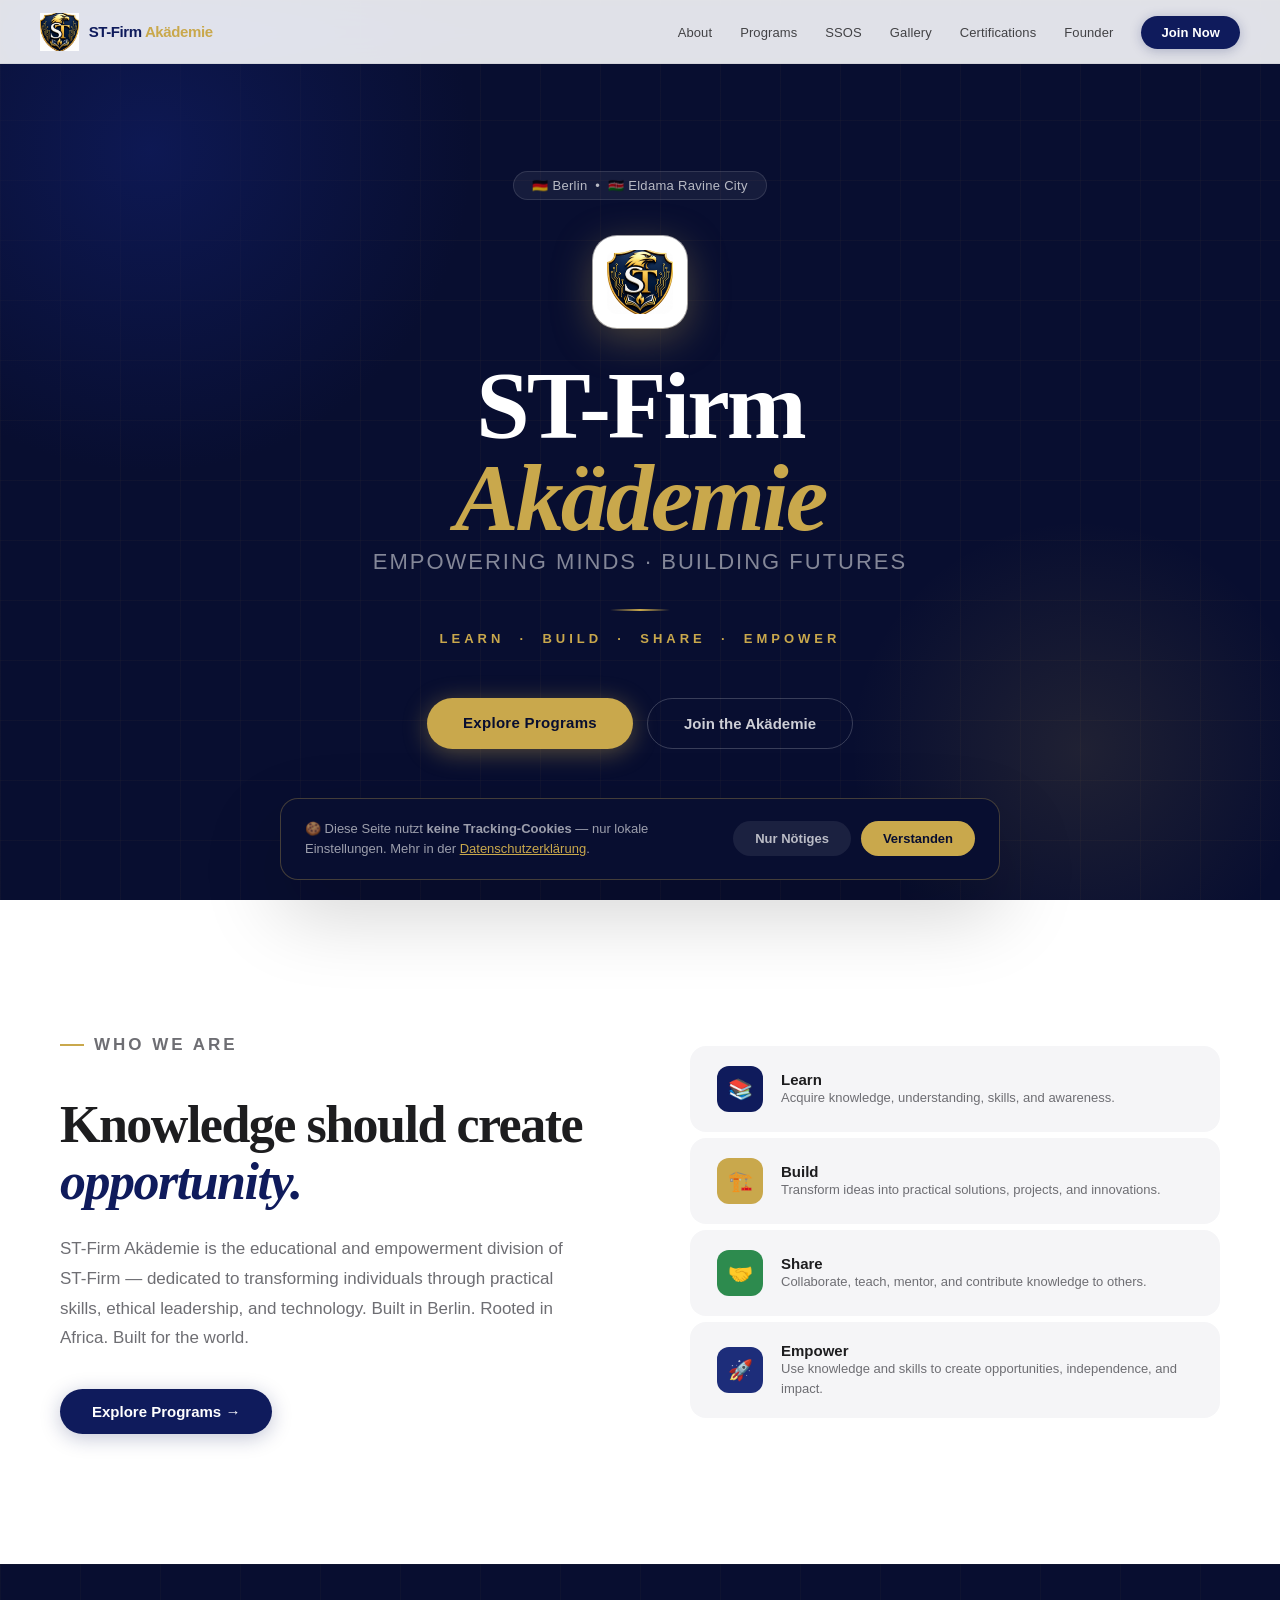
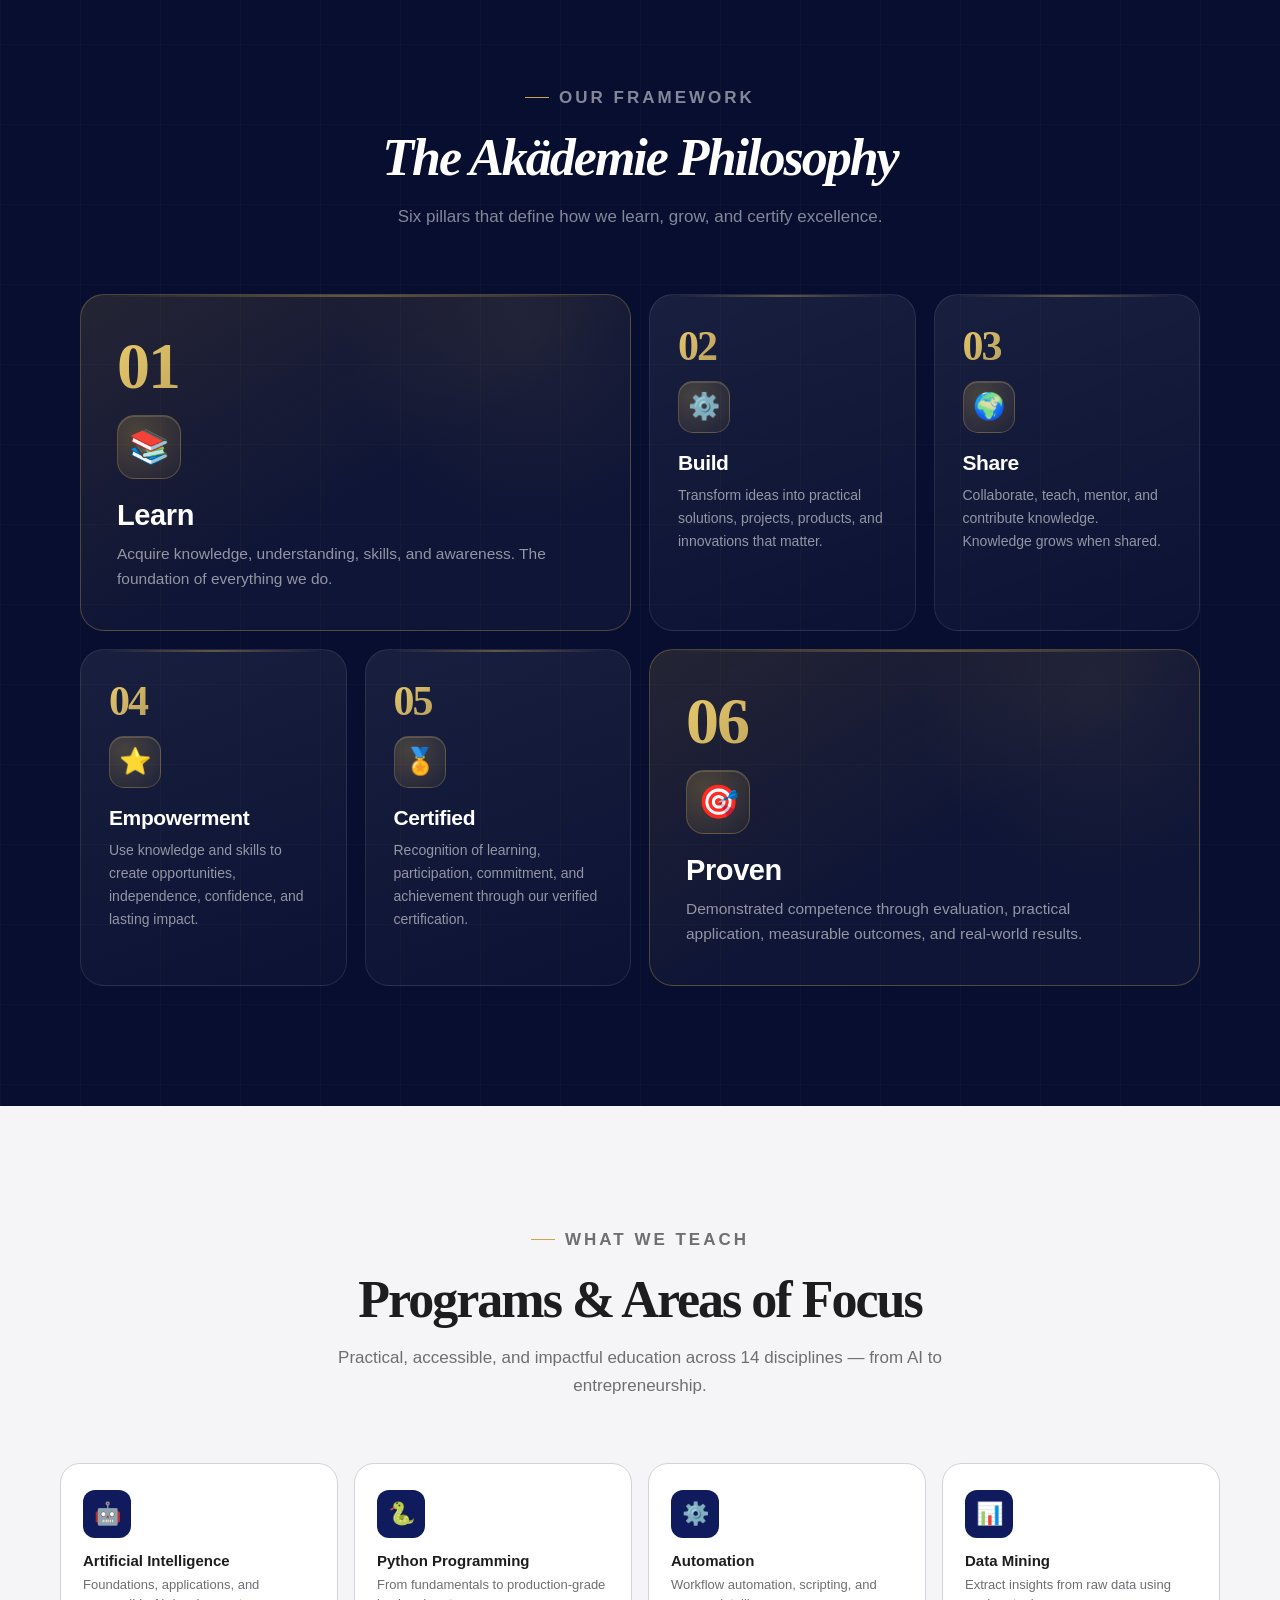
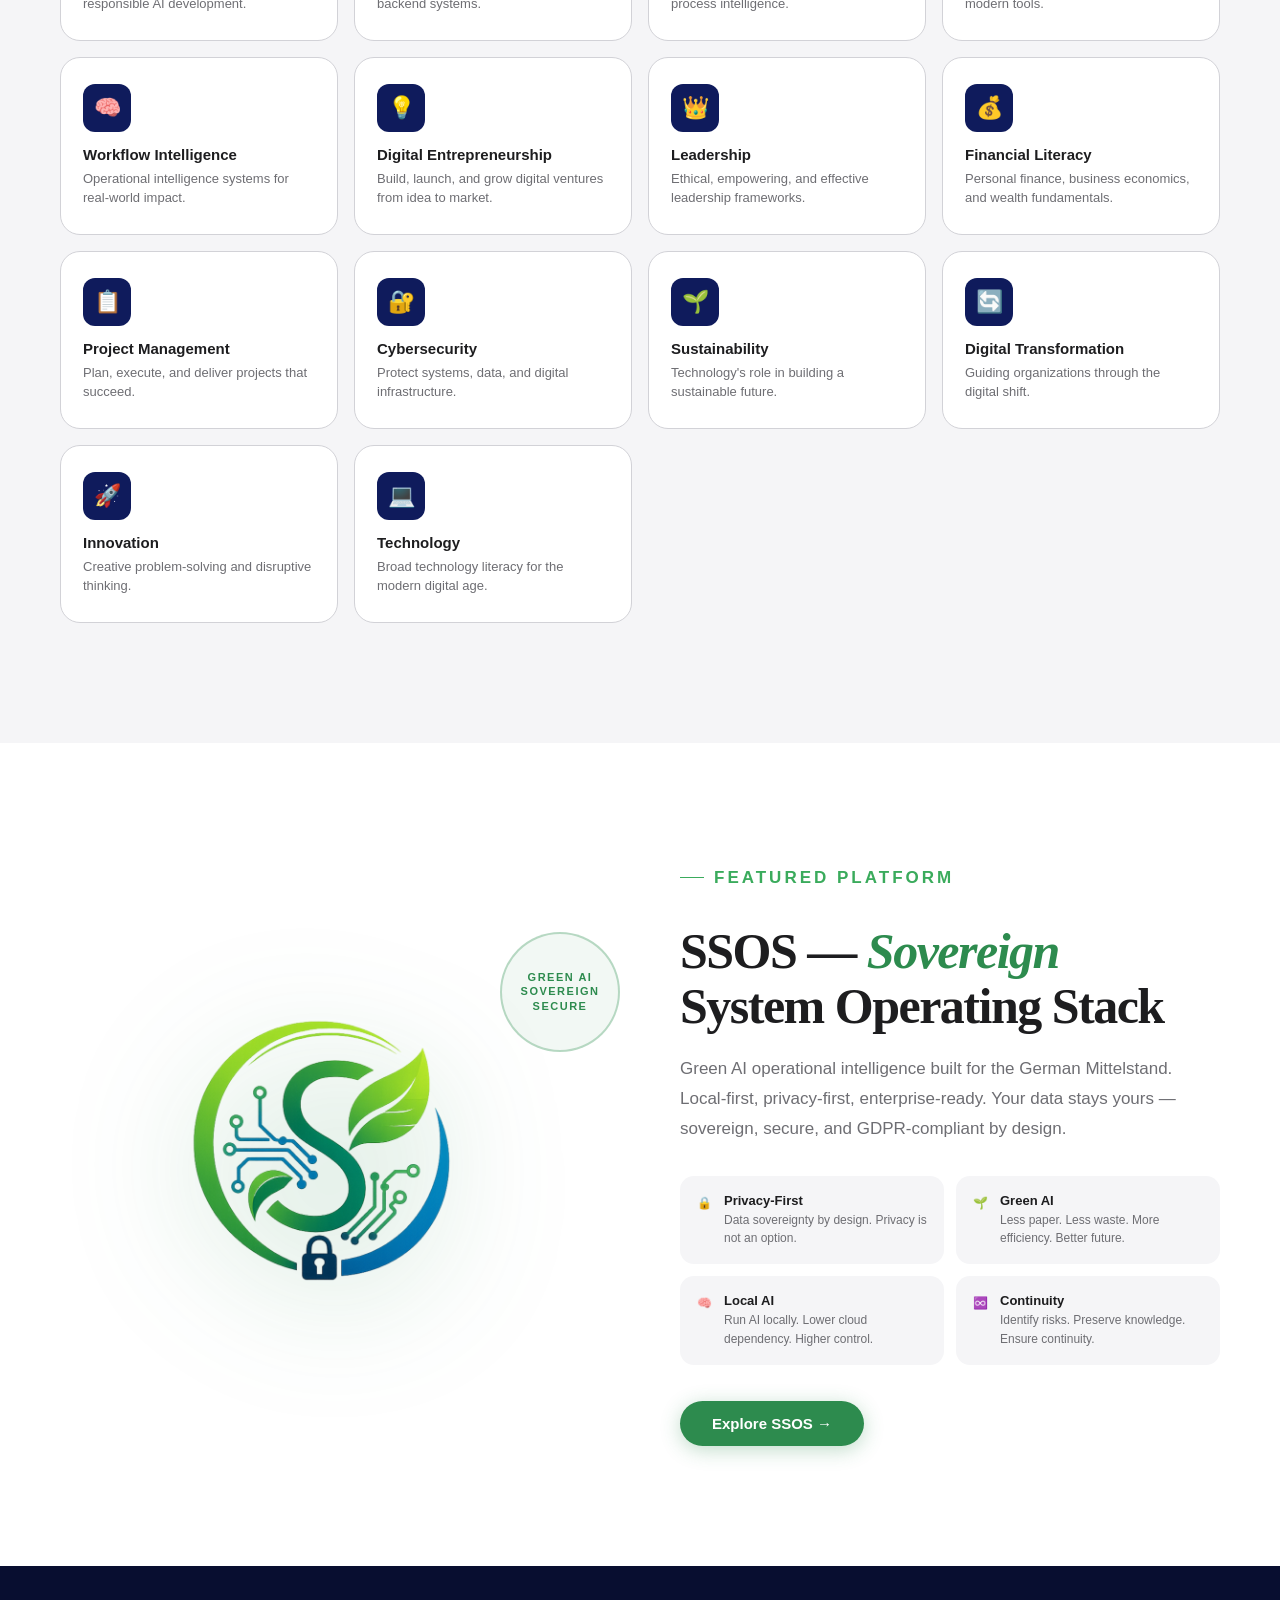
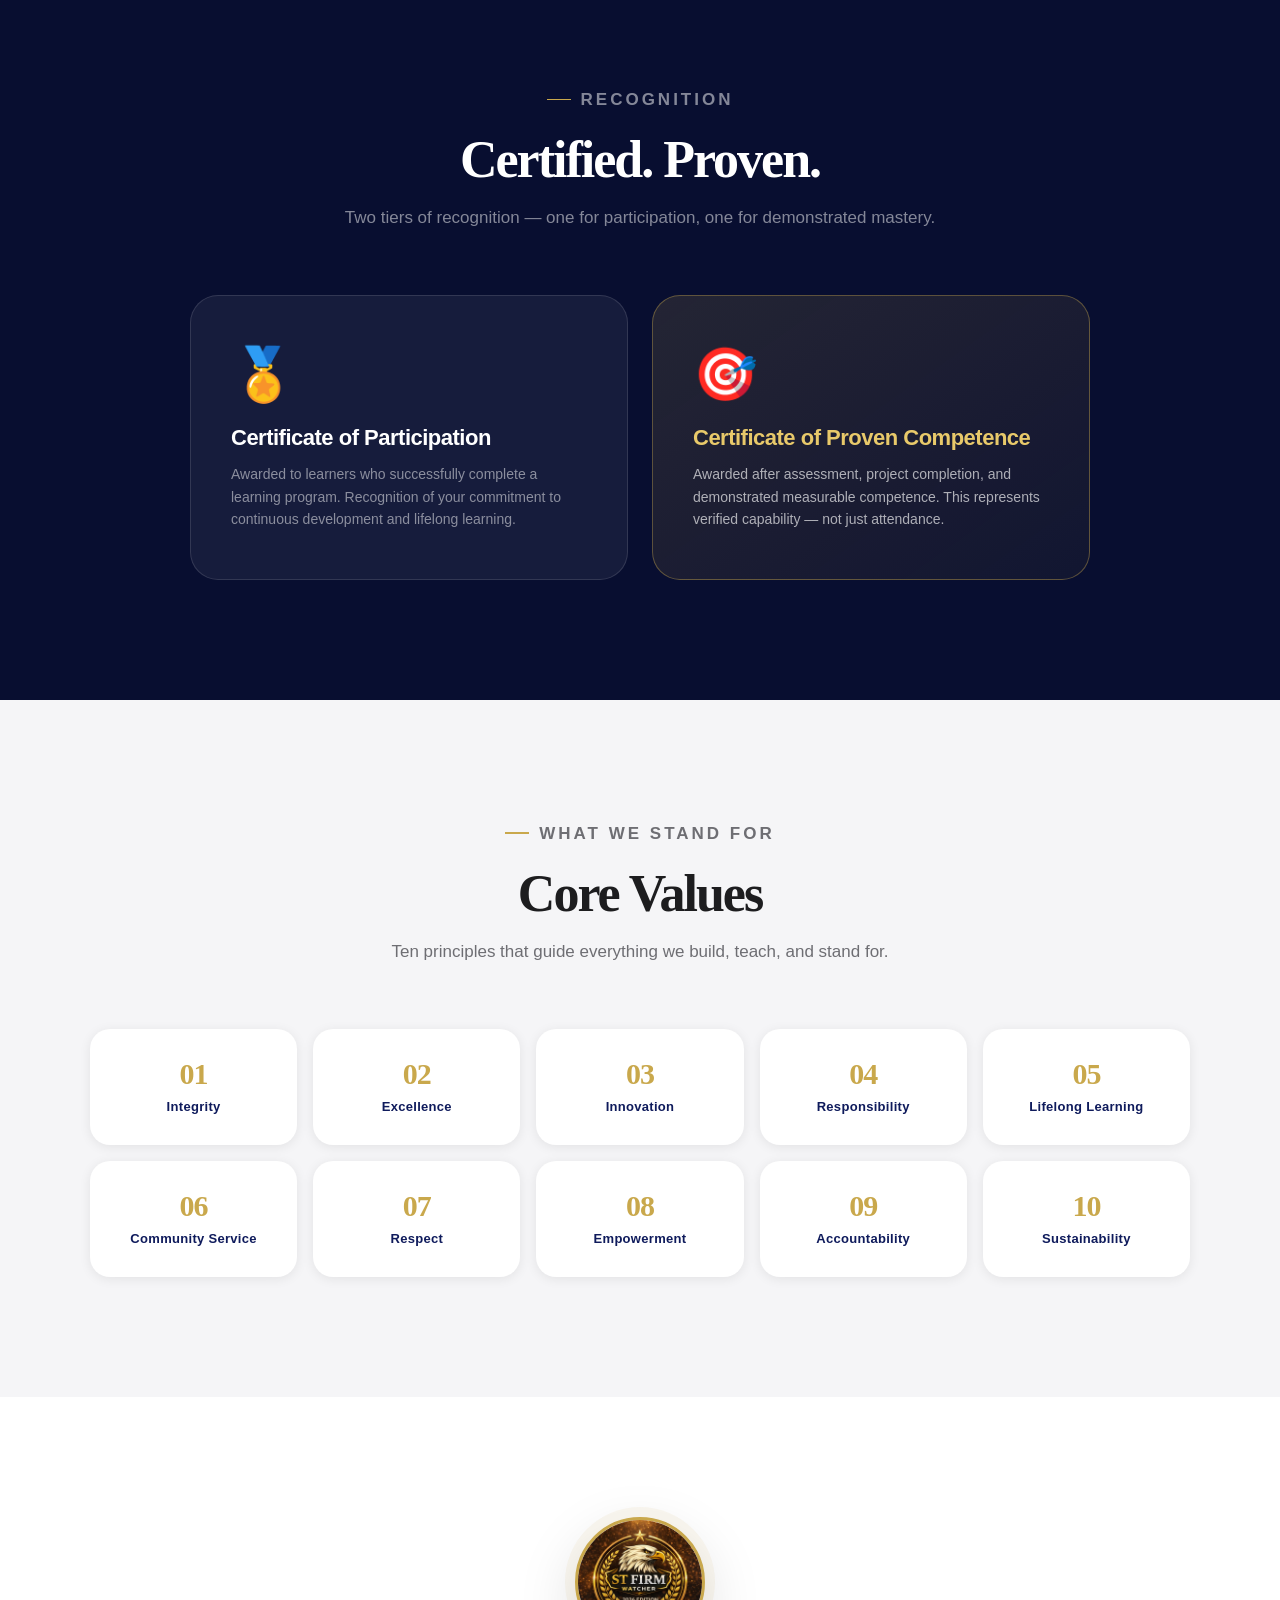
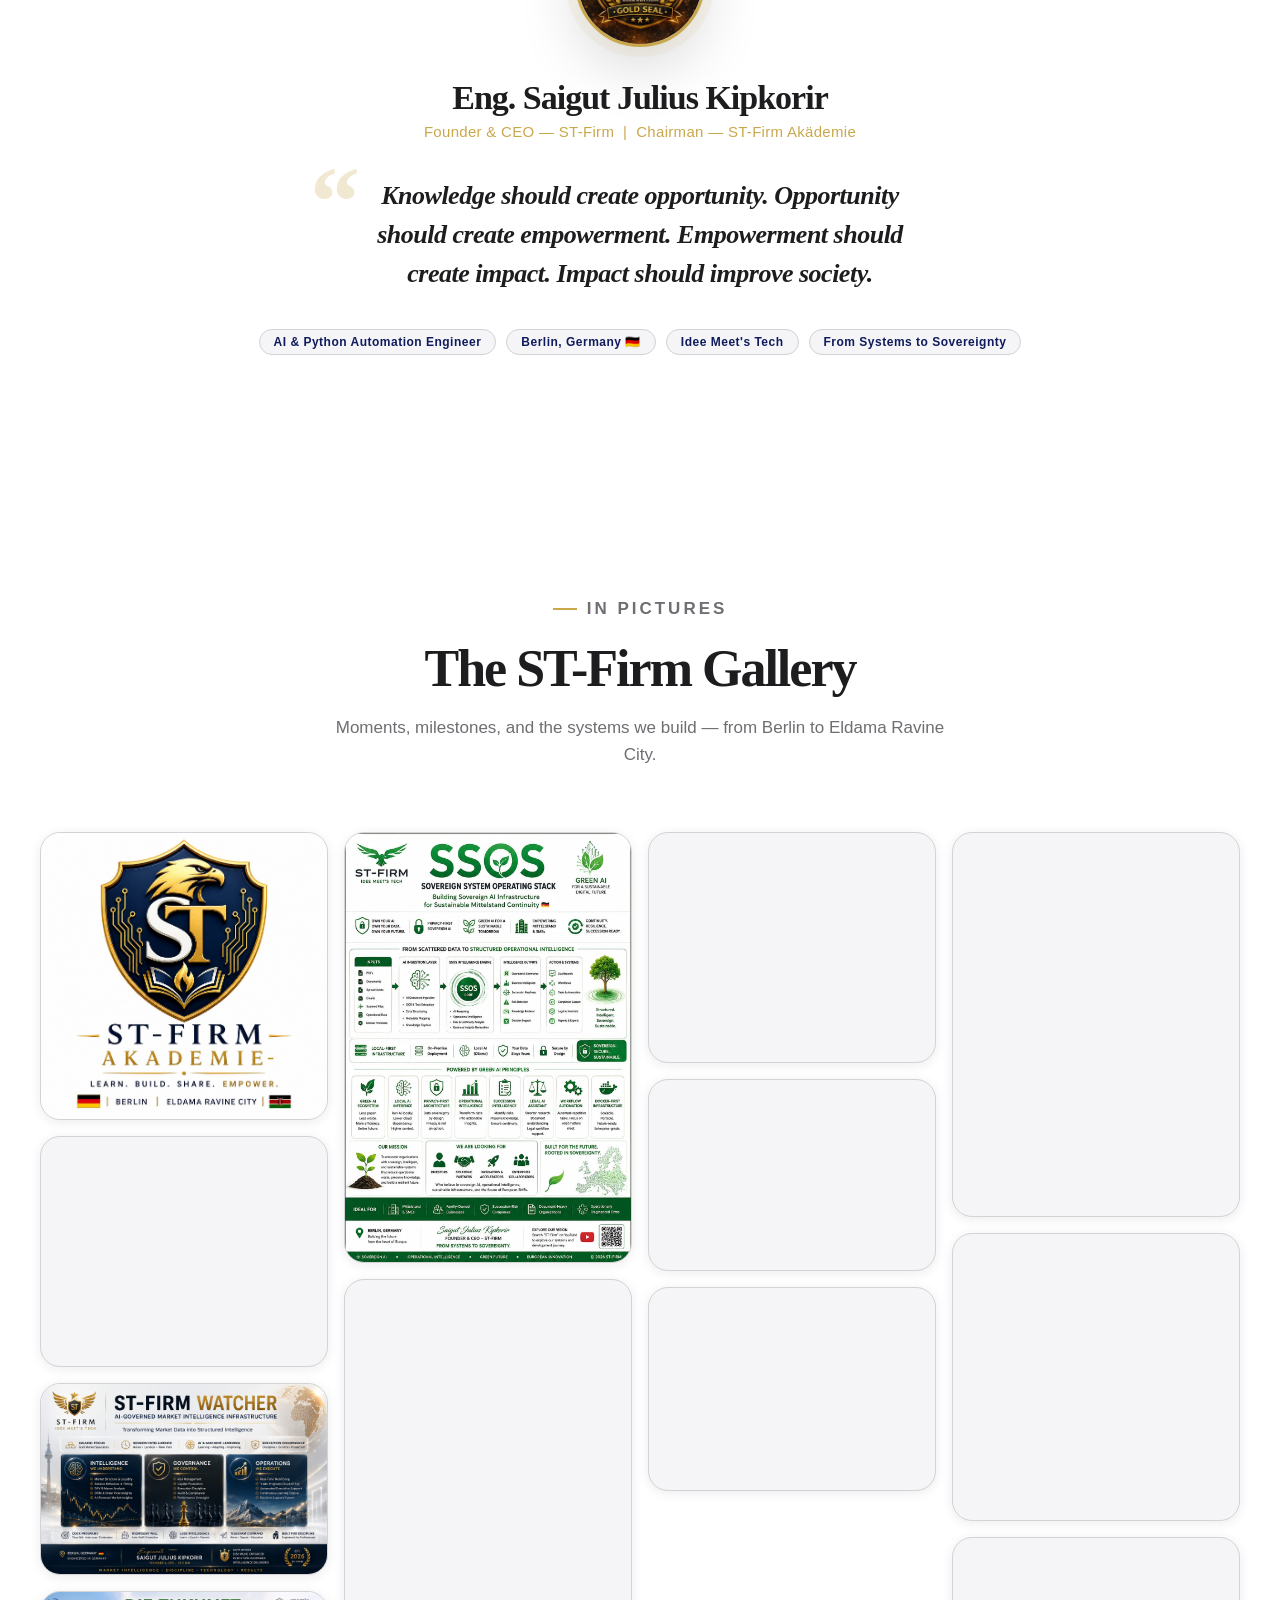
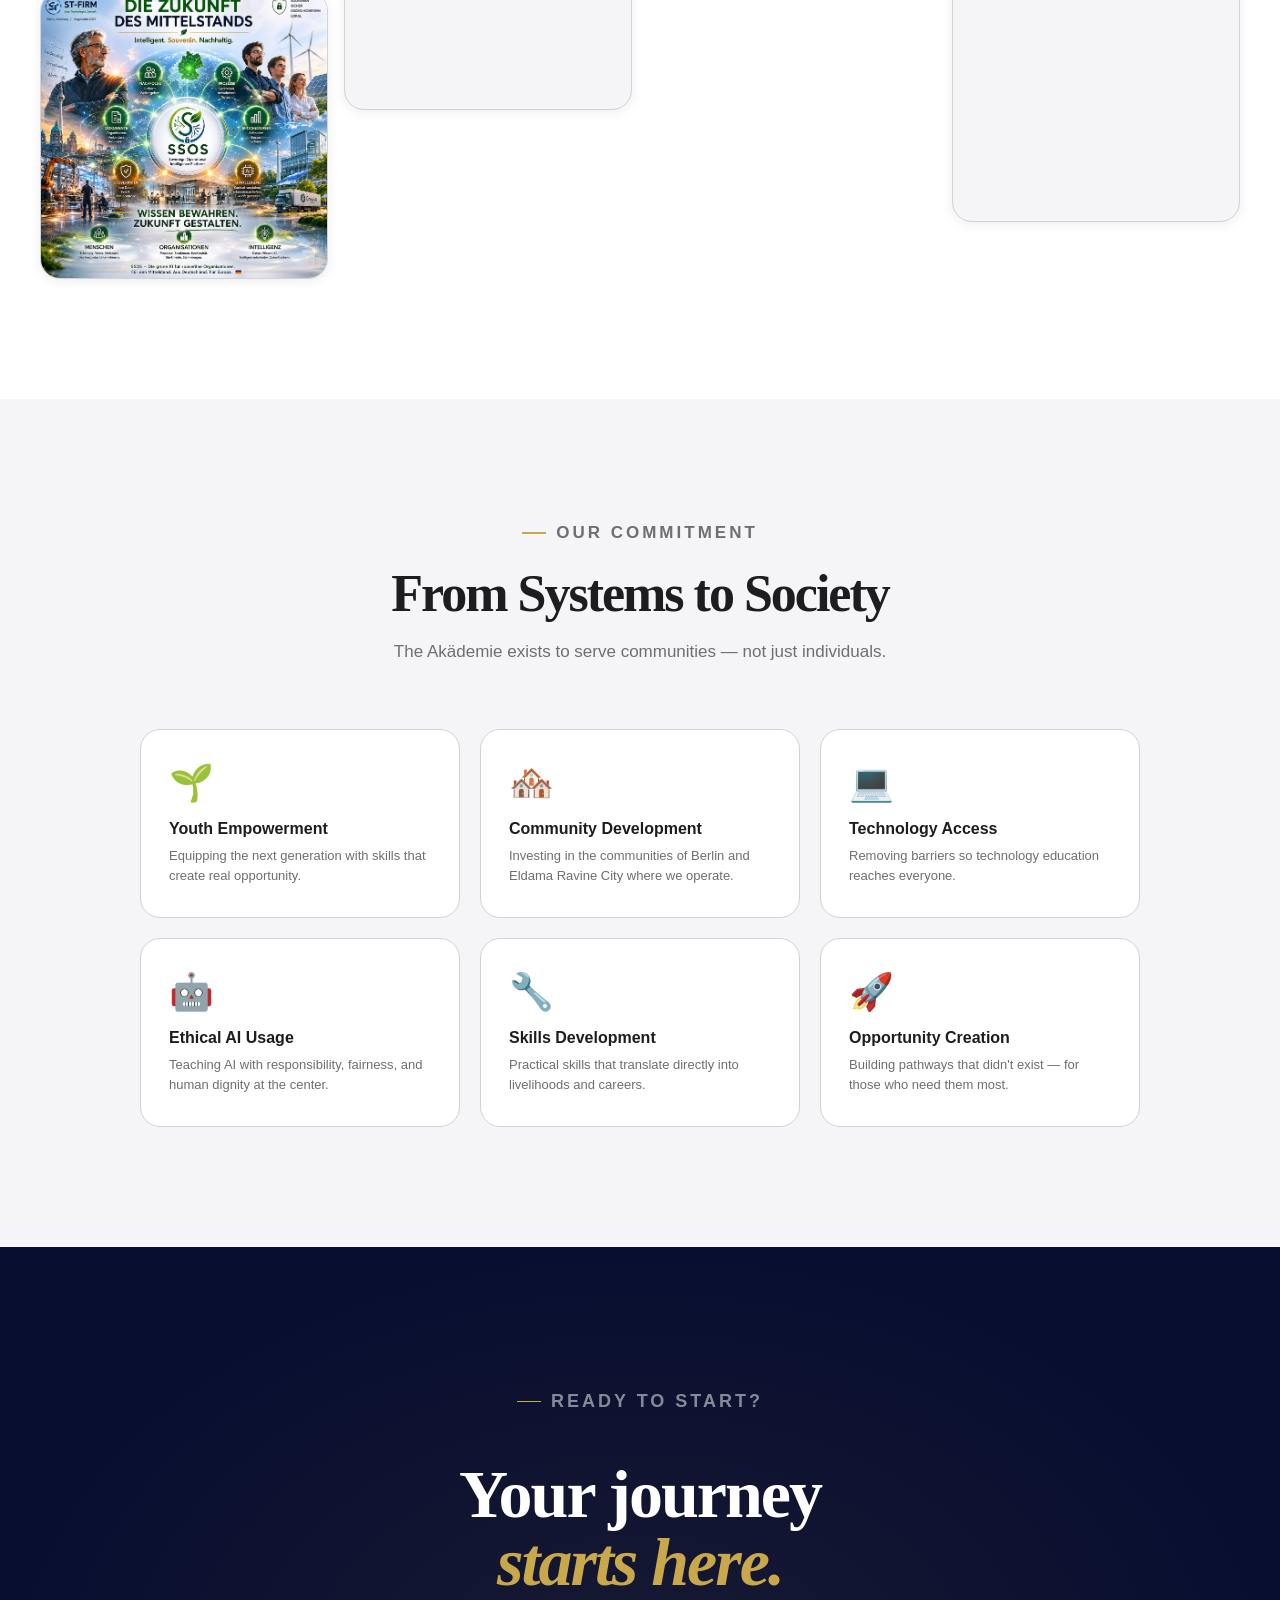
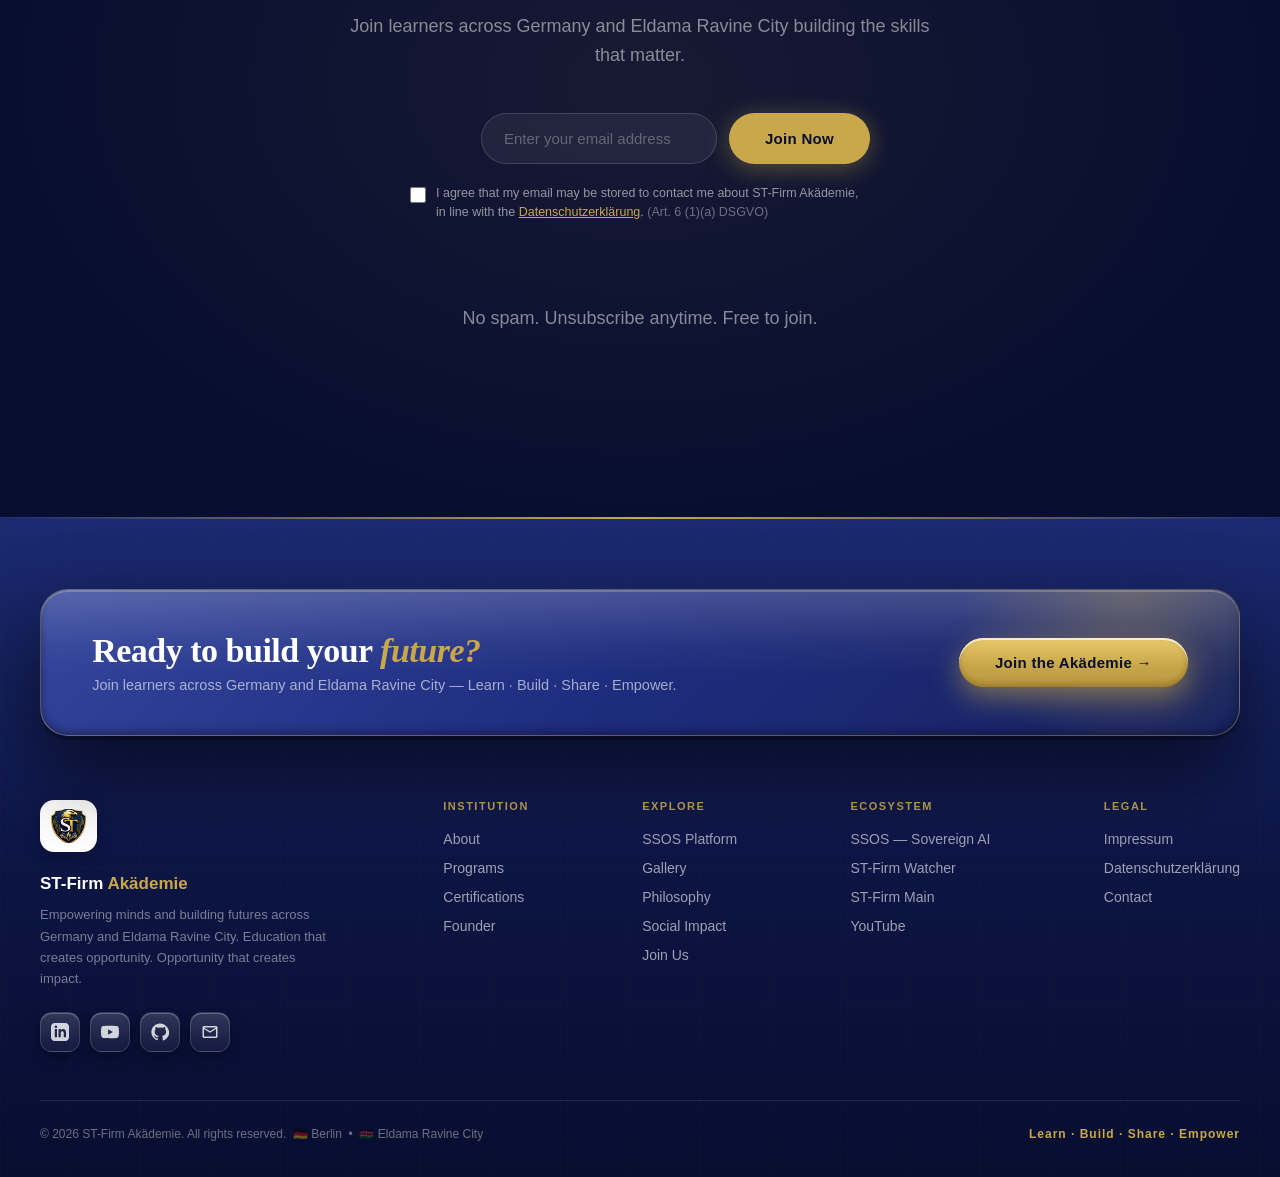
==== index.html @ 8d680bef "Build ST-Firm Akädemie site: gallery, GDPR/legal, accessibility, performance, new shield branding - " ====
<!DOCTYPE html>
<html lang="en">
<head>
<meta charset="UTF-8"/>
<meta name="viewport" content="width=device-width, initial-scale=1.0"/>
<title>ST-Firm Akädemie — Empowering Minds. Building Futures.</title>
<meta name="description" content="ST-Firm Akädemie — Learn. Build. Share. Empower. Berlin 🇩🇪 • Eldama Ravine City 🇰🇪"/>
<meta name="theme-color" content="#0F1B5C"/>
<link rel="icon" type="image/png" href="assets/akademie-shield.png"/>
<link rel="apple-touch-icon" href="assets/akademie-shield.png"/>
<!-- Open Graph / social sharing -->
<meta property="og:type" content="website"/>
<meta property="og:title" content="ST-Firm Akädemie — Empowering Minds. Building Futures."/>
<meta property="og:description" content="The educational and empowerment division of ST-Firm. Learn · Build · Share · Empower. Berlin 🇩🇪 • Eldama Ravine City 🇰🇪"/>
<meta property="og:image" content="gallery/akademie-crest.jpg"/>
<meta property="og:locale" content="en"/>
<meta property="og:locale:alternate" content="de"/>
<meta name="twitter:card" content="summary_large_image"/>
<meta name="twitter:title" content="ST-Firm Akädemie — Empowering Minds. Building Futures."/>
<meta name="twitter:description" content="Learn · Build · Share · Empower. Berlin 🇩🇪 • Eldama Ravine City 🇰🇪"/>
<meta name="twitter:image" content="gallery/akademie-crest.jpg"/>
<!-- Self-hosted fonts (no Google CDN — GDPR / DSGVO compliant) -->
<link rel="stylesheet" href="fonts/fonts.css"/>
<style>
  :root {
    --white: #FFFFFF;
    --off-white: #F5F5F7;
    --navy: #0F1B5C;
    --navy-light: #1D2D7A;
    --navy-deep: #080E30;
    --gold: #C9A84C;
    --gold-light: #E8C96A;
    --gold-pale: rgba(201,168,76,0.12);
    --green: #2D8B4E;
    --green-ssos: #3AAB5C;
    --gray-1: #1D1D1F;
    --gray-2: #424245;
    --gray-3: #6E6E73;
    --gray-4: #A1A1A6;
    --gray-5: #D2D2D7;
    --gray-6: #F5F5F7;
    --shadow-sm: 0 2px 12px rgba(0,0,0,0.08);
    --shadow-md: 0 8px 32px rgba(0,0,0,0.12);
    --shadow-lg: 0 20px 60px rgba(0,0,0,0.15);
    --shadow-xl: 0 32px 80px rgba(0,0,0,0.18);
    --radius: 20px;
    --radius-lg: 28px;
  }

  *, *::before, *::after { box-sizing: border-box; margin: 0; padding: 0; }
  html { scroll-behavior: smooth; }
  body {
    font-family: 'Inter', -apple-system, BlinkMacSystemFont, sans-serif;
    background: var(--white);
    color: var(--gray-1);
    overflow-x: hidden;
    -webkit-font-smoothing: antialiased;
  }

  /* ── NAV ── */
  nav {
    position: fixed; top: 0; left: 0; right: 0; z-index: 1000;
    padding: 0 40px;
    height: 64px;
    display: flex; align-items: center; justify-content: space-between;
    background: rgba(255,255,255,0.88);
    backdrop-filter: saturate(180%) blur(20px);
    -webkit-backdrop-filter: saturate(180%) blur(20px);
    border-bottom: 1px solid rgba(0,0,0,0.06);
    transition: all 0.3s ease;
  }
  .nav-logo {
    display: flex; align-items: center; gap: 10px;
    text-decoration: none;
  }
  .nav-logo img {
    height: 38px; width: auto;
  }
  .nav-brand {
    font-size: 15px; font-weight: 800;
    color: var(--navy); letter-spacing: -0.4px;
  }
  .nav-brand span { color: var(--gold); }
  .nav-links {
    display: flex; align-items: center; gap: 28px;
    list-style: none;
  }
  .nav-links a {
    font-size: 13px; font-weight: 500;
    color: var(--gray-2); text-decoration: none;
    transition: color 0.2s;
    letter-spacing: 0.1px;
  }
  .nav-links a:hover { color: var(--navy); }
  .nav-cta {
    background: var(--navy) !important; color: var(--white) !important;
    padding: 9px 20px; border-radius: 980px;
    font-weight: 700 !important; letter-spacing: 0.2px;
    box-shadow: 0 2px 12px rgba(15,27,92,0.25);
  }
  .nav-cta:hover { background: var(--navy-light) !important; }
  @media(max-width:768px){
    nav { padding: 0 20px; }
    .nav-links { display: none; }
  }

  /* ── HERO ── */
  #hero {
    min-height: 100vh;
    background: var(--navy-deep);
    display: flex; flex-direction: column;
    align-items: center; justify-content: center;
    text-align: center;
    padding: 100px 40px 80px;
    position: relative; overflow: hidden;
  }
  .hero-grid-bg {
    position: absolute; inset: 0;
    background-image: 
      linear-gradient(rgba(201,168,76,0.04) 1px, transparent 1px),
      linear-gradient(90deg, rgba(201,168,76,0.04) 1px, transparent 1px);
    background-size: 60px 60px;
    pointer-events: none;
  }
  .hero-glow-1 {
    position: absolute; width: 700px; height: 700px;
    border-radius: 50%;
    background: radial-gradient(circle, rgba(15,27,92,0.8) 0%, transparent 65%);
    top: -200px; left: -200px; pointer-events: none;
  }
  .hero-glow-2 {
    position: absolute; width: 500px; height: 500px;
    border-radius: 50%;
    background: radial-gradient(circle, rgba(201,168,76,0.12) 0%, transparent 65%);
    bottom: -100px; right: -50px; pointer-events: none;
  }
  .hero-flag-pill {
    display: inline-flex; align-items: center; gap: 8px;
    background: rgba(255,255,255,0.06);
    border: 1px solid rgba(255,255,255,0.12);
    border-radius: 980px; padding: 6px 18px;
    font-size: 13px; font-weight: 500; color: rgba(255,255,255,0.7);
    margin-bottom: 36px;
    animation: fadeUp 0.6s ease both;
    letter-spacing: 0.3px;
  }
  .hero-logo-wrap {
    margin-bottom: 28px;
    animation: fadeUp 0.7s ease 0.1s both;
  }
  .hero-logo-wrap img {
    height: 92px; width: auto;
    background: #fff;
    padding: 14px;
    border-radius: 24px;
    box-shadow: 0 10px 40px rgba(201,168,76,0.35), 0 0 0 1px rgba(255,255,255,0.6);
  }
  .hero-title {
    font-family: 'Playfair Display', Georgia, serif;
    font-size: clamp(52px, 9vw, 96px);
    font-weight: 900;
    letter-spacing: -3px;
    line-height: 0.95;
    color: var(--white);
    margin-bottom: 6px;
    animation: fadeUp 0.7s ease 0.15s both;
  }
  .hero-title-accent {
    color: var(--gold);
    font-style: italic;
  }
  .hero-subtitle {
    font-size: clamp(16px, 2.5vw, 22px);
    font-weight: 300;
    color: rgba(255,255,255,0.5);
    letter-spacing: 2px;
    text-transform: uppercase;
    margin-bottom: 14px;
    animation: fadeUp 0.7s ease 0.2s both;
  }
  .hero-divider {
    width: 60px; height: 2px;
    background: linear-gradient(90deg, transparent, var(--gold), transparent);
    margin: 20px auto;
    animation: fadeUp 0.7s ease 0.22s both;
  }
  .hero-motto {
    font-size: 13px; font-weight: 700;
    color: var(--gold);
    letter-spacing: 4px;
    text-transform: uppercase;
    margin-bottom: 52px;
    animation: fadeUp 0.7s ease 0.25s both;
  }
  .hero-btns {
    display: flex; gap: 14px; flex-wrap: wrap; justify-content: center;
    animation: fadeUp 0.7s ease 0.3s both;
  }
  .btn-primary {
    background: var(--gold);
    color: var(--navy-deep);
    padding: 16px 36px; border-radius: 980px;
    font-size: 15px; font-weight: 800;
    text-decoration: none; border: none; cursor: pointer;
    transition: transform 0.2s, box-shadow 0.2s;
    box-shadow: 0 4px 24px rgba(201,168,76,0.4);
    letter-spacing: 0.3px;
  }
  .btn-primary:hover {
    transform: translateY(-3px);
    box-shadow: 0 10px 36px rgba(201,168,76,0.5);
  }
  .btn-ghost {
    background: transparent; color: rgba(255,255,255,0.8);
    padding: 16px 36px; border-radius: 980px;
    font-size: 15px; font-weight: 600;
    text-decoration: none; border: 1.5px solid rgba(255,255,255,0.2);
    cursor: pointer;
    transition: transform 0.2s, border-color 0.2s, color 0.2s, background 0.2s;
  }
  .btn-ghost:hover {
    transform: translateY(-3px);
    border-color: var(--gold);
    color: var(--gold);
  }
  .hero-scroll-hint {
    position: absolute; bottom: 32px;
    display: flex; flex-direction: column; align-items: center; gap: 8px;
    animation: fadeUp 1s ease 0.8s both;
    color: rgba(255,255,255,0.3);
    font-size: 11px; letter-spacing: 2px; text-transform: uppercase;
  }
  .scroll-line {
    width: 1px; height: 40px;
    background: linear-gradient(to bottom, rgba(201,168,76,0.6), transparent);
    animation: scrollPulse 2s ease-in-out infinite;
  }
  @keyframes scrollPulse {
    0%, 100% { opacity: 0.3; transform: scaleY(0.8); }
    50% { opacity: 1; transform: scaleY(1); }
  }

  /* ── ABOUT ── */
  #about {
    background: var(--white);
    padding: 130px 40px;
  }
  .about-inner {
    max-width: 1160px; margin: 0 auto;
    display: grid; grid-template-columns: 1fr 1fr; gap: 100px;
    align-items: center;
  }
  .eyebrow {
    font-size: 11px; font-weight: 700;
    letter-spacing: 3px; text-transform: uppercase;
    color: var(--gold); margin-bottom: 18px;
    display: flex; align-items: center; gap: 10px;
  }
  .eyebrow::before {
    content: '';
    display: block; width: 24px; height: 1.5px;
    background: var(--gold);
  }
  .about-left h2 {
    font-family: 'Playfair Display', Georgia, serif;
    font-size: clamp(36px, 5vw, 52px);
    font-weight: 800;
    color: var(--gray-1); line-height: 1.1;
    margin-bottom: 24px;
    letter-spacing: -1.5px;
  }
  .about-left h2 em { font-style: italic; color: var(--navy); }
  .about-left p {
    font-size: 17px; line-height: 1.75;
    color: var(--gray-3); margin-bottom: 36px;
  }
  .btn-navy {
    display: inline-block;
    background: var(--navy); color: var(--white);
    padding: 14px 32px; border-radius: 980px;
    font-size: 15px; font-weight: 700;
    text-decoration: none;
    transition: transform 0.2s, box-shadow 0.2s, background 0.2s;
    box-shadow: 0 4px 20px rgba(15,27,92,0.25);
  }
  .btn-navy:hover {
    transform: translateY(-2px);
    box-shadow: 0 8px 32px rgba(15,27,92,0.3);
    background: var(--navy-light);
  }
  .journey { display: flex; flex-direction: column; gap: 6px; }
  .journey-step {
    display: flex; align-items: center; gap: 18px;
    padding: 20px 24px;
    background: var(--off-white);
    border-radius: 16px;
    border-left: 3px solid transparent;
    transition: border-color 0.3s, background 0.3s, box-shadow 0.3s, transform 0.5s ease, opacity 0.5s ease;
    opacity: 0; transform: translateX(40px);
  }
  .journey-step.visible { opacity: 1; transform: translateX(0); }
  .journey-step:hover {
    border-left-color: var(--gold);
    background: var(--white);
    box-shadow: var(--shadow-md);
    transform: translateX(4px) !important;
  }
  .journey-icon {
    width: 46px; height: 46px; border-radius: 12px;
    background: var(--navy); color: var(--white);
    display: flex; align-items: center; justify-content: center;
    font-size: 20px; flex-shrink: 0;
  }
  .journey-step:nth-child(2) .journey-icon { background: var(--gold); }
  .journey-step:nth-child(3) .journey-icon { background: var(--green); }
  .journey-step:nth-child(4) .journey-icon { background: var(--navy-light); }
  .journey-text strong { display: block; font-size: 15px; font-weight: 700; color: var(--gray-1); }
  .journey-text span { font-size: 13px; color: var(--gray-3); line-height: 1.4; }
  @media(max-width:768px){
    .about-inner { grid-template-columns: 1fr; gap: 52px; }
    #about { padding: 80px 24px; }
  }

  /* ── PHILOSOPHY (6 STEPS) ── */
  #philosophy {
    background: var(--navy-deep);
    padding: 120px 40px;
    position: relative; overflow: hidden;
  }
  #philosophy .eyebrow { color: var(--gold); }
  .philosophy-bg {
    position: absolute; inset: 0;
    background-image: 
      linear-gradient(rgba(201,168,76,0.03) 1px, transparent 1px),
      linear-gradient(90deg, rgba(201,168,76,0.03) 1px, transparent 1px);
    background-size: 80px 80px;
    pointer-events: none;
  }
  #philosophy .section-header h2 {
    color: var(--white);
    font-family: 'Playfair Display', serif;
    font-style: italic;
  }
  #philosophy .section-header p { color: rgba(255,255,255,0.5); }
  .philosophy-grid {
    max-width: 1120px; margin: 0 auto;
    display: grid; grid-template-columns: repeat(4, 1fr); gap: 18px;
  }
  .philosophy-card {
    position: relative; overflow: hidden;
    background: linear-gradient(160deg, rgba(255,255,255,0.07), rgba(255,255,255,0.02));
    border: 1px solid rgba(255,255,255,0.09);
    border-radius: 24px;
    padding: 30px 28px;
    display: flex; flex-direction: column;
    transition: transform 0.45s cubic-bezier(.2,.7,.2,1), border-color 0.45s, box-shadow 0.45s, background 0.45s;
    opacity: 0; transform: translateY(28px);
  }
  .philosophy-card.visible { opacity: 1; transform: translateY(0); }
  /* gradient top hairline */
  .philosophy-card::before {
    content: ''; position: absolute; top: 0; left: 24px; right: 24px; height: 2px;
    background: linear-gradient(90deg, transparent, rgba(201,168,76,0.75), transparent);
    opacity: 0.55; transition: opacity 0.45s;
  }
  /* corner glow on hover */
  .philosophy-card::after {
    content: ''; position: absolute; width: 300px; height: 300px; border-radius: 50%;
    top: -150px; right: -90px;
    background: radial-gradient(circle, rgba(201,168,76,0.14), transparent 70%);
    opacity: 0; transition: opacity 0.5s; pointer-events: none;
  }
  .philosophy-card:hover {
    transform: translateY(-8px);
    border-color: rgba(201,168,76,0.45);
    background: linear-gradient(160deg, rgba(255,255,255,0.1), rgba(255,255,255,0.03));
    box-shadow: 0 26px 60px rgba(0,0,0,0.4), 0 0 0 1px rgba(201,168,76,0.18);
  }
  .philosophy-card:hover::before { opacity: 1; }
  .philosophy-card:hover::after { opacity: 1; }
  .philosophy-num {
    font-family: 'Playfair Display', serif;
    font-size: 42px; font-weight: 900; line-height: 1;
    background: linear-gradient(135deg, var(--gold-light), rgba(201,168,76,0.3));
    -webkit-background-clip: text; background-clip: text; color: transparent;
    letter-spacing: -2px; margin-bottom: 14px;
  }
  .philosophy-card-icon {
    width: 52px; height: 52px; border-radius: 15px;
    display: flex; align-items: center; justify-content: center;
    font-size: 26px; margin-bottom: 18px;
    background: radial-gradient(circle at 30% 28%, rgba(201,168,76,0.28), rgba(201,168,76,0.06));
    border: 1px solid rgba(201,168,76,0.3);
    box-shadow: inset 0 1px 0 rgba(255,255,255,0.15);
    transition: transform 0.45s, box-shadow 0.45s;
  }
  .philosophy-card:hover .philosophy-card-icon {
    transform: scale(1.08) translateY(-2px);
    box-shadow: 0 12px 30px rgba(201,168,76,0.35);
  }
  .philosophy-card h3 {
    font-size: 21px; font-weight: 800;
    color: var(--white); margin-bottom: 9px;
    letter-spacing: -0.4px;
  }
  .philosophy-card p { font-size: 14px; color: rgba(255,255,255,0.55); line-height: 1.65; }

  /* BIG bento tiles: 01 Learn + 06 Proven (the bookends) */
  .philosophy-card.p-big {
    grid-column: span 2;
    background: linear-gradient(150deg, rgba(201,168,76,0.15), rgba(255,255,255,0.03) 55%);
    border-color: rgba(201,168,76,0.32);
    padding: 38px 36px;
    min-height: 230px;
  }
  .philosophy-card.p-big .philosophy-num { font-size: 66px; margin-bottom: 16px; }
  .philosophy-card.p-big .philosophy-card-icon { width: 64px; height: 64px; font-size: 33px; border-radius: 18px; margin-bottom: 20px; }
  .philosophy-card.p-big h3 { font-size: 29px; }
  .philosophy-card.p-big p { font-size: 15.5px; max-width: 92%; margin-top: auto; }
  .philosophy-card.p-big::after { opacity: 0.55; width: 380px; height: 380px; }

  @media(max-width:900px){
    .philosophy-grid { grid-template-columns: repeat(2, 1fr); }
    .philosophy-card.p-big { grid-column: span 2; min-height: 0; }
  }
  @media(max-width:600px){
    .philosophy-grid { grid-template-columns: 1fr; }
    .philosophy-card, .philosophy-card.p-big { grid-column: span 1; }
    #philosophy { padding: 80px 24px; }
  }

  /* ── PROGRAMS ── */
  #programs {
    background: var(--off-white);
    padding: 120px 40px;
  }
  .section-header {
    text-align: center; max-width: 620px; margin: 0 auto 64px;
  }
  .section-header .eyebrow { justify-content: center; }
  .section-header h2 {
    font-family: 'Playfair Display', serif;
    font-size: clamp(32px, 5vw, 52px);
    font-weight: 800; letter-spacing: -2px;
    color: var(--gray-1); line-height: 1.1;
    margin-bottom: 16px;
  }
  .section-header p { font-size: 17px; color: var(--gray-3); line-height: 1.6; }
  .programs-grid {
    max-width: 1160px; margin: 0 auto;
    display: grid; grid-template-columns: repeat(auto-fill, minmax(230px, 1fr));
    gap: 16px;
  }
  .program-card {
    background: var(--white);
    border: 1px solid var(--gray-5);
    border-radius: var(--radius);
    padding: 26px 22px;
    cursor: pointer;
    transition: transform 0.3s cubic-bezier(.34,1.56,.64,1), box-shadow 0.3s, border-color 0.3s;
    opacity: 0; transform: translateY(28px);
  }
  .program-card.visible { opacity: 1; transform: translateY(0); }
  .program-card:hover {
    transform: translateY(-8px) scale(1.02);
    box-shadow: var(--shadow-lg);
    border-color: var(--gold);
  }
  .program-icon {
    width: 48px; height: 48px; border-radius: 12px;
    background: var(--navy); color: var(--white);
    display: flex; align-items: center; justify-content: center;
    font-size: 22px; margin-bottom: 14px;
  }
  .program-card h3 { font-size: 15px; font-weight: 700; color: var(--gray-1); margin-bottom: 6px; }
  .program-card p { font-size: 13px; color: var(--gray-3); line-height: 1.5; }
  @media(max-width:768px){ #programs { padding: 80px 24px; } .programs-grid { grid-template-columns: repeat(2, 1fr); gap: 12px; } }

  /* ── SSOS FEATURE ── */
  #ssos {
    background: var(--white);
    padding: 120px 40px;
  }
  .ssos-inner {
    max-width: 1160px; margin: 0 auto;
    display: grid; grid-template-columns: 1fr 1fr; gap: 80px;
    align-items: center;
  }
  .ssos-visual {
    position: relative;
  }
  .ssos-visual img {
    width: 100%; max-width: 380px;
    filter: drop-shadow(0 20px 60px rgba(45,139,78,0.3));
    display: block; margin: 0 auto;
    animation: float 6s ease-in-out infinite;
  }
  @keyframes float {
    0%, 100% { transform: translateY(0); }
    50% { transform: translateY(-16px); }
  }
  .ssos-badge-ring {
    position: absolute; top: -20px; right: -20px;
    width: 120px; height: 120px;
    border-radius: 50%;
    border: 2px solid rgba(45,139,78,0.3);
    display: flex; align-items: center; justify-content: center;
    background: rgba(45,139,78,0.06);
  }
  .ssos-badge-ring span { font-size: 11px; font-weight: 700; color: var(--green); letter-spacing: 1.5px; text-align: center; text-transform: uppercase; line-height: 1.3; }
  .ssos-content .eyebrow { color: var(--green-ssos); }
  .ssos-content .eyebrow::before { background: var(--green-ssos); }
  .ssos-content h2 {
    font-family: 'Playfair Display', serif;
    font-size: clamp(34px, 4.5vw, 50px);
    font-weight: 800; letter-spacing: -1.5px;
    color: var(--gray-1); line-height: 1.1;
    margin-bottom: 20px;
  }
  .ssos-content h2 em { font-style: italic; color: var(--green); }
  .ssos-content > p {
    font-size: 17px; line-height: 1.75;
    color: var(--gray-3); margin-bottom: 32px;
  }
  .ssos-pillars {
    display: grid; grid-template-columns: 1fr 1fr; gap: 12px;
    margin-bottom: 36px;
  }
  .ssos-pillar {
    display: flex; align-items: flex-start; gap: 12px;
    padding: 16px; border-radius: 14px;
    background: var(--off-white);
    border: 1px solid transparent;
    transition: border-color 0.3s, background 0.3s;
  }
  .ssos-pillar:hover { border-color: var(--green-ssos); background: var(--white); }
  .ssos-pillar-icon { font-size: 20px; flex-shrink: 0; margin-top: 2px; }
  .ssos-pillar strong { display: block; font-size: 13px; font-weight: 700; color: var(--gray-1); margin-bottom: 2px; }
  .ssos-pillar span { font-size: 12px; color: var(--gray-3); line-height: 1.4; }
  .btn-green {
    display: inline-block;
    background: var(--green);
    color: var(--white);
    padding: 14px 32px; border-radius: 980px;
    font-size: 15px; font-weight: 700;
    text-decoration: none;
    transition: transform 0.2s, box-shadow 0.2s, background 0.2s;
    box-shadow: 0 4px 20px rgba(45,139,78,0.3);
  }
  .btn-green:hover {
    transform: translateY(-2px);
    box-shadow: 0 8px 32px rgba(45,139,78,0.4);
    background: var(--green-ssos);
  }
  @media(max-width:768px){
    .ssos-inner { grid-template-columns: 1fr; gap: 52px; }
    #ssos { padding: 80px 24px; }
    .ssos-badge-ring { display: none; }
  }

  /* ── CERTIFICATION ── */
  #certification {
    background: var(--navy-deep);
    padding: 120px 40px;
    position: relative; overflow: hidden;
  }
  #certification .eyebrow { color: var(--gold); }
  #certification .section-header h2 {
    color: var(--white);
    font-family: 'Playfair Display', serif;
  }
  #certification .section-header p { color: rgba(255,255,255,0.5); }
  .cert-grid {
    max-width: 900px; margin: 0 auto;
    display: grid; grid-template-columns: 1fr 1fr; gap: 24px;
  }
  .cert-card {
    border-radius: var(--radius-lg);
    padding: 48px 40px;
    position: relative; overflow: hidden;
    opacity: 0; transform: translateY(30px);
    transition: opacity 0.6s ease, transform 0.6s ease, box-shadow 0.3s;
  }
  .cert-card.visible { opacity: 1; transform: translateY(0); }
  .cert-card:hover { transform: translateY(-6px) !important; box-shadow: var(--shadow-xl); }
  .cert-card.silver {
    background: rgba(255,255,255,0.06);
    border: 1px solid rgba(255,255,255,0.12);
  }
  .cert-card.gold-card {
    background: linear-gradient(145deg, rgba(201,168,76,0.15), rgba(201,168,76,0.05));
    border: 1px solid rgba(201,168,76,0.4);
  }
  .cert-badge { font-size: 52px; margin-bottom: 20px; display: block; }
  .cert-card h3 { font-size: 22px; font-weight: 800; letter-spacing: -0.5px; margin-bottom: 12px; }
  .cert-card.silver h3 { color: var(--white); }
  .cert-card.gold-card h3 { color: var(--gold-light); }
  .cert-card p { font-size: 14px; line-height: 1.6; }
  .cert-card.silver p { color: rgba(255,255,255,0.5); }
  .cert-card.gold-card p { color: rgba(255,255,255,0.65); }
  @media(max-width:600px){ .cert-grid { grid-template-columns: 1fr; } #certification { padding: 80px 24px; } }

  /* ── VALUES ── */
  #values {
    background: var(--off-white);
    padding: 120px 40px;
  }
  .values-grid {
    max-width: 1100px; margin: 0 auto;
    display: grid; grid-template-columns: repeat(5, 1fr); gap: 16px;
  }
  .value-card {
    background: var(--white);
    border-radius: var(--radius);
    padding: 28px 20px;
    text-align: center;
    box-shadow: var(--shadow-sm);
    transition: transform 0.3s, box-shadow 0.3s, border-color 0.3s;
    border-bottom: 3px solid transparent;
    opacity: 0; transform: translateY(20px);
  }
  .value-card.visible { opacity: 1; transform: translateY(0); }
  .value-card:hover { transform: translateY(-6px); box-shadow: var(--shadow-md); border-bottom-color: var(--gold); }
  .value-num {
    font-family: 'Playfair Display', serif;
    font-size: 30px; font-weight: 900;
    color: var(--gold); margin-bottom: 8px;
    letter-spacing: -1px;
  }
  .value-card h4 { font-size: 13px; font-weight: 700; color: var(--navy); letter-spacing: 0.3px; }
  @media(max-width:900px){ .values-grid { grid-template-columns: repeat(2, 1fr); } #values { padding: 80px 24px; } }

  /* ── FOUNDER ── */
  #founder {
    background: var(--white);
    padding: 120px 40px;
  }
  .founder-inner {
    max-width: 820px; margin: 0 auto; text-align: center;
  }
  .founder-avatar {
    width: 130px; height: 130px; border-radius: 50%;
    background: var(--off-white);
    border: 3px solid var(--gold);
    margin: 0 auto 32px;
    display: flex; align-items: center; justify-content: center;
    overflow: hidden;
    box-shadow: 0 0 0 10px rgba(201,168,76,0.08), var(--shadow-lg);
  }
  .founder-avatar img {
    width: 100%; height: 100%; object-fit: cover; object-position: top;
  }
  .founder-inner h2 {
    font-family: 'Playfair Display', serif;
    font-size: 34px; font-weight: 800; letter-spacing: -1px;
    color: var(--gray-1); margin-bottom: 6px;
  }
  .founder-title { font-size: 15px; font-weight: 500; color: var(--gold); margin-bottom: 36px; letter-spacing: 0.3px; }
  .founder-quote {
    font-family: 'Playfair Display', serif;
    font-size: clamp(18px, 3vw, 26px);
    font-weight: 700; line-height: 1.5;
    color: var(--gray-1); letter-spacing: -0.5px;
    font-style: italic;
    max-width: 660px; margin: 0 auto 36px;
    position: relative; padding: 0 40px;
  }
  .founder-quote::before {
    content: '\201C';
    font-size: 100px; font-style: normal;
    color: var(--gold); opacity: 0.25;
    position: absolute; top: -24px; left: 0; line-height: 1;
  }
  .founder-tags {
    display: flex; gap: 10px; justify-content: center; flex-wrap: wrap;
    margin-top: 28px;
  }
  .founder-tag {
    font-size: 12px; font-weight: 600; letter-spacing: 0.5px;
    color: var(--navy);
    background: var(--off-white);
    border: 1px solid var(--gray-5);
    border-radius: 980px; padding: 5px 14px;
  }
  @media(max-width:768px){ #founder { padding: 80px 24px; } }

  /* ── CSR ── */
  #csr {
    background: var(--off-white);
    padding: 120px 40px;
  }
  .csr-grid {
    max-width: 1000px; margin: 0 auto;
    display: grid; grid-template-columns: repeat(3, 1fr); gap: 20px;
  }
  .csr-card {
    background: var(--white);
    border: 1px solid var(--gray-5);
    border-radius: var(--radius);
    padding: 32px 28px;
    transition: background 0.3s, transform 0.3s, box-shadow 0.3s, border-color 0.3s;
    opacity: 0; transform: translateY(20px);
  }
  .csr-card.visible { opacity: 1; transform: translateY(0); }
  .csr-card:hover { transform: translateY(-6px); box-shadow: var(--shadow-md); border-color: var(--gold); }
  .csr-icon { font-size: 36px; margin-bottom: 16px; display: block; }
  .csr-card h4 { font-size: 16px; font-weight: 700; color: var(--gray-1); margin-bottom: 8px; }
  .csr-card p { font-size: 13px; color: var(--gray-3); line-height: 1.5; }
  @media(max-width:768px){ .csr-grid { grid-template-columns: repeat(2, 1fr); } #csr { padding: 80px 24px; } }

  /* ── CTA ── */
  #cta {
    background: var(--navy-deep);
    padding: 140px 40px;
    text-align: center;
    position: relative; overflow: hidden;
  }
  #cta::before {
    content: '';
    position: absolute; inset: 0;
    background: radial-gradient(ellipse at center, rgba(201,168,76,0.08) 0%, transparent 70%);
    pointer-events: none;
  }
  .cta-inner { max-width: 600px; margin: 0 auto; position: relative; }
  #cta .eyebrow { color: var(--gold); justify-content: center; }
  #cta h2 {
    font-family: 'Playfair Display', serif;
    font-size: clamp(40px, 6vw, 68px);
    font-weight: 900; letter-spacing: -2px;
    color: var(--white); margin-bottom: 16px; line-height: 1.0;
  }
  #cta h2 span { color: var(--gold); font-style: italic; }
  #cta > .cta-inner > p { font-size: 18px; color: rgba(255,255,255,0.5); margin-bottom: 44px; line-height: 1.6; }
  .cta-form {
    display: flex; gap: 12px; max-width: 460px; margin: 0 auto 20px;
  }
  .cta-input {
    flex: 1; padding: 16px 22px;
    border: 1.5px solid rgba(255,255,255,0.15); border-radius: 980px;
    font-size: 15px; font-family: inherit;
    outline: none; transition: border-color 0.2s;
    background: rgba(255,255,255,0.06);
    color: var(--white);
  }
  .cta-input::placeholder { color: rgba(255,255,255,0.3); }
  .cta-input:focus { border-color: var(--gold); }
  .cta-note { font-size: 13px; color: rgba(255,255,255,0.3); }
  @media(max-width:600px){ .cta-form { flex-direction: column; } #cta { padding: 80px 24px; } }

  /* ── FOOTER ── */
  footer {
    background: linear-gradient(180deg, #1B2A72 0%, #0C1442 55%, var(--navy-deep) 100%);
    position: relative; overflow: hidden;
    padding: 72px 40px 36px;
  }
  footer::before {
    content: ''; position: absolute; inset: 0; pointer-events: none; opacity: 0.6;
    background-image:
      linear-gradient(rgba(201,168,76,0.04) 1px, transparent 1px),
      linear-gradient(90deg, rgba(201,168,76,0.04) 1px, transparent 1px);
    background-size: 70px 70px;
  }
  footer::after {
    content: ''; position: absolute; top: 0; left: 0; right: 0; height: 2px;
    background: linear-gradient(90deg, transparent, var(--gold), transparent);
  }
  .footer-inner { max-width: 1200px; margin: 0 auto; position: relative; z-index: 1; }

  /* CTA BAND */
  .footer-cta {
    position: relative; overflow: hidden;
    background: linear-gradient(135deg, #34459C 0%, #1E2C7E 50%, #16225E 100%);
    border: 1px solid rgba(201,168,76,0.38);
    border-radius: var(--radius-lg);
    padding: 42px clamp(28px,4vw,52px);
    margin-bottom: 64px;
    display: flex; align-items: center; justify-content: space-between;
    gap: 28px; flex-wrap: wrap;
    box-shadow:
      0 36px 80px rgba(0,0,0,0.55),
      0 4px 0 rgba(0,0,0,0.25),
      inset 0 2px 0 rgba(255,255,255,0.22),
      inset 0 -3px 8px rgba(0,0,0,0.35);
  }
  /* glossy top sheen */
  .footer-cta::before {
    content: ''; position: absolute; inset: 0; border-radius: inherit; pointer-events: none;
    background: linear-gradient(180deg, rgba(255,255,255,0.18) 0%, rgba(255,255,255,0.04) 38%, transparent 60%);
  }
  /* bright corner glow */
  .footer-cta::after {
    content: ''; position: absolute; width: 340px; height: 340px; border-radius: 50%;
    top: -170px; right: -60px;
    background: radial-gradient(circle, rgba(201,168,76,0.3), transparent 70%);
    pointer-events: none;
  }
  .footer-cta-text { position: relative; z-index: 1; }
  .footer-cta h3 {
    font-family: 'Playfair Display', serif;
    font-size: clamp(24px, 3.5vw, 34px); font-weight: 800;
    color: var(--white); letter-spacing: -0.5px; line-height: 1.1; margin-bottom: 8px;
  }
  .footer-cta h3 span { color: var(--gold); font-style: italic; }
  .footer-cta p { font-size: 14.5px; color: rgba(255,255,255,0.6); }
  .footer-cta .btn-primary {
    position: relative; z-index: 1; flex-shrink: 0;
    background: linear-gradient(180deg, var(--gold-light) 0%, var(--gold) 55%, #B8973F 100%);
    box-shadow:
      0 10px 28px rgba(201,168,76,0.55),
      inset 0 2px 0 rgba(255,255,255,0.7),
      inset 0 -3px 6px rgba(120,85,15,0.45);
  }
  .footer-cta .btn-primary:hover {
    transform: translateY(-3px) scale(1.02);
    box-shadow:
      0 16px 40px rgba(201,168,76,0.65),
      inset 0 2px 0 rgba(255,255,255,0.8),
      inset 0 -3px 6px rgba(120,85,15,0.45);
  }

  .footer-top {
    display: flex; justify-content: space-between; align-items: flex-start;
    gap: 40px; margin-bottom: 48px; flex-wrap: wrap;
  }
  .footer-brand { max-width: 290px; }
  .footer-logo { height: 52px; width: auto; margin-bottom: 18px; background: #fff; padding: 9px 11px; border-radius: 14px; box-shadow: 0 4px 16px rgba(0,0,0,0.25); }
  .footer-brand h3 { font-size: 17px; font-weight: 800; color: var(--white); margin-bottom: 10px; }
  .footer-brand h3 span { color: var(--gold); }
  .footer-brand p { font-size: 13px; color: rgba(255,255,255,0.45); line-height: 1.65; }
  .footer-socials { display: flex; gap: 10px; margin-top: 22px; }
  .footer-socials a {
    width: 40px; height: 40px; border-radius: 12px;
    display: flex; align-items: center; justify-content: center;
    background: linear-gradient(180deg, rgba(255,255,255,0.16), rgba(255,255,255,0.04));
    border: 1px solid rgba(255,255,255,0.14);
    color: rgba(255,255,255,0.8);
    box-shadow: inset 0 1px 0 rgba(255,255,255,0.25), 0 5px 14px rgba(0,0,0,0.35);
    transition: background 0.25s, color 0.25s, transform 0.25s, border-color 0.25s, box-shadow 0.25s;
  }
  .footer-socials a:hover {
    background: linear-gradient(180deg, var(--gold-light), var(--gold));
    color: var(--navy-deep); border-color: var(--gold);
    transform: translateY(-4px) scale(1.05);
    box-shadow: inset 0 1px 0 rgba(255,255,255,0.6), 0 12px 26px rgba(201,168,76,0.5);
  }
  .footer-socials svg { width: 18px; height: 18px; fill: currentColor; }
  .footer-links h4 {
    font-size: 11px; font-weight: 700; letter-spacing: 1.5px;
    text-transform: uppercase; color: var(--gold);
    margin-bottom: 18px; opacity: 0.85;
  }
  .footer-links ul { list-style: none; display: flex; flex-direction: column; gap: 11px; }
  .footer-links a {
    font-size: 14px; color: rgba(255,255,255,0.6); text-decoration: none;
    transition: color 0.2s, padding-left 0.2s; display: inline-block;
  }
  .footer-links a:hover { color: var(--gold-light); padding-left: 5px; }
  .footer-bottom {
    border-top: 1px solid rgba(255,255,255,0.1);
    padding-top: 26px;
    display: flex; justify-content: space-between; align-items: center;
    flex-wrap: wrap; gap: 12px;
  }
  .footer-bottom p { font-size: 12px; color: rgba(255,255,255,0.4); }
  .footer-motto { font-size: 12px; color: var(--gold) !important; font-weight: 700; letter-spacing: 1px; }
  @media(max-width:600px){
    footer { padding: 56px 24px 32px; }
    .footer-cta { padding: 30px 26px; margin-bottom: 48px; }
    .footer-cta .btn-primary { width: 100%; text-align: center; }
  }

  /* ── ANIMATIONS ── */
  @keyframes fadeUp {
    from { opacity: 0; transform: translateY(24px); }
    to { opacity: 1; transform: translateY(0); }
  }
  .fade-up {
    opacity: 0; transform: translateY(30px);
    transition: opacity 0.6s ease, transform 0.6s ease;
  }
  .fade-up.visible { opacity: 1; transform: translateY(0); }

  /* ── ACCESSIBILITY: skip link + focus ── */
  .skip-link {
    position: absolute; left: 12px; top: -60px;
    z-index: 2000;
    background: var(--navy); color: var(--white);
    padding: 10px 18px; border-radius: 0 0 12px 12px;
    font-size: 14px; font-weight: 700; text-decoration: none;
    transition: top 0.2s ease;
  }
  .skip-link:focus { top: 0; }
  :focus-visible {
    outline: 3px solid var(--gold);
    outline-offset: 2px;
    border-radius: 4px;
  }
  /* keep mouse clicks clean, only show ring for keyboard */
  :focus:not(:focus-visible) { outline: none; }

  /* ── MOBILE NAV / HAMBURGER ── */
  .nav-toggle {
    display: none;
    width: 42px; height: 42px;
    background: transparent; border: none; cursor: pointer;
    padding: 9px; border-radius: 10px;
    flex-direction: column; justify-content: center; gap: 5px;
    transition: background 0.2s;
  }
  .nav-toggle:hover { background: rgba(0,0,0,0.05); }
  .nav-toggle span {
    display: block; height: 2px; width: 24px;
    background: var(--navy); border-radius: 2px;
    transition: transform 0.3s ease, opacity 0.2s ease;
  }
  .nav-toggle[aria-expanded="true"] span:nth-child(1) { transform: translateY(7px) rotate(45deg); }
  .nav-toggle[aria-expanded="true"] span:nth-child(2) { opacity: 0; }
  .nav-toggle[aria-expanded="true"] span:nth-child(3) { transform: translateY(-7px) rotate(-45deg); }
  .nav-backdrop {
    position: fixed; inset: 0; z-index: 998;
    background: rgba(8,14,48,0.4);
    backdrop-filter: blur(4px);
    opacity: 0; pointer-events: none;
    transition: opacity 0.3s ease;
  }
  .nav-backdrop.open { opacity: 1; pointer-events: auto; }
  @media(max-width:768px){
    .nav-toggle { display: flex; }
    .nav-links {
      position: fixed; top: 64px; right: 0;
      width: min(80vw, 320px);
      height: calc(100vh - 64px);
      flex-direction: column; align-items: stretch; gap: 0;
      background: rgba(255,255,255,0.98);
      backdrop-filter: saturate(180%) blur(20px);
      border-left: 1px solid rgba(0,0,0,0.06);
      padding: 18px;
      transform: translateX(100%);
      transition: transform 0.32s cubic-bezier(.4,0,.2,1);
      display: flex !important;
      box-shadow: -20px 0 60px rgba(0,0,0,0.15);
      z-index: 999;
    }
    .nav-links.open { transform: translateX(0); }
    .nav-links li { width: 100%; }
    .nav-links a {
      display: block; padding: 15px 14px;
      font-size: 16px; border-radius: 12px;
      border-bottom: 1px solid rgba(0,0,0,0.05);
    }
    .nav-links a:hover { background: var(--off-white); }
    .nav-cta { text-align: center; margin-top: 10px; border-bottom: none !important; }
  }

  /* ── GALLERY (masonry + lightbox) ── */
  #gallery {
    background: var(--white);
    padding: 120px 40px;
  }
  .gallery-masonry {
    max-width: 1200px; margin: 0 auto;
    column-count: 4; column-gap: 16px;
  }
  .gallery-item {
    break-inside: avoid;
    display: block; width: 100%; padding: 0;
    appearance: none; -webkit-appearance: none;
    font: inherit; color: inherit; text-align: left;
    margin: 0 0 16px;
    border-radius: var(--radius);
    overflow: hidden;
    position: relative; cursor: pointer;
    background: var(--off-white);
    border: 1px solid var(--gray-5);
    box-shadow: var(--shadow-sm);
    opacity: 0; transform: translateY(24px);
    transition: opacity 0.6s ease, transform 0.6s ease, box-shadow 0.3s ease;
  }
  .gallery-item.visible { opacity: 1; transform: translateY(0); }
  .gallery-item img {
    width: 100%; height: auto; display: block;
    transition: transform 0.5s cubic-bezier(.2,.7,.2,1);
  }
  .gallery-item:hover { box-shadow: var(--shadow-lg); border-color: var(--gold); }
  .gallery-item:hover img { transform: scale(1.05); }
  .gallery-cap {
    position: absolute; left: 0; right: 0; bottom: 0;
    padding: 26px 16px 14px;
    background: linear-gradient(to top, rgba(8,14,48,0.85), transparent);
    color: #fff; font-size: 13px; font-weight: 600;
    letter-spacing: 0.2px;
    opacity: 0; transform: translateY(8px);
    transition: opacity 0.3s ease, transform 0.3s ease;
  }
  .gallery-item:hover .gallery-cap,
  .gallery-item:focus-visible .gallery-cap { opacity: 1; transform: translateY(0); }
  .gallery-item .gallery-zoom {
    position: absolute; top: 12px; right: 12px;
    width: 32px; height: 32px; border-radius: 50%;
    background: rgba(255,255,255,0.85); color: var(--navy);
    display: flex; align-items: center; justify-content: center;
    font-size: 15px; opacity: 0; transform: scale(0.8);
    transition: opacity 0.3s ease, transform 0.3s ease;
  }
  .gallery-item:hover .gallery-zoom { opacity: 1; transform: scale(1); }
  @media(max-width:1000px){ .gallery-masonry { column-count: 3; } }
  @media(max-width:680px){ .gallery-masonry { column-count: 2; column-gap: 12px; } .gallery-item { margin-bottom: 12px; } #gallery { padding: 80px 20px; } }
  @media(max-width:380px){ .gallery-masonry { column-count: 1; } }

  /* Lightbox */
  .lightbox {
    position: fixed; inset: 0; z-index: 3000;
    background: rgba(8,14,48,0.92);
    backdrop-filter: blur(14px);
    -webkit-backdrop-filter: blur(14px);
    display: flex; align-items: center; justify-content: center;
    opacity: 0; pointer-events: none;
    transition: opacity 0.3s ease;
    padding: 40px;
  }
  .lightbox.open { opacity: 1; pointer-events: auto; }
  .lightbox-figure {
    margin: 0; max-width: 92vw; max-height: 86vh;
    display: flex; flex-direction: column; align-items: center; gap: 16px;
    transform: scale(0.92); transition: transform 0.32s cubic-bezier(.2,.8,.2,1);
  }
  .lightbox.open .lightbox-figure { transform: scale(1); }
  .lightbox-figure img {
    max-width: 92vw; max-height: 78vh;
    width: auto; height: auto;
    border-radius: 16px;
    box-shadow: 0 40px 120px rgba(0,0,0,0.55);
    object-fit: contain;
    background: #fff;
  }
  .lightbox-cap {
    color: rgba(255,255,255,0.92);
    font-size: 14px; font-weight: 500; text-align: center;
    max-width: 680px; line-height: 1.5;
  }
  .lightbox-cap b { color: var(--gold-light); font-weight: 700; }
  .lb-btn {
    position: absolute; z-index: 3010;
    background: rgba(255,255,255,0.1);
    border: 1px solid rgba(255,255,255,0.18);
    color: #fff; cursor: pointer;
    width: 52px; height: 52px; border-radius: 50%;
    display: flex; align-items: center; justify-content: center;
    font-size: 22px; line-height: 1;
    transition: background 0.2s, transform 0.2s;
  }
  .lb-btn:hover { background: rgba(255,255,255,0.22); transform: scale(1.06); }
  .lb-close { top: 24px; right: 28px; font-size: 26px; }
  .lb-prev { left: 24px; top: 50%; transform: translateY(-50%); }
  .lb-next { right: 24px; top: 50%; transform: translateY(-50%); }
  .lb-prev:hover, .lb-next:hover { transform: translateY(-50%) scale(1.06); }
  .lb-counter {
    position: absolute; bottom: 26px; left: 50%; transform: translateX(-50%);
    color: rgba(255,255,255,0.6); font-size: 13px; font-weight: 600;
    letter-spacing: 1px;
  }
  @media(max-width:600px){
    .lb-prev { left: 10px; } .lb-next { right: 10px; }
    .lb-btn { width: 44px; height: 44px; font-size: 18px; }
    .lightbox { padding: 16px; }
  }

  /* ── MODALS: Impressum / Datenschutz ── */
  .modal {
    position: fixed; inset: 0; z-index: 3500;
    background: rgba(8,14,48,0.6);
    backdrop-filter: blur(8px);
    display: flex; align-items: flex-start; justify-content: center;
    opacity: 0; pointer-events: none;
    transition: opacity 0.3s ease;
    padding: 40px 20px; overflow-y: auto;
  }
  .modal.open { opacity: 1; pointer-events: auto; }
  .modal-card {
    background: var(--white);
    max-width: 760px; width: 100%;
    border-radius: var(--radius-lg);
    padding: 48px clamp(24px,5vw,56px);
    box-shadow: var(--shadow-xl);
    position: relative;
    margin: auto;
    transform: translateY(20px); transition: transform 0.32s ease;
  }
  .modal.open .modal-card { transform: translateY(0); }
  .modal-close {
    position: absolute; top: 18px; right: 18px;
    width: 40px; height: 40px; border-radius: 50%;
    background: var(--off-white); border: none; cursor: pointer;
    font-size: 22px; color: var(--gray-2);
    transition: background 0.2s;
  }
  .modal-close:hover { background: var(--gray-5); }
  .modal-card h2 {
    font-family: 'Playfair Display', serif;
    font-size: 30px; font-weight: 800; color: var(--gray-1);
    margin-bottom: 6px; letter-spacing: -0.5px;
  }
  .modal-card .modal-eyebrow {
    font-size: 11px; font-weight: 700; letter-spacing: 3px;
    text-transform: uppercase; color: var(--gold); margin-bottom: 16px;
  }
  .modal-card h3 {
    font-size: 16px; font-weight: 700; color: var(--navy);
    margin: 28px 0 8px;
  }
  .modal-card p, .modal-card li {
    font-size: 14.5px; line-height: 1.7; color: var(--gray-2); margin-bottom: 10px;
  }
  .modal-card ul { padding-left: 20px; }
  .modal-card a { color: var(--navy); font-weight: 600; }
  .modal-card .legal-placeholder {
    background: var(--gold-pale); color: var(--gray-2);
    padding: 2px 7px; border-radius: 6px; font-weight: 600;
    border: 1px dashed rgba(201,168,76,0.5);
    font-size: 13px;
  }
  .modal-card .modal-note {
    margin-top: 28px; padding: 14px 18px;
    background: var(--off-white); border-radius: 12px;
    font-size: 12.5px; color: var(--gray-3);
  }

  /* ── CONSENT in CTA form ── */
  .cta-consent {
    display: flex; align-items: flex-start; gap: 10px;
    max-width: 460px; margin: 0 auto 18px;
    text-align: left;
  }
  .cta-consent input { margin-top: 3px; width: 16px; height: 16px; accent-color: var(--gold); flex-shrink: 0; cursor: pointer; }
  .cta-consent label { font-size: 12.5px; color: rgba(255,255,255,0.55); line-height: 1.5; }
  .cta-consent a { color: var(--gold); text-decoration: underline; cursor: pointer; }
  .cta-feedback { font-size: 14px; font-weight: 600; min-height: 20px; margin-top: 6px; }
  .cta-feedback.ok { color: var(--green-ssos); }
  .cta-feedback.err { color: #E8896A; }
  .cta-input.invalid { border-color: #E8896A; }

  /* ── COOKIE / PRIVACY NOTICE ── */
  .cookie-banner {
    position: fixed; left: 20px; right: 20px; bottom: 20px; z-index: 2500;
    max-width: 720px; margin: 0 auto;
    background: var(--navy-deep);
    border: 1px solid rgba(201,168,76,0.3);
    border-radius: 18px;
    padding: 20px 24px;
    display: flex; align-items: center; gap: 18px; flex-wrap: wrap;
    box-shadow: var(--shadow-xl);
    transform: translateY(140%); transition: transform 0.45s cubic-bezier(.4,0,.2,1);
  }
  .cookie-banner.show { transform: translateY(0); }
  .cookie-banner p { font-size: 13px; color: rgba(255,255,255,0.6); line-height: 1.55; flex: 1; min-width: 240px; }
  .cookie-banner a { color: var(--gold); text-decoration: underline; cursor: pointer; }
  .cookie-banner .cookie-actions { display: flex; gap: 10px; }
  .cookie-btn {
    border: none; cursor: pointer; border-radius: 980px;
    padding: 10px 22px; font-size: 13px; font-weight: 700; font-family: inherit;
  }
  .cookie-accept { background: var(--gold); color: var(--navy-deep); }
  .cookie-decline { background: rgba(255,255,255,0.08); color: rgba(255,255,255,0.7); }
  @media(max-width:600px){ .cookie-banner { padding: 18px; } .cookie-banner .cookie-actions { width: 100%; } .cookie-btn { flex: 1; } }

  /* ── REDUCED MOTION ── */
  @media (prefers-reduced-motion: reduce) {
    *, *::before, *::after {
      animation-duration: 0.001ms !important;
      animation-iteration-count: 1 !important;
      transition-duration: 0.001ms !important;
      scroll-behavior: auto !important;
    }
    .fade-up, .program-card, .cert-card, .value-card, .csr-card,
    .journey-step, .philosophy-card, .gallery-item {
      opacity: 1 !important; transform: none !important;
    }
    .ssos-visual img { animation: none !important; }
  }
</style>
</head>
<body>

<a class="skip-link" href="#main">Skip to content</a>

<!-- NAV -->
<nav aria-label="Primary">
  <a href="#hero" class="nav-logo" aria-label="ST-Firm Akädemie — home">
    <img src="assets/akademie-shield.png" alt="ST-Firm Akädemie logo"/>
    <span class="nav-brand">ST-Firm <span>Akädemie</span></span>
  </a>
  <button class="nav-toggle" id="navToggle" aria-label="Open menu" aria-expanded="false" aria-controls="navLinks">
    <span></span><span></span><span></span>
  </button>
  <ul class="nav-links" id="navLinks">
    <li><a href="#about">About</a></li>
    <li><a href="#programs">Programs</a></li>
    <li><a href="#ssos">SSOS</a></li>
    <li><a href="#gallery">Gallery</a></li>
    <li><a href="#certification">Certifications</a></li>
    <li><a href="#founder">Founder</a></li>
    <li><a href="#cta" class="nav-cta">Join Now</a></li>
  </ul>
</nav>
<div class="nav-backdrop" id="navBackdrop"></div>

<main id="main">

<!-- HERO -->
<section id="hero">
  <div class="hero-grid-bg"></div>
  <div class="hero-glow-1"></div>
  <div class="hero-glow-2"></div>

  <div class="hero-flag-pill">🇩🇪 Berlin &nbsp;•&nbsp; 🇰🇪 Eldama Ravine City</div>

  <div class="hero-logo-wrap">
    <img src="assets/akademie-shield.png" alt="ST-Firm Akädemie"/>
  </div>

  <h1 class="hero-title">ST-Firm<br/><span class="hero-title-accent">Akädemie</span></h1>
  <p class="hero-subtitle">Empowering Minds · Building Futures</p>
  <div class="hero-divider"></div>
  <p class="hero-motto">Learn &nbsp;·&nbsp; Build &nbsp;·&nbsp; Share &nbsp;·&nbsp; Empower</p>

  <div class="hero-btns">
    <a href="#programs" class="btn-primary">Explore Programs</a>
    <a href="#cta" class="btn-ghost">Join the Akädemie</a>
  </div>

  <div class="hero-scroll-hint">
    <div class="scroll-line"></div>
    <span>Scroll</span>
  </div>
</section>

<!-- ABOUT -->
<section id="about">
  <div class="about-inner">
    <div class="about-left fade-up">
      <p class="eyebrow">Who We Are</p>
      <h2>Knowledge should create <em>opportunity.</em></h2>
      <p>ST-Firm Akädemie is the educational and empowerment division of ST-Firm — dedicated to transforming individuals through practical skills, ethical leadership, and technology. Built in Berlin. Rooted in Africa. Built for the world.</p>
      <a href="#programs" class="btn-navy">Explore Programs →</a>
    </div>
    <div class="about-right">
      <div class="journey">
        <div class="journey-step">
          <div class="journey-icon">📚</div>
          <div class="journey-text">
            <strong>Learn</strong>
            <span>Acquire knowledge, understanding, skills, and awareness.</span>
          </div>
        </div>
        <div class="journey-step" style="transition-delay:0.1s">
          <div class="journey-icon">🏗️</div>
          <div class="journey-text">
            <strong>Build</strong>
            <span>Transform ideas into practical solutions, projects, and innovations.</span>
          </div>
        </div>
        <div class="journey-step" style="transition-delay:0.2s">
          <div class="journey-icon">🤝</div>
          <div class="journey-text">
            <strong>Share</strong>
            <span>Collaborate, teach, mentor, and contribute knowledge to others.</span>
          </div>
        </div>
        <div class="journey-step" style="transition-delay:0.3s">
          <div class="journey-icon">🚀</div>
          <div class="journey-text">
            <strong>Empower</strong>
            <span>Use knowledge and skills to create opportunities, independence, and impact.</span>
          </div>
        </div>
      </div>
    </div>
  </div>
</section>

<!-- PHILOSOPHY -->
<section id="philosophy">
  <div class="philosophy-bg"></div>
  <div class="section-header fade-up">
    <p class="eyebrow">Our Framework</p>
    <h2>The Akädemie Philosophy</h2>
    <p>Six pillars that define how we learn, grow, and certify excellence.</p>
  </div>
  <div class="philosophy-grid">
    <div class="philosophy-card p-big">
      <div class="philosophy-num">01</div>
      <span class="philosophy-card-icon">📚</span>
      <h3>Learn</h3>
      <p>Acquire knowledge, understanding, skills, and awareness. The foundation of everything we do.</p>
    </div>
    <div class="philosophy-card">
      <div class="philosophy-num">02</div>
      <span class="philosophy-card-icon">⚙️</span>
      <h3>Build</h3>
      <p>Transform ideas into practical solutions, projects, products, and innovations that matter.</p>
    </div>
    <div class="philosophy-card">
      <div class="philosophy-num">03</div>
      <span class="philosophy-card-icon">🌍</span>
      <h3>Share</h3>
      <p>Collaborate, teach, mentor, and contribute knowledge. Knowledge grows when shared.</p>
    </div>
    <div class="philosophy-card">
      <div class="philosophy-num">04</div>
      <span class="philosophy-card-icon">⭐</span>
      <h3>Empowerment</h3>
      <p>Use knowledge and skills to create opportunities, independence, confidence, and lasting impact.</p>
    </div>
    <div class="philosophy-card">
      <div class="philosophy-num">05</div>
      <span class="philosophy-card-icon">🏅</span>
      <h3>Certified</h3>
      <p>Recognition of learning, participation, commitment, and achievement through our verified certification.</p>
    </div>
    <div class="philosophy-card p-big">
      <div class="philosophy-num">06</div>
      <span class="philosophy-card-icon">🎯</span>
      <h3>Proven</h3>
      <p>Demonstrated competence through evaluation, practical application, measurable outcomes, and real-world results.</p>
    </div>
  </div>
</section>

<!-- PROGRAMS -->
<section id="programs">
  <div class="section-header fade-up">
    <p class="eyebrow">What We Teach</p>
    <h2>Programs & Areas of Focus</h2>
    <p>Practical, accessible, and impactful education across 14 disciplines — from AI to entrepreneurship.</p>
  </div>
  <div class="programs-grid">
    <div class="program-card"><div class="program-icon">🤖</div><h3>Artificial Intelligence</h3><p>Foundations, applications, and responsible AI development.</p></div>
    <div class="program-card"><div class="program-icon">🐍</div><h3>Python Programming</h3><p>From fundamentals to production-grade backend systems.</p></div>
    <div class="program-card"><div class="program-icon">⚙️</div><h3>Automation</h3><p>Workflow automation, scripting, and process intelligence.</p></div>
    <div class="program-card"><div class="program-icon">📊</div><h3>Data Mining</h3><p>Extract insights from raw data using modern tools.</p></div>
    <div class="program-card"><div class="program-icon">🧠</div><h3>Workflow Intelligence</h3><p>Operational intelligence systems for real-world impact.</p></div>
    <div class="program-card"><div class="program-icon">💡</div><h3>Digital Entrepreneurship</h3><p>Build, launch, and grow digital ventures from idea to market.</p></div>
    <div class="program-card"><div class="program-icon">👑</div><h3>Leadership</h3><p>Ethical, empowering, and effective leadership frameworks.</p></div>
    <div class="program-card"><div class="program-icon">💰</div><h3>Financial Literacy</h3><p>Personal finance, business economics, and wealth fundamentals.</p></div>
    <div class="program-card"><div class="program-icon">📋</div><h3>Project Management</h3><p>Plan, execute, and deliver projects that succeed.</p></div>
    <div class="program-card"><div class="program-icon">🔐</div><h3>Cybersecurity</h3><p>Protect systems, data, and digital infrastructure.</p></div>
    <div class="program-card"><div class="program-icon">🌱</div><h3>Sustainability</h3><p>Technology's role in building a sustainable future.</p></div>
    <div class="program-card"><div class="program-icon">🔄</div><h3>Digital Transformation</h3><p>Guiding organizations through the digital shift.</p></div>
    <div class="program-card"><div class="program-icon">🚀</div><h3>Innovation</h3><p>Creative problem-solving and disruptive thinking.</p></div>
    <div class="program-card"><div class="program-icon">💻</div><h3>Technology</h3><p>Broad technology literacy for the modern digital age.</p></div>
  </div>
</section>

<!-- SSOS -->
<section id="ssos">
  <div class="ssos-inner">
    <div class="ssos-visual fade-up">
      <img src="assets/ssos.png" alt="SSOS — Sovereign System Operating Stack"/>
      <div class="ssos-badge-ring">
        <span>Green AI<br/>Sovereign<br/>Secure</span>
      </div>
    </div>
    <div class="ssos-content fade-up" style="transition-delay:0.15s">
      <p class="eyebrow">Featured Platform</p>
      <h2>SSOS — <em>Sovereign</em><br/>System Operating Stack</h2>
      <p>Green AI operational intelligence built for the German Mittelstand. Local-first, privacy-first, enterprise-ready. Your data stays yours — sovereign, secure, and GDPR-compliant by design.</p>
      <div class="ssos-pillars">
        <div class="ssos-pillar">
          <span class="ssos-pillar-icon">🔒</span>
          <div><strong>Privacy-First</strong><span>Data sovereignty by design. Privacy is not an option.</span></div>
        </div>
        <div class="ssos-pillar">
          <span class="ssos-pillar-icon">🌱</span>
          <div><strong>Green AI</strong><span>Less paper. Less waste. More efficiency. Better future.</span></div>
        </div>
        <div class="ssos-pillar">
          <span class="ssos-pillar-icon">🧠</span>
          <div><strong>Local AI</strong><span>Run AI locally. Lower cloud dependency. Higher control.</span></div>
        </div>
        <div class="ssos-pillar">
          <span class="ssos-pillar-icon">♾️</span>
          <div><strong>Continuity</strong><span>Identify risks. Preserve knowledge. Ensure continuity.</span></div>
        </div>
      </div>
      <a href="#cta" class="btn-green">Explore SSOS →</a>
    </div>
  </div>
</section>

<!-- CERTIFICATION -->
<section id="certification">
  <div class="section-header fade-up">
    <p class="eyebrow">Recognition</p>
    <h2>Certified. Proven.</h2>
    <p>Two tiers of recognition — one for participation, one for demonstrated mastery.</p>
  </div>
  <div class="cert-grid">
    <div class="cert-card silver">
      <span class="cert-badge">🏅</span>
      <h3>Certificate of Participation</h3>
      <p>Awarded to learners who successfully complete a learning program. Recognition of your commitment to continuous development and lifelong learning.</p>
    </div>
    <div class="cert-card gold-card">
      <span class="cert-badge">🎯</span>
      <h3>Certificate of Proven Competence</h3>
      <p>Awarded after assessment, project completion, and demonstrated measurable competence. This represents verified capability — not just attendance.</p>
    </div>
  </div>
</section>

<!-- VALUES -->
<section id="values">
  <div class="section-header fade-up">
    <p class="eyebrow">What We Stand For</p>
    <h2>Core Values</h2>
    <p>Ten principles that guide everything we build, teach, and stand for.</p>
  </div>
  <div class="values-grid">
    <div class="value-card"><div class="value-num">01</div><h4>Integrity</h4></div>
    <div class="value-card"><div class="value-num">02</div><h4>Excellence</h4></div>
    <div class="value-card"><div class="value-num">03</div><h4>Innovation</h4></div>
    <div class="value-card"><div class="value-num">04</div><h4>Responsibility</h4></div>
    <div class="value-card"><div class="value-num">05</div><h4>Lifelong Learning</h4></div>
    <div class="value-card"><div class="value-num">06</div><h4>Community Service</h4></div>
    <div class="value-card"><div class="value-num">07</div><h4>Respect</h4></div>
    <div class="value-card"><div class="value-num">08</div><h4>Empowerment</h4></div>
    <div class="value-card"><div class="value-num">09</div><h4>Accountability</h4></div>
    <div class="value-card"><div class="value-num">10</div><h4>Sustainability</h4></div>
  </div>
</section>

<!-- FOUNDER -->
<section id="founder">
  <div class="founder-inner fade-up">
    <div class="founder-avatar">
      <img src="assets/founder.jpg" alt="Business Card — Saigut Julius Kipkorir"/>
    </div>
    <h2>Eng. Saigut Julius Kipkorir</h2>
    <p class="founder-title">Founder & CEO — ST-Firm &nbsp;|&nbsp; Chairman — ST-Firm Akädemie</p>
    <p class="founder-quote">Knowledge should create opportunity. Opportunity should create empowerment. Empowerment should create impact. Impact should improve society.</p>
    <div class="founder-tags">
      <span class="founder-tag">AI & Python Automation Engineer</span>
      <span class="founder-tag">Berlin, Germany 🇩🇪</span>
      <span class="founder-tag">Idee Meet's Tech</span>
      <span class="founder-tag">From Systems to Sovereignty</span>
    </div>
  </div>
</section>

<!-- GALLERY -->
<section id="gallery">
  <div class="section-header fade-up">
    <p class="eyebrow">In Pictures</p>
    <h2>The ST-Firm Gallery</h2>
    <p>Moments, milestones, and the systems we build — from Berlin to Eldama Ravine City.</p>
  </div>
  <div class="gallery-masonry" id="galleryGrid" role="list" aria-label="ST-Firm Akädemie photo gallery">
    <!-- gallery items injected by JS from GALLERY[] -->
  </div>
</section>

<!-- CSR -->
<section id="csr">
  <div class="section-header fade-up">
    <p class="eyebrow">Our Commitment</p>
    <h2>From Systems to Society</h2>
    <p>The Akädemie exists to serve communities — not just individuals.</p>
  </div>
  <div class="csr-grid">
    <div class="csr-card"><span class="csr-icon">🌱</span><h4>Youth Empowerment</h4><p>Equipping the next generation with skills that create real opportunity.</p></div>
    <div class="csr-card"><span class="csr-icon">🏘️</span><h4>Community Development</h4><p>Investing in the communities of Berlin and Eldama Ravine City where we operate.</p></div>
    <div class="csr-card"><span class="csr-icon">💻</span><h4>Technology Access</h4><p>Removing barriers so technology education reaches everyone.</p></div>
    <div class="csr-card"><span class="csr-icon">🤖</span><h4>Ethical AI Usage</h4><p>Teaching AI with responsibility, fairness, and human dignity at the center.</p></div>
    <div class="csr-card"><span class="csr-icon">🔧</span><h4>Skills Development</h4><p>Practical skills that translate directly into livelihoods and careers.</p></div>
    <div class="csr-card"><span class="csr-icon">🚀</span><h4>Opportunity Creation</h4><p>Building pathways that didn't exist — for those who need them most.</p></div>
  </div>
</section>

<!-- CTA -->
<section id="cta">
  <div class="cta-inner fade-up">
    <p class="eyebrow">Ready to Start?</p>
    <h2>Your journey<br/><span>starts here.</span></h2>
    <p>Join learners across Germany and Eldama Ravine City building the skills that matter.</p>
    <form class="cta-form" id="joinForm" novalidate>
      <label for="joinEmail" class="skip-link" style="position:static;background:none;color:transparent;height:0;padding:0;overflow:hidden;">Email address</label>
      <input type="email" id="joinEmail" class="cta-input" placeholder="Enter your email address" autocomplete="email" required aria-required="true"/>
      <button type="submit" class="btn-primary" style="white-space:nowrap;border:none;cursor:pointer;">Join Now</button>
    </form>
    <div class="cta-consent">
      <input type="checkbox" id="joinConsent" aria-required="true"/>
      <label for="joinConsent">I agree that my email may be stored to contact me about ST-Firm Akädemie, in line with the <a data-modal="datenschutz">Datenschutzerklärung</a>. <span style="opacity:.7">(Art. 6 (1)(a) DSGVO)</span></label>
    </div>
    <p class="cta-feedback" id="joinFeedback" role="status" aria-live="polite"></p>
    <p class="cta-note">No spam. Unsubscribe anytime. Free to join.</p>
  </div>
</section>

</main>

<!-- FOOTER -->
<footer>
  <div class="footer-inner">
    <div class="footer-cta">
      <div class="footer-cta-text">
        <h3>Ready to build your <span>future?</span></h3>
        <p>Join learners across Germany and Eldama Ravine City — Learn · Build · Share · Empower.</p>
      </div>
      <a href="#cta" class="btn-primary">Join the Akädemie →</a>
    </div>
    <div class="footer-top">
      <div class="footer-brand">
        <img src="assets/akademie-shield.png" alt="ST-Firm Akädemie" class="footer-logo"/>
        <h3>ST-Firm <span>Akädemie</span></h3>
        <p>Empowering minds and building futures across Germany and Eldama Ravine City. Education that creates opportunity. Opportunity that creates impact.</p>
        <div class="footer-socials">
          <a href="#" data-ext aria-label="LinkedIn"><svg viewBox="0 0 24 24" aria-hidden="true"><path d="M19 0h-14c-2.76 0-5 2.24-5 5v14c0 2.76 2.24 5 5 5h14c2.76 0 5-2.24 5-5v-14c0-2.76-2.24-5-5-5zm-11 19h-3v-11h3v11zm-1.5-12.27c-.97 0-1.75-.79-1.75-1.76s.78-1.75 1.75-1.75 1.75.79 1.75 1.75-.78 1.76-1.75 1.76zm13.5 12.27h-3v-5.6c0-3.37-4-3.12-4 0v5.6h-3v-11h3v1.77c1.4-2.59 7-2.78 7 2.48v6.75z"/></svg></a>
          <a href="#" data-ext aria-label="YouTube"><svg viewBox="0 0 24 24" aria-hidden="true"><path d="M23.5 6.2c-.3-1.1-1.1-1.9-2.2-2.2C19.4 3.5 12 3.5 12 3.5s-7.4 0-9.3.5C1.6 4.3.8 5.1.5 6.2 0 8.1 0 12 0 12s0 3.9.5 5.8c.3 1.1 1.1 1.9 2.2 2.2 1.9.5 9.3.5 9.3.5s7.4 0 9.3-.5c1.1-.3 1.9-1.1 2.2-2.2.5-1.9.5-5.8.5-5.8s0-3.9-.5-5.8zM9.5 15.6V8.4l6.3 3.6-6.3 3.6z"/></svg></a>
          <a href="#" data-ext aria-label="GitHub"><svg viewBox="0 0 24 24" aria-hidden="true"><path d="M12 .5C5.6.5.5 5.6.5 12c0 5.1 3.3 9.4 7.9 10.9.6.1.8-.2.8-.5v-2c-3.2.7-3.9-1.4-3.9-1.4-.5-1.3-1.3-1.7-1.3-1.7-1.1-.7.1-.7.1-.7 1.2.1 1.8 1.2 1.8 1.2 1 1.8 2.8 1.3 3.5 1 .1-.8.4-1.3.8-1.6-2.6-.3-5.3-1.3-5.3-5.8 0-1.3.5-2.3 1.2-3.1-.1-.3-.5-1.5.1-3.1 0 0 1-.3 3.3 1.2a11.5 11.5 0 0 1 6 0c2.3-1.5 3.3-1.2 3.3-1.2.6 1.6.2 2.8.1 3.1.8.8 1.2 1.8 1.2 3.1 0 4.5-2.7 5.5-5.3 5.8.4.4.8 1.1.8 2.2v3.3c0 .3.2.6.8.5 4.6-1.5 7.9-5.8 7.9-10.9C23.5 5.6 18.4.5 12 .5z"/></svg></a>
          <a href="#" data-ext aria-label="E-Mail"><svg viewBox="0 0 24 24" aria-hidden="true"><path d="M22 6c0-1.1-.9-2-2-2H4c-1.1 0-2 .9-2 2v12c0 1.1.9 2 2 2h16c1.1 0 2-.9 2-2V6zm-2 0l-8 5-8-5h16zm0 12H4V8l8 5 8-5v10z"/></svg></a>
        </div>
      </div>
      <div class="footer-links">
        <h4>Institution</h4>
        <ul>
          <li><a href="#about">About</a></li>
          <li><a href="#programs">Programs</a></li>
          <li><a href="#certification">Certifications</a></li>
          <li><a href="#founder">Founder</a></li>
        </ul>
      </div>
      <div class="footer-links">
        <h4>Explore</h4>
        <ul>
          <li><a href="#ssos">SSOS Platform</a></li>
          <li><a href="#gallery">Gallery</a></li>
          <li><a href="#philosophy">Philosophy</a></li>
          <li><a href="#csr">Social Impact</a></li>
          <li><a href="#cta">Join Us</a></li>
        </ul>
      </div>
      <div class="footer-links">
        <h4>Ecosystem</h4>
        <ul>
          <li><a href="#ssos">SSOS — Sovereign AI</a></li>
          <li><a href="#" data-ext>ST-Firm Watcher</a></li>
          <li><a href="#" data-ext>ST-Firm Main</a></li>
          <li><a href="#" data-ext>YouTube</a></li>
        </ul>
      </div>
      <div class="footer-links">
        <h4>Legal</h4>
        <ul>
          <li><a data-modal="impressum" href="#impressum">Impressum</a></li>
          <li><a data-modal="datenschutz" href="#datenschutz">Datenschutzerklärung</a></li>
          <li><a data-ext href="#">Contact</a></li>
        </ul>
      </div>
    </div>
    <div class="footer-bottom">
      <p>© 2026 ST-Firm Akädemie. All rights reserved. &nbsp;🇩🇪 Berlin &nbsp;•&nbsp; 🇰🇪 Eldama Ravine City</p>
      <p class="footer-motto">Learn · Build · Share · Empower</p>
    </div>
  </div>
</footer>

<!-- LIGHTBOX -->
<div class="lightbox" id="lightbox" role="dialog" aria-modal="true" aria-label="Image viewer">
  <button class="lb-btn lb-close" id="lbClose" aria-label="Close (Esc)">&times;</button>
  <button class="lb-btn lb-prev" id="lbPrev" aria-label="Previous image">&#8249;</button>
  <button class="lb-btn lb-next" id="lbNext" aria-label="Next image">&#8250;</button>
  <figure class="lightbox-figure">
    <img id="lbImg" src="" alt=""/>
    <figcaption class="lightbox-cap" id="lbCap"></figcaption>
  </figure>
  <div class="lb-counter" id="lbCounter"></div>
</div>

<!-- IMPRESSUM MODAL -->
<div class="modal" id="modal-impressum" role="dialog" aria-modal="true" aria-labelledby="impressum-title">
  <div class="modal-card">
    <button class="modal-close" data-close aria-label="Close">&times;</button>
    <p class="modal-eyebrow">Rechtliches</p>
    <h2 id="impressum-title">Impressum</h2>
    <p>Angaben gemäß § 5 DDG (Digitale-Dienste-Gesetz).</p>

    <h3>Diensteanbieter</h3>
    <p>ST-Firm Akädemie<br/>
    Inhaber: Eng. Saigut Julius Kipkorir<br/>
    <span class="legal-placeholder">[Straße &amp; Hausnummer]</span><br/>
    <span class="legal-placeholder">[PLZ Berlin]</span>, Deutschland</p>

    <h3>Kontakt</h3>
    <p>Telefon: <span class="legal-placeholder">[Telefonnummer]</span><br/>
    E-Mail: <span class="legal-placeholder">[E-Mail-Adresse]</span></p>

    <h3>Vertreten durch</h3>
    <p>Eng. Saigut Julius Kipkorir</p>

    <h3>Verantwortlich für den Inhalt nach § 18 Abs. 2 MStV</h3>
    <p>Eng. Saigut Julius Kipkorir, Anschrift wie oben.</p>

    <h3>Haftung für Inhalte &amp; Links</h3>
    <p>Als Diensteanbieter sind wir für eigene Inhalte auf diesen Seiten nach den allgemeinen Gesetzen verantwortlich. Für Inhalte externer Links ist stets der jeweilige Anbieter verantwortlich. Bei Bekanntwerden von Rechtsverletzungen entfernen wir solche Inhalte umgehend.</p>

    <div class="modal-note">⚠️ Vorlage: Bitte die <b>[Platzhalter]</b> durch die echten Angaben ersetzen, bevor die Seite veröffentlicht wird. Ein vollständiges Impressum ist in Deutschland gesetzlich verpflichtend.</div>
  </div>
</div>

<!-- DATENSCHUTZ MODAL -->
<div class="modal" id="modal-datenschutz" role="dialog" aria-modal="true" aria-labelledby="datenschutz-title">
  <div class="modal-card">
    <button class="modal-close" data-close aria-label="Close">&times;</button>
    <p class="modal-eyebrow">Datenschutz</p>
    <h2 id="datenschutz-title">Datenschutzerklärung</h2>
    <p>Wir nehmen den Schutz Ihrer personenbezogenen Daten ernst und behandeln sie vertraulich gemäß der Datenschutz-Grundverordnung (DSGVO).</p>

    <h3>1. Verantwortlicher</h3>
    <p>Eng. Saigut Julius Kipkorir — ST-Firm Akädemie<br/>
    <span class="legal-placeholder">[Anschrift]</span> · <span class="legal-placeholder">[E-Mail]</span></p>

    <h3>2. Grundsatz der Datensparsamkeit</h3>
    <p>Diese Website verwendet <b>keine Tracking-Cookies, kein Analytics und keine externen Werbe-Dienste</b>. Schriftarten (Inter, Playfair Display) werden <b>lokal selbst gehostet</b> — es besteht <b>keine Verbindung zu Google-Servern</b>.</p>

    <h3>3. Anmeldeformular („Join")</h3>
    <p>Wenn Sie Ihre E-Mail-Adresse im Anmeldeformular angeben, verarbeiten wir diese ausschließlich, um Sie über die ST-Firm Akädemie zu informieren.</p>
    <ul>
      <li><b>Daten:</b> E-Mail-Adresse</li>
      <li><b>Zweck:</b> Kontaktaufnahme / Newsletter</li>
      <li><b>Rechtsgrundlage:</b> Ihre Einwilligung, Art. 6 Abs. 1 lit. a DSGVO</li>
      <li><b>Widerruf:</b> jederzeit mit Wirkung für die Zukunft möglich</li>
    </ul>

    <h3>4. Hosting &amp; Server-Logs</h3>
    <p>Beim Aufruf der Seite kann der Hosting-Anbieter technisch notwendige Daten (z. B. IP-Adresse, Zeitpunkt) in Server-Logfiles verarbeiten (Art. 6 Abs. 1 lit. f DSGVO). <span class="legal-placeholder">[Hosting-Anbieter angeben]</span></p>

    <h3>5. Ihre Rechte</h3>
    <p>Sie haben das Recht auf Auskunft (Art. 15), Berichtigung (Art. 16), Löschung (Art. 17), Einschränkung (Art. 18), Datenübertragbarkeit (Art. 20) und Widerspruch (Art. 21) sowie das Recht auf Beschwerde bei einer Aufsichtsbehörde.</p>

    <div class="modal-note">⚠️ Vorlage / Muster: Bitte die <b>[Platzhalter]</b> ausfüllen und vor Veröffentlichung rechtlich prüfen lassen.</div>
  </div>
</div>

<!-- COOKIE / PRIVACY NOTICE -->
<div class="cookie-banner" id="cookieBanner" role="region" aria-label="Datenschutzhinweis">
  <p>🍪 Diese Seite nutzt <b>keine Tracking-Cookies</b> — nur lokale Einstellungen. Mehr in der <a data-modal="datenschutz">Datenschutzerklärung</a>.</p>
  <div class="cookie-actions">
    <button class="cookie-btn cookie-decline" id="cookieDecline">Nur Nötiges</button>
    <button class="cookie-btn cookie-accept" id="cookieAccept">Verstanden</button>
  </div>
</div>

<script>
const reduceMotion = window.matchMedia('(prefers-reduced-motion: reduce)').matches;

/* ── Gallery data (edit captions / add photos here) ── */
const GALLERY = [
  { src: 'gallery/akademie-crest.jpg',          cap: '<b>ST-Firm Akädemie</b> — Official Crest &amp; Identity' },
  { src: 'gallery/certificate-achievement.jpg', cap: '<b>Certificate of Achievement</b> — Eng. Saigut Julius Kipkorir' },
  { src: 'gallery/watcher-intelligence.jpg',    cap: '<b>ST-Firm Watcher</b> — AI-Governed Market Intelligence Infrastructure' },
  { src: 'gallery/green-ai-mittelstand.jpg',    cap: '<b>Die Zukunft des Mittelstands</b> — Intelligent. Souverän. Nachhaltig.' },
  { src: 'gallery/ssos-operating-stack.jpg',    cap: '<b>SSOS</b> — From Scattered Data to Structured Operational Intelligence' },
  { src: 'gallery/ssos-continuity-checkup.jpg', cap: '<b>SSOS</b> — 15-Minute AI Business Continuity Checkup' },
  { src: 'gallery/rg-master-orchestrator.jpg',  cap: '<b>RG Master</b> — Executive Intelligence Orchestrator' },
  { src: 'gallery/ssos-sustainable-os.jpg',     cap: '<b>SSOS</b> — Sovereign Sustainable Operating System' },
  { src: 'gallery/micro1-certificate.jpg',      cap: '<b>Certified by micro1</b> — Outstanding AI Interview Performance (2026)' },
  { src: 'gallery/eignungstest.jpg',            cap: '<b>Eignungstest „Geeignet"</b> — TechPionier, Berlin (2026)' },
  { src: 'gallery/st-firm-emblem.jpg',          cap: '<b>Saigut Tech</b> — Idee Meet’s Tech' },
  { src: 'gallery/ssos-mark.png',               cap: '<b>SSOS</b> — The Green AI Mark' },
];

/* ── Render gallery ── */
(function renderGallery(){
  const grid = document.getElementById('galleryGrid');
  if (!grid) return;
  GALLERY.forEach((item, i) => {
    const plain = item.cap.replace(/<[^>]+>/g, '');
    const btn = document.createElement('button');
    btn.className = 'gallery-item';
    btn.setAttribute('role', 'listitem');
    btn.dataset.i = i;
    btn.setAttribute('aria-label', 'View larger: ' + plain);
    btn.innerHTML =
      '<img src="' + item.src + '" alt="' + plain.replace(/"/g,'&quot;') + '" loading="lazy" decoding="async"/>' +
      '<span class="gallery-zoom" aria-hidden="true">⤢</span>' +
      '<span class="gallery-cap">' + item.cap + '</span>';
    btn.addEventListener('click', () => openLightbox(i));
    grid.appendChild(btn);
  });
}());

/* ── Intersection Observer — scroll reveal ── */
const observer = new IntersectionObserver((entries) => {
  entries.forEach(entry => {
    if (entry.isIntersecting) { entry.target.classList.add('visible'); observer.unobserve(entry.target); }
  });
}, { threshold: 0.1, rootMargin: '0px 0px -40px 0px' });

document.querySelectorAll(
  '.fade-up, .program-card, .cert-card, .value-card, .csr-card, .journey-step, .philosophy-card, .gallery-item'
).forEach(el => observer.observe(el));

/* ── Stagger cards ── */
document.querySelectorAll('.program-card').forEach((c, i) => { c.style.transitionDelay = `${i * 0.04}s`; });
document.querySelectorAll('.value-card').forEach((c, i) => { c.style.transitionDelay = `${i * 0.05}s`; });
document.querySelectorAll('.csr-card').forEach((c, i) => { c.style.transitionDelay = `${i * 0.06}s`; });
document.querySelectorAll('.philosophy-card').forEach((c, i) => { c.style.transitionDelay = `${i * 0.07}s`; });
document.querySelectorAll('.gallery-item').forEach((c, i) => { c.style.transitionDelay = `${(i % 4) * 0.06}s`; });

/* ── 3D tilt (disabled for reduced motion / touch) ── */
if (!reduceMotion && window.matchMedia('(pointer:fine)').matches) {
  document.querySelectorAll('.program-card, .cert-card, .philosophy-card').forEach(card => {
    card.addEventListener('mousemove', e => {
      const r = card.getBoundingClientRect();
      const x = e.clientX - r.left, y = e.clientY - r.top;
      const cx = r.width/2, cy = r.height/2;
      card.style.transform = `perspective(800px) rotateX(${((y-cy)/cy)*-5}deg) rotateY(${((x-cx)/cx)*5}deg) translateY(-6px) scale(1.01)`;
    });
    card.addEventListener('mouseleave', () => { card.style.transform = ''; });
  });
}

/* ── Nav scroll shadow ── */
const navEl = document.querySelector('nav');
window.addEventListener('scroll', () => {
  navEl.style.boxShadow = window.scrollY > 20 ? '0 2px 20px rgba(0,0,0,0.12)' : 'none';
}, { passive: true });

/* ── Mobile menu ── */
const navToggle = document.getElementById('navToggle');
const navLinks = document.getElementById('navLinks');
const navBackdrop = document.getElementById('navBackdrop');
function setMenu(open){
  navLinks.classList.toggle('open', open);
  navBackdrop.classList.toggle('open', open);
  navToggle.setAttribute('aria-expanded', open ? 'true' : 'false');
  navToggle.setAttribute('aria-label', open ? 'Close menu' : 'Open menu');
}
navToggle.addEventListener('click', () => setMenu(!navLinks.classList.contains('open')));
navBackdrop.addEventListener('click', () => setMenu(false));
navLinks.querySelectorAll('a').forEach(a => a.addEventListener('click', () => setMenu(false)));

/* ── Lightbox ── */
const lb = document.getElementById('lightbox');
const lbImg = document.getElementById('lbImg');
const lbCap = document.getElementById('lbCap');
const lbCounter = document.getElementById('lbCounter');
let lbIndex = 0, lastFocused = null;
function showImage(i){
  lbIndex = (i + GALLERY.length) % GALLERY.length;
  const item = GALLERY[lbIndex];
  lbImg.src = item.src;
  lbImg.alt = item.cap.replace(/<[^>]+>/g, '');
  lbCap.innerHTML = item.cap;
  lbCounter.textContent = (lbIndex + 1) + ' / ' + GALLERY.length;
}
function openLightbox(i){
  lastFocused = document.activeElement;
  showImage(i);
  lb.classList.add('open');
  document.body.style.overflow = 'hidden';
  document.getElementById('lbClose').focus();
}
function closeLightbox(){
  lb.classList.remove('open');
  document.body.style.overflow = '';
  if (lastFocused) lastFocused.focus();
}
document.getElementById('lbClose').addEventListener('click', closeLightbox);
document.getElementById('lbPrev').addEventListener('click', () => showImage(lbIndex - 1));
document.getElementById('lbNext').addEventListener('click', () => showImage(lbIndex + 1));
lb.addEventListener('click', e => { if (e.target === lb) closeLightbox(); });
document.addEventListener('keydown', e => {
  if (!lb.classList.contains('open')) return;
  if (e.key === 'Escape') closeLightbox();
  else if (e.key === 'ArrowLeft') showImage(lbIndex - 1);
  else if (e.key === 'ArrowRight') showImage(lbIndex + 1);
});
// touch swipe
let touchX = null;
lb.addEventListener('touchstart', e => { touchX = e.changedTouches[0].clientX; }, { passive: true });
lb.addEventListener('touchend', e => {
  if (touchX === null) return;
  const dx = e.changedTouches[0].clientX - touchX;
  if (Math.abs(dx) > 50) showImage(lbIndex + (dx < 0 ? 1 : -1));
  touchX = null;
});

/* ── Modals (Impressum / Datenschutz) ── */
let modalLastFocus = null;
function openModal(name){
  const m = document.getElementById('modal-' + name);
  if (!m) return;
  modalLastFocus = document.activeElement;
  m.classList.add('open');
  document.body.style.overflow = 'hidden';
  const c = m.querySelector('.modal-close'); if (c) c.focus();
}
function closeModal(m){
  m.classList.remove('open');
  if (!document.querySelector('.modal.open')) document.body.style.overflow = '';
  if (modalLastFocus) modalLastFocus.focus();
}
document.querySelectorAll('[data-modal]').forEach(el => {
  el.addEventListener('click', e => { e.preventDefault(); openModal(el.dataset.modal); });
});
document.querySelectorAll('.modal').forEach(m => {
  m.addEventListener('click', e => { if (e.target === m || e.target.hasAttribute('data-close')) closeModal(m); });
});
document.addEventListener('keydown', e => {
  if (e.key === 'Escape') { const open = document.querySelector('.modal.open'); if (open) closeModal(open); }
});
// External/placeholder links — prevent dead jumps, hint to user
document.querySelectorAll('[data-ext]').forEach(a => {
  a.addEventListener('click', e => {
    if (a.getAttribute('href') === '#') { e.preventDefault(); }
  });
});

/* ── Cookie / privacy notice ── */
const cookieBanner = document.getElementById('cookieBanner');
if (!localStorage.getItem('stfa-privacy')) {
  setTimeout(() => cookieBanner.classList.add('show'), 900);
}
function dismissCookie(v){ localStorage.setItem('stfa-privacy', v); cookieBanner.classList.remove('show'); }
document.getElementById('cookieAccept').addEventListener('click', () => dismissCookie('accepted'));
document.getElementById('cookieDecline').addEventListener('click', () => dismissCookie('essential'));

/* ── Join form ── */
const joinForm = document.getElementById('joinForm');
const joinEmail = document.getElementById('joinEmail');
const joinConsent = document.getElementById('joinConsent');
const joinFeedback = document.getElementById('joinFeedback');
joinForm.addEventListener('submit', e => {
  e.preventDefault();
  const email = joinEmail.value.trim();
  const valid = /^[^\s@]+@[^\s@]+\.[^\s@]+$/.test(email);
  joinEmail.classList.toggle('invalid', !valid);
  if (!valid) { joinFeedback.className = 'cta-feedback err'; joinFeedback.textContent = 'Please enter a valid email address.'; joinEmail.focus(); return; }
  if (!joinConsent.checked) { joinFeedback.className = 'cta-feedback err'; joinFeedback.textContent = 'Please accept the privacy terms to continue.'; return; }
  joinFeedback.className = 'cta-feedback ok';
  joinFeedback.textContent = 'Danke! Opening your email app to confirm…';
  // No backend yet — graceful mailto fallback. Replace with a real endpoint later.
  const subject = encodeURIComponent('Join ST-Firm Akädemie');
  const body = encodeURIComponent('I would like to join the ST-Firm Akädemie.\n\nEmail: ' + email);
  window.location.href = 'mailto:hello@st-firm.de?subject=' + subject + '&body=' + body;
  joinForm.reset(); joinConsent.checked = false;
});
</script>
</body>
</html>
---- fonts/fonts.css ----
@font-face{font-family:'Inter';font-style:normal;font-weight:300;font-display:swap;src:url('fonts/inter-300-normal-latin-ext.woff2') format('woff2');unicode-range:U+0100-02BA, U+02BD-02C5, U+02C7-02CC, U+02CE-02D7, U+02DD-02FF, U+0304, U+0308, U+0329, U+1D00-1DBF, U+1E00-1E9F, U+1EF2-1EFF, U+2020, U+20A0-20AB, U+20AD-20C0, U+2113, U+2C60-2C7F, U+A720-A7FF;}
@font-face{font-family:'Inter';font-style:normal;font-weight:300;font-display:swap;src:url('fonts/inter-300-normal-latin.woff2') format('woff2');unicode-range:U+0000-00FF, U+0131, U+0152-0153, U+02BB-02BC, U+02C6, U+02DA, U+02DC, U+0304, U+0308, U+0329, U+2000-206F, U+20AC, U+2122, U+2191, U+2193, U+2212, U+2215, U+FEFF, U+FFFD;}
@font-face{font-family:'Inter';font-style:normal;font-weight:400;font-display:swap;src:url('fonts/inter-400-normal-latin-ext.woff2') format('woff2');unicode-range:U+0100-02BA, U+02BD-02C5, U+02C7-02CC, U+02CE-02D7, U+02DD-02FF, U+0304, U+0308, U+0329, U+1D00-1DBF, U+1E00-1E9F, U+1EF2-1EFF, U+2020, U+20A0-20AB, U+20AD-20C0, U+2113, U+2C60-2C7F, U+A720-A7FF;}
@font-face{font-family:'Inter';font-style:normal;font-weight:400;font-display:swap;src:url('fonts/inter-400-normal-latin.woff2') format('woff2');unicode-range:U+0000-00FF, U+0131, U+0152-0153, U+02BB-02BC, U+02C6, U+02DA, U+02DC, U+0304, U+0308, U+0329, U+2000-206F, U+20AC, U+2122, U+2191, U+2193, U+2212, U+2215, U+FEFF, U+FFFD;}
@font-face{font-family:'Inter';font-style:normal;font-weight:500;font-display:swap;src:url('fonts/inter-500-normal-latin-ext.woff2') format('woff2');unicode-range:U+0100-02BA, U+02BD-02C5, U+02C7-02CC, U+02CE-02D7, U+02DD-02FF, U+0304, U+0308, U+0329, U+1D00-1DBF, U+1E00-1E9F, U+1EF2-1EFF, U+2020, U+20A0-20AB, U+20AD-20C0, U+2113, U+2C60-2C7F, U+A720-A7FF;}
@font-face{font-family:'Inter';font-style:normal;font-weight:500;font-display:swap;src:url('fonts/inter-500-normal-latin.woff2') format('woff2');unicode-range:U+0000-00FF, U+0131, U+0152-0153, U+02BB-02BC, U+02C6, U+02DA, U+02DC, U+0304, U+0308, U+0329, U+2000-206F, U+20AC, U+2122, U+2191, U+2193, U+2212, U+2215, U+FEFF, U+FFFD;}
@font-face{font-family:'Inter';font-style:normal;font-weight:600;font-display:swap;src:url('fonts/inter-600-normal-latin-ext.woff2') format('woff2');unicode-range:U+0100-02BA, U+02BD-02C5, U+02C7-02CC, U+02CE-02D7, U+02DD-02FF, U+0304, U+0308, U+0329, U+1D00-1DBF, U+1E00-1E9F, U+1EF2-1EFF, U+2020, U+20A0-20AB, U+20AD-20C0, U+2113, U+2C60-2C7F, U+A720-A7FF;}
@font-face{font-family:'Inter';font-style:normal;font-weight:600;font-display:swap;src:url('fonts/inter-600-normal-latin.woff2') format('woff2');unicode-range:U+0000-00FF, U+0131, U+0152-0153, U+02BB-02BC, U+02C6, U+02DA, U+02DC, U+0304, U+0308, U+0329, U+2000-206F, U+20AC, U+2122, U+2191, U+2193, U+2212, U+2215, U+FEFF, U+FFFD;}
@font-face{font-family:'Inter';font-style:normal;font-weight:700;font-display:swap;src:url('fonts/inter-700-normal-latin-ext.woff2') format('woff2');unicode-range:U+0100-02BA, U+02BD-02C5, U+02C7-02CC, U+02CE-02D7, U+02DD-02FF, U+0304, U+0308, U+0329, U+1D00-1DBF, U+1E00-1E9F, U+1EF2-1EFF, U+2020, U+20A0-20AB, U+20AD-20C0, U+2113, U+2C60-2C7F, U+A720-A7FF;}
@font-face{font-family:'Inter';font-style:normal;font-weight:700;font-display:swap;src:url('fonts/inter-700-normal-latin.woff2') format('woff2');unicode-range:U+0000-00FF, U+0131, U+0152-0153, U+02BB-02BC, U+02C6, U+02DA, U+02DC, U+0304, U+0308, U+0329, U+2000-206F, U+20AC, U+2122, U+2191, U+2193, U+2212, U+2215, U+FEFF, U+FFFD;}
@font-face{font-family:'Inter';font-style:normal;font-weight:800;font-display:swap;src:url('fonts/inter-800-normal-latin-ext.woff2') format('woff2');unicode-range:U+0100-02BA, U+02BD-02C5, U+02C7-02CC, U+02CE-02D7, U+02DD-02FF, U+0304, U+0308, U+0329, U+1D00-1DBF, U+1E00-1E9F, U+1EF2-1EFF, U+2020, U+20A0-20AB, U+20AD-20C0, U+2113, U+2C60-2C7F, U+A720-A7FF;}
@font-face{font-family:'Inter';font-style:normal;font-weight:800;font-display:swap;src:url('fonts/inter-800-normal-latin.woff2') format('woff2');unicode-range:U+0000-00FF, U+0131, U+0152-0153, U+02BB-02BC, U+02C6, U+02DA, U+02DC, U+0304, U+0308, U+0329, U+2000-206F, U+20AC, U+2122, U+2191, U+2193, U+2212, U+2215, U+FEFF, U+FFFD;}
@font-face{font-family:'Inter';font-style:normal;font-weight:900;font-display:swap;src:url('fonts/inter-900-normal-latin-ext.woff2') format('woff2');unicode-range:U+0100-02BA, U+02BD-02C5, U+02C7-02CC, U+02CE-02D7, U+02DD-02FF, U+0304, U+0308, U+0329, U+1D00-1DBF, U+1E00-1E9F, U+1EF2-1EFF, U+2020, U+20A0-20AB, U+20AD-20C0, U+2113, U+2C60-2C7F, U+A720-A7FF;}
@font-face{font-family:'Inter';font-style:normal;font-weight:900;font-display:swap;src:url('fonts/inter-900-normal-latin.woff2') format('woff2');unicode-range:U+0000-00FF, U+0131, U+0152-0153, U+02BB-02BC, U+02C6, U+02DA, U+02DC, U+0304, U+0308, U+0329, U+2000-206F, U+20AC, U+2122, U+2191, U+2193, U+2212, U+2215, U+FEFF, U+FFFD;}
@font-face{font-family:'Playfair Display';font-style:italic;font-weight:700;font-display:swap;src:url('fonts/playfair-display-700-italic-latin-ext.woff2') format('woff2');unicode-range:U+0100-02BA, U+02BD-02C5, U+02C7-02CC, U+02CE-02D7, U+02DD-02FF, U+0304, U+0308, U+0329, U+1D00-1DBF, U+1E00-1E9F, U+1EF2-1EFF, U+2020, U+20A0-20AB, U+20AD-20C0, U+2113, U+2C60-2C7F, U+A720-A7FF;}
@font-face{font-family:'Playfair Display';font-style:italic;font-weight:700;font-display:swap;src:url('fonts/playfair-display-700-italic-latin.woff2') format('woff2');unicode-range:U+0000-00FF, U+0131, U+0152-0153, U+02BB-02BC, U+02C6, U+02DA, U+02DC, U+0304, U+0308, U+0329, U+2000-206F, U+20AC, U+2122, U+2191, U+2193, U+2212, U+2215, U+FEFF, U+FFFD;}
@font-face{font-family:'Playfair Display';font-style:normal;font-weight:700;font-display:swap;src:url('fonts/playfair-display-700-normal-latin-ext.woff2') format('woff2');unicode-range:U+0100-02BA, U+02BD-02C5, U+02C7-02CC, U+02CE-02D7, U+02DD-02FF, U+0304, U+0308, U+0329, U+1D00-1DBF, U+1E00-1E9F, U+1EF2-1EFF, U+2020, U+20A0-20AB, U+20AD-20C0, U+2113, U+2C60-2C7F, U+A720-A7FF;}
@font-face{font-family:'Playfair Display';font-style:normal;font-weight:700;font-display:swap;src:url('fonts/playfair-display-700-normal-latin.woff2') format('woff2');unicode-range:U+0000-00FF, U+0131, U+0152-0153, U+02BB-02BC, U+02C6, U+02DA, U+02DC, U+0304, U+0308, U+0329, U+2000-206F, U+20AC, U+2122, U+2191, U+2193, U+2212, U+2215, U+FEFF, U+FFFD;}
@font-face{font-family:'Playfair Display';font-style:normal;font-weight:800;font-display:swap;src:url('fonts/playfair-display-800-normal-latin-ext.woff2') format('woff2');unicode-range:U+0100-02BA, U+02BD-02C5, U+02C7-02CC, U+02CE-02D7, U+02DD-02FF, U+0304, U+0308, U+0329, U+1D00-1DBF, U+1E00-1E9F, U+1EF2-1EFF, U+2020, U+20A0-20AB, U+20AD-20C0, U+2113, U+2C60-2C7F, U+A720-A7FF;}
@font-face{font-family:'Playfair Display';font-style:normal;font-weight:800;font-display:swap;src:url('fonts/playfair-display-800-normal-latin.woff2') format('woff2');unicode-range:U+0000-00FF, U+0131, U+0152-0153, U+02BB-02BC, U+02C6, U+02DA, U+02DC, U+0304, U+0308, U+0329, U+2000-206F, U+20AC, U+2122, U+2191, U+2193, U+2212, U+2215, U+FEFF, U+FFFD;}
@font-face{font-family:'Playfair Display';font-style:normal;font-weight:900;font-display:swap;src:url('fonts/playfair-display-900-normal-latin-ext.woff2') format('woff2');unicode-range:U+0100-02BA, U+02BD-02C5, U+02C7-02CC, U+02CE-02D7, U+02DD-02FF, U+0304, U+0308, U+0329, U+1D00-1DBF, U+1E00-1E9F, U+1EF2-1EFF, U+2020, U+20A0-20AB, U+20AD-20C0, U+2113, U+2C60-2C7F, U+A720-A7FF;}
@font-face{font-family:'Playfair Display';font-style:normal;font-weight:900;font-display:swap;src:url('fonts/playfair-display-900-normal-latin.woff2') format('woff2');unicode-range:U+0000-00FF, U+0131, U+0152-0153, U+02BB-02BC, U+02C6, U+02DA, U+02DC, U+0304, U+0308, U+0329, U+2000-206F, U+20AC, U+2122, U+2191, U+2193, U+2212, U+2215, U+FEFF, U+FFFD;}
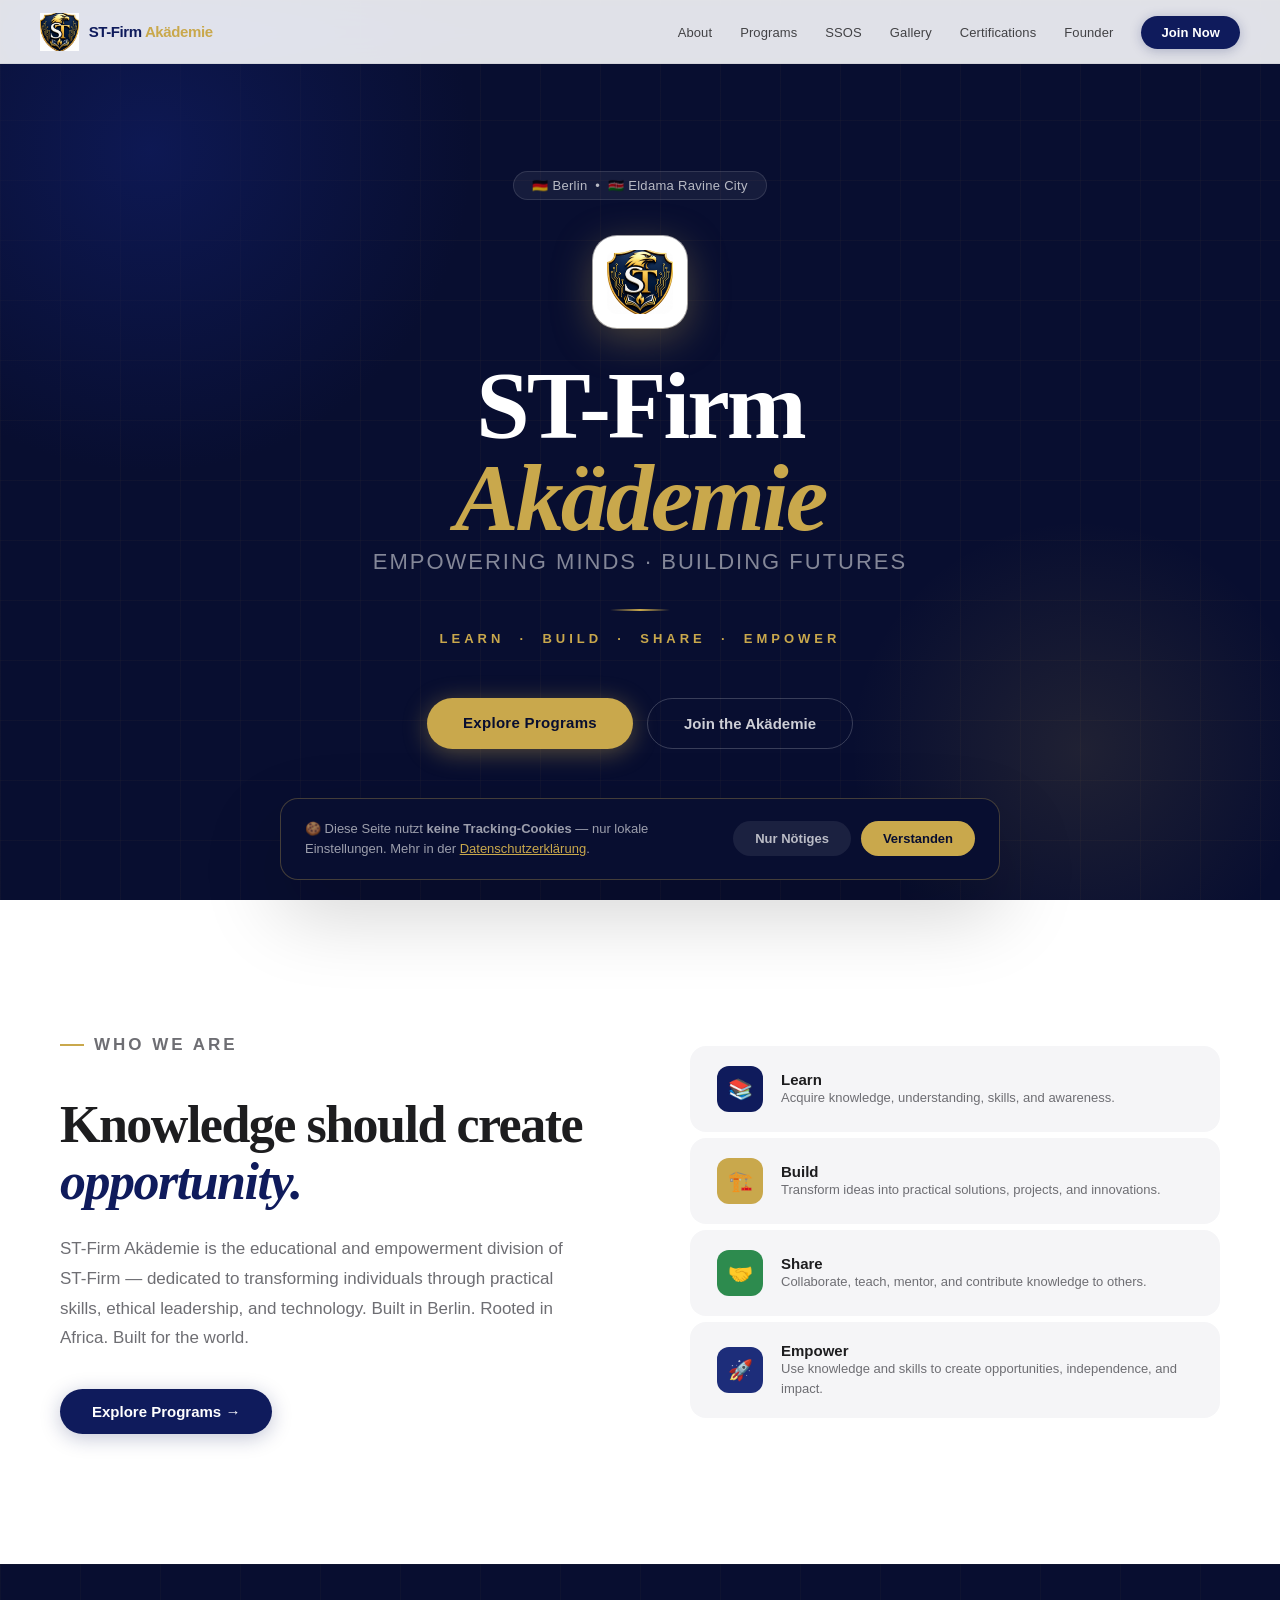
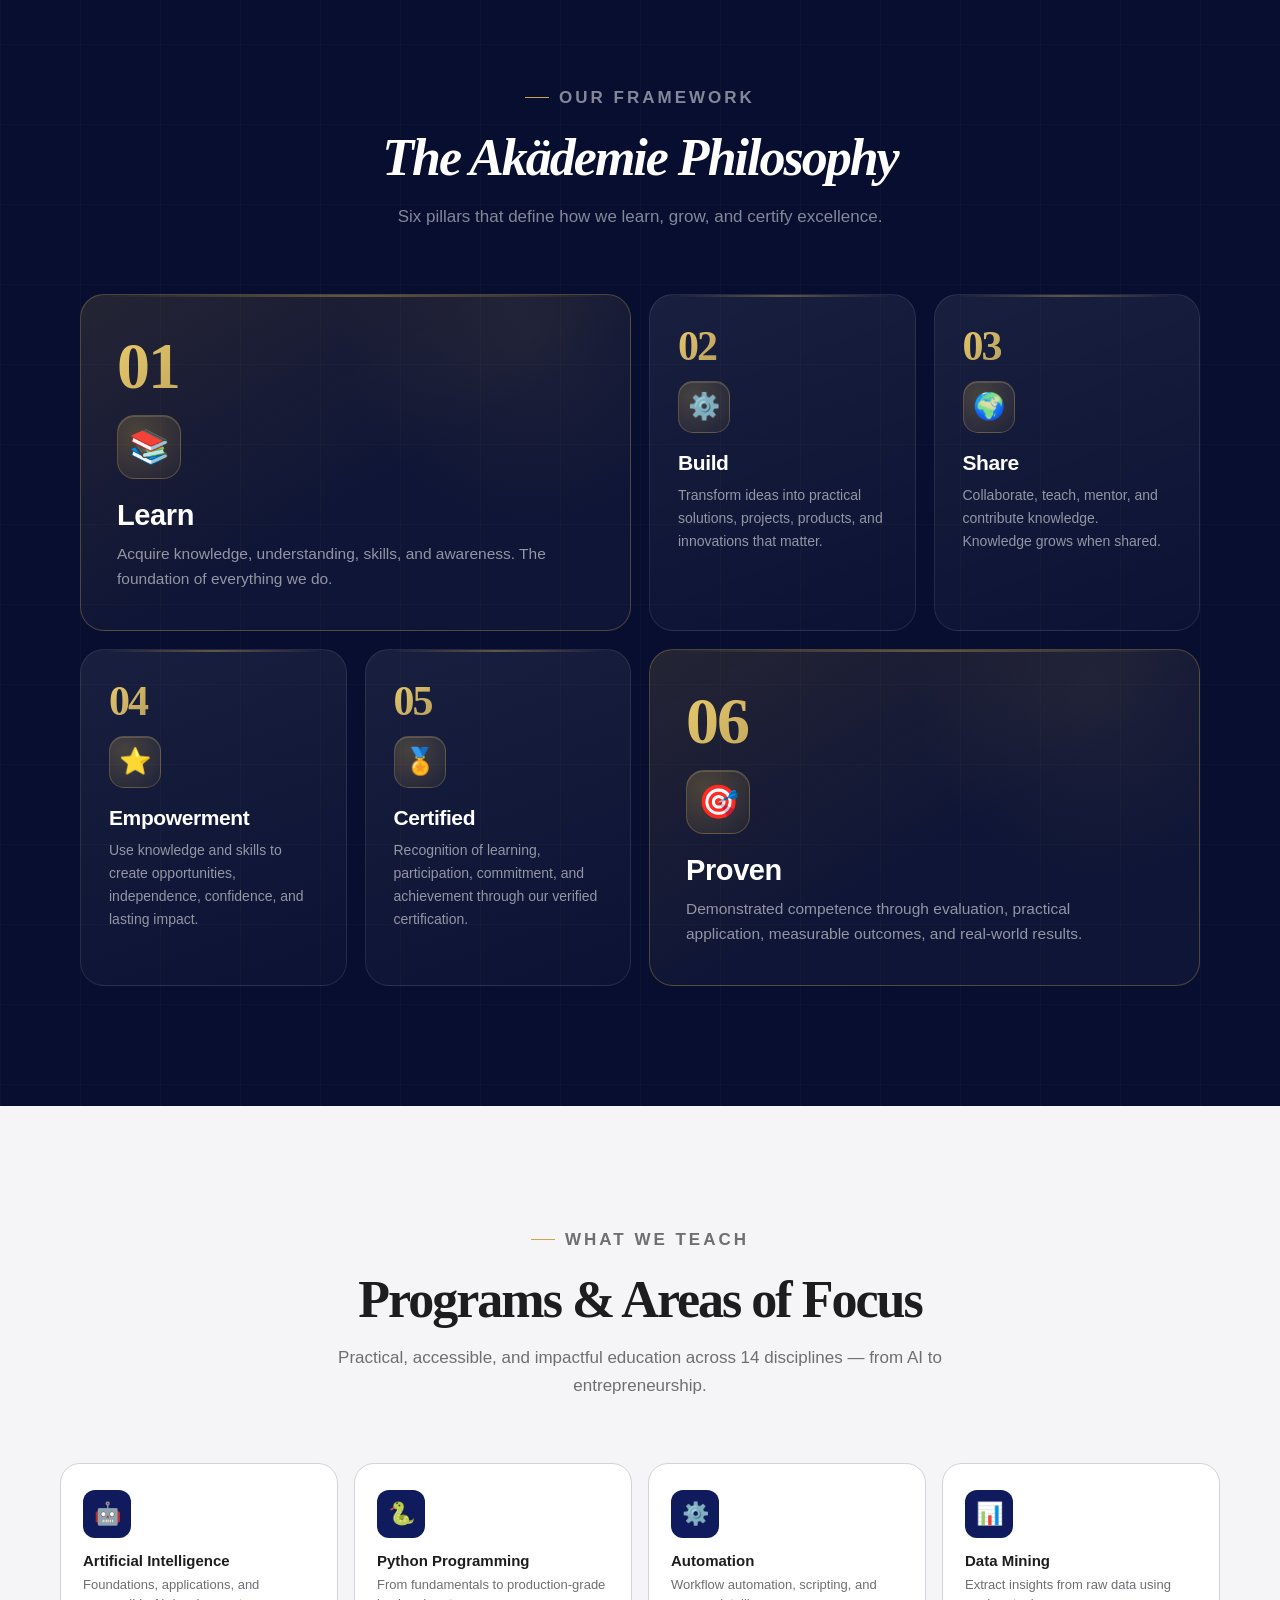
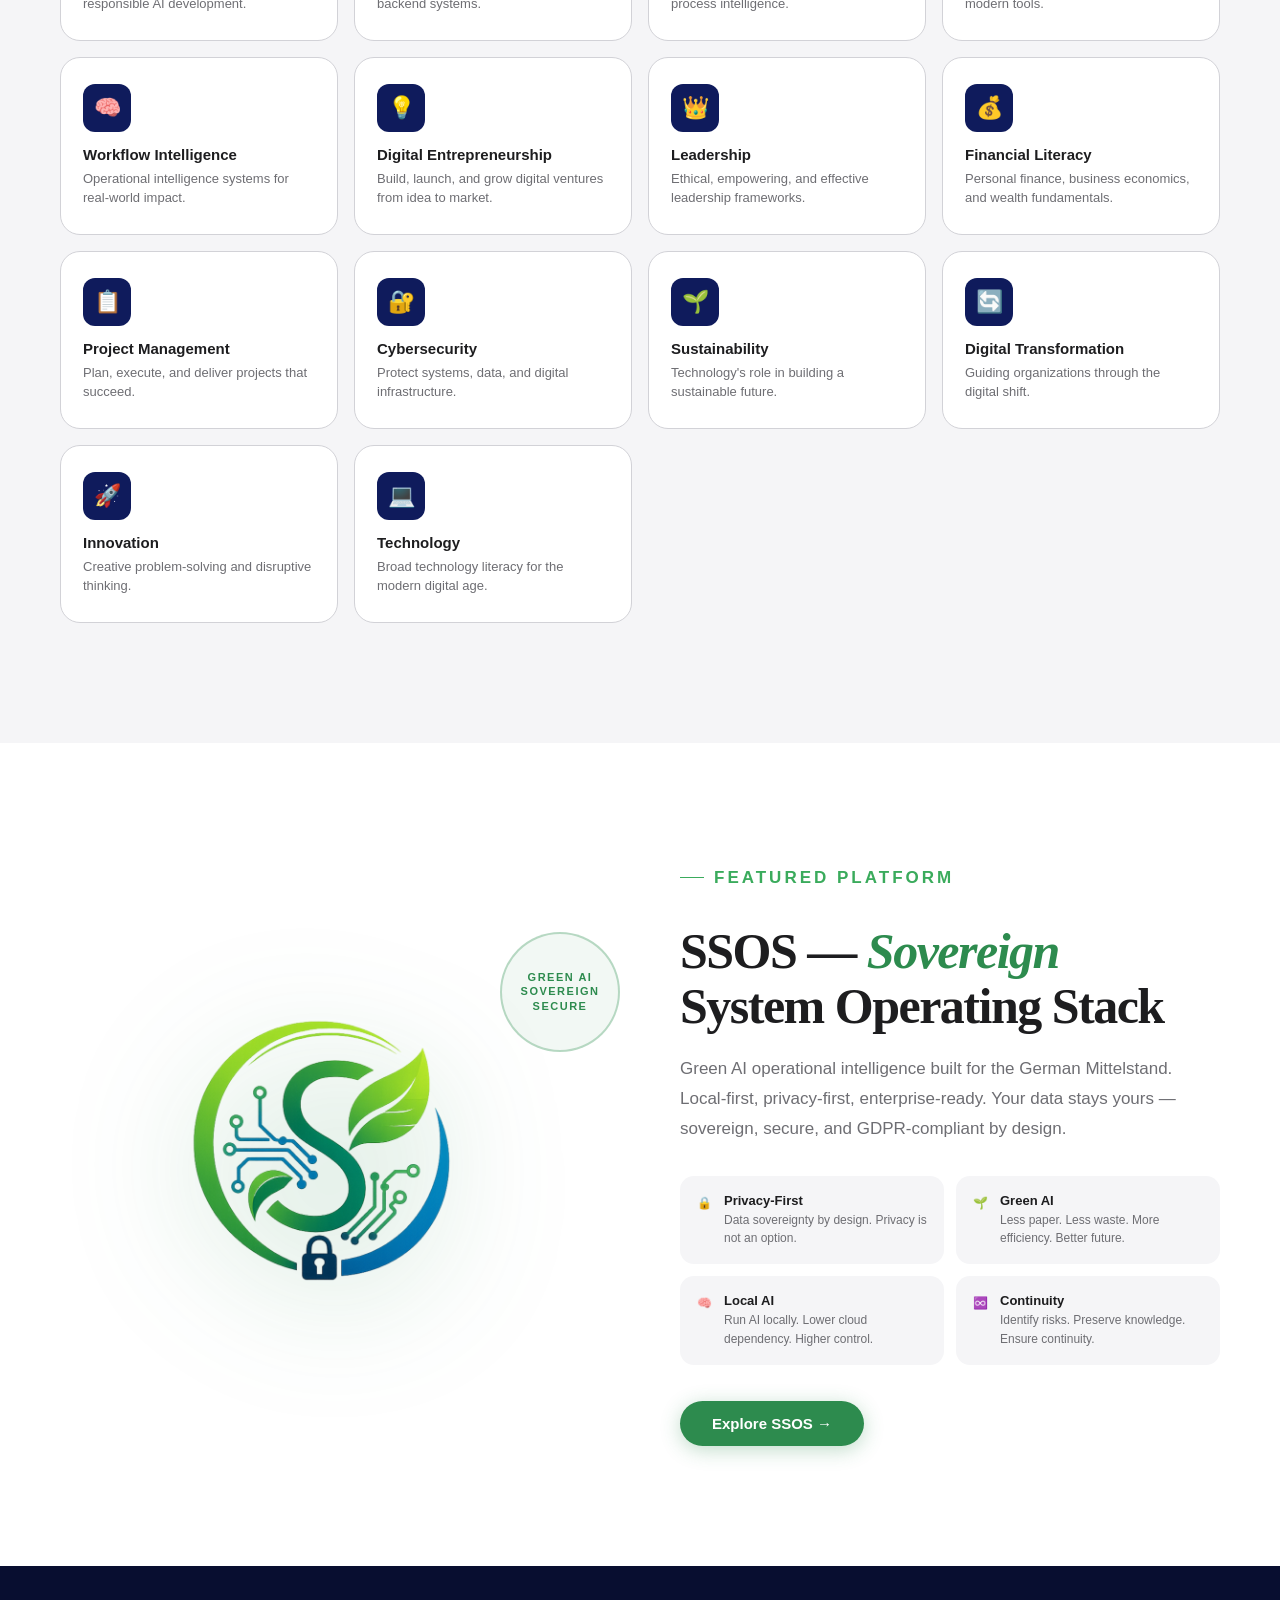
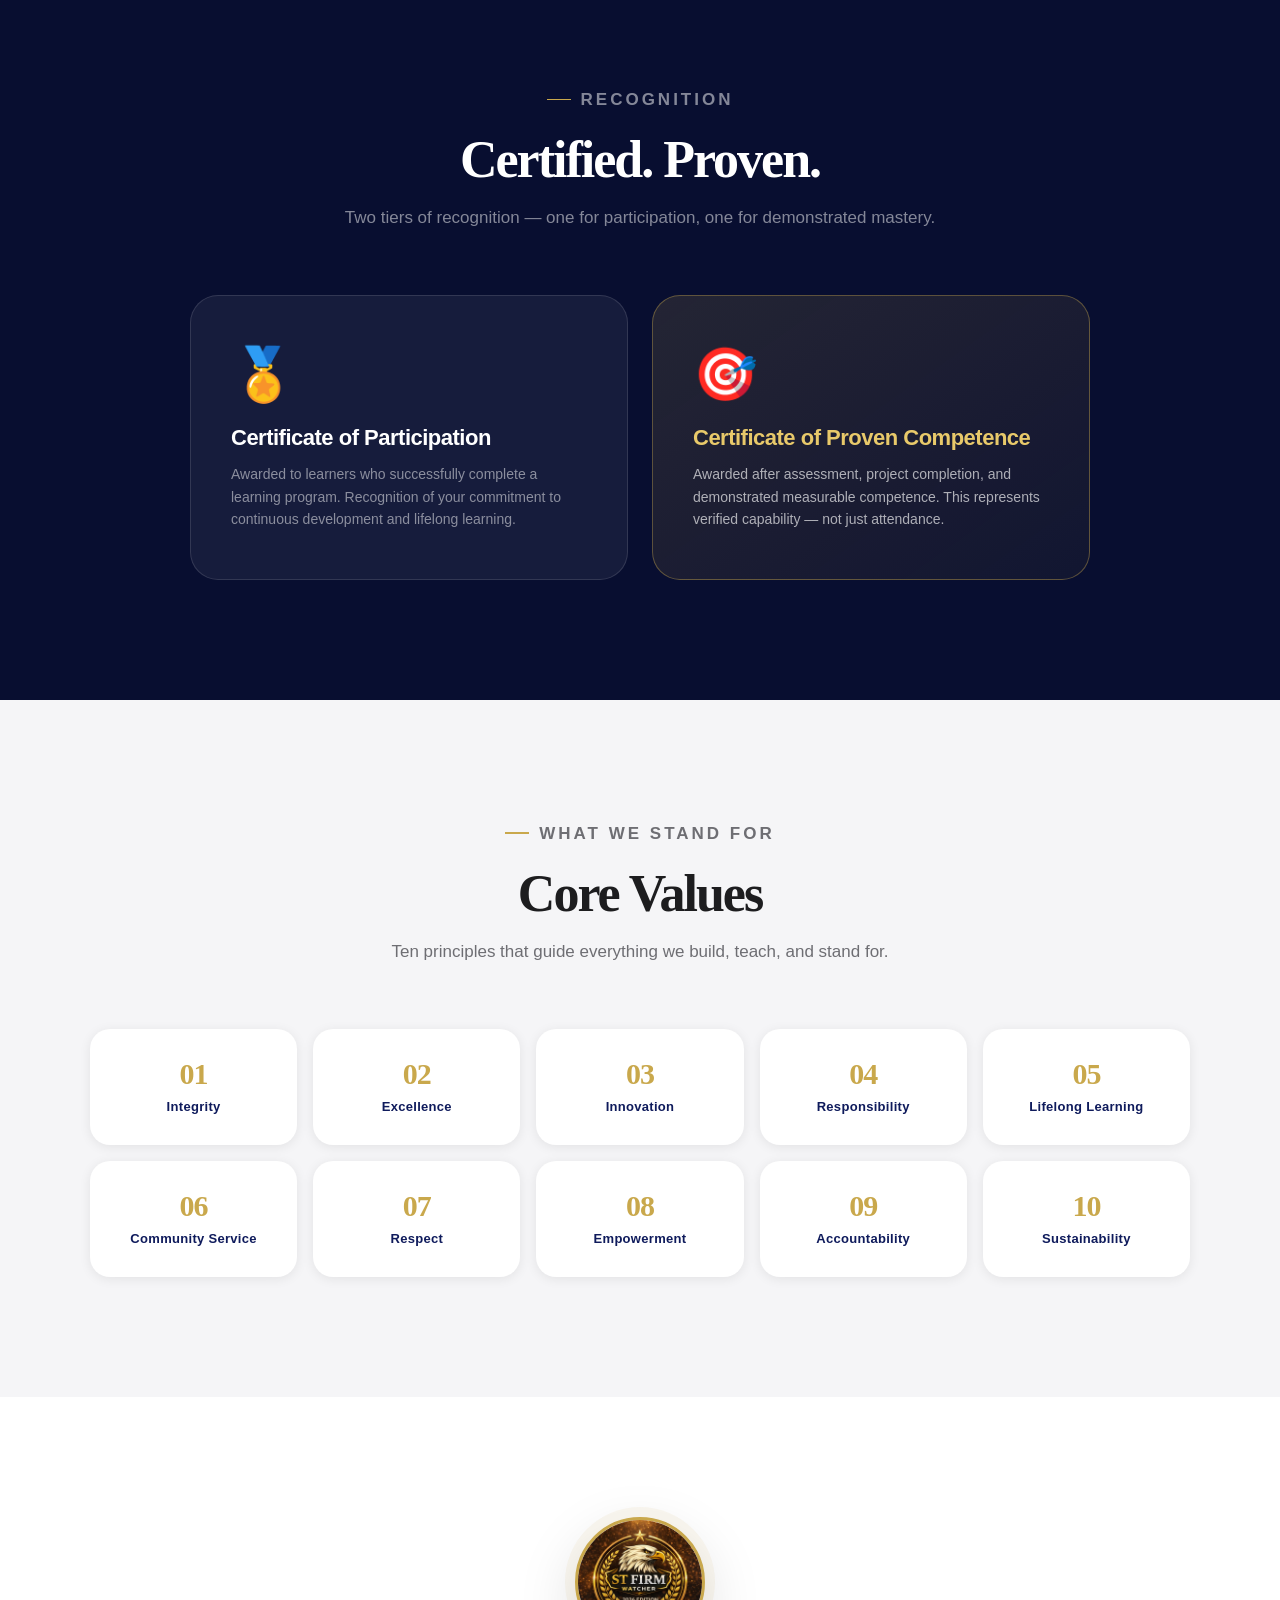
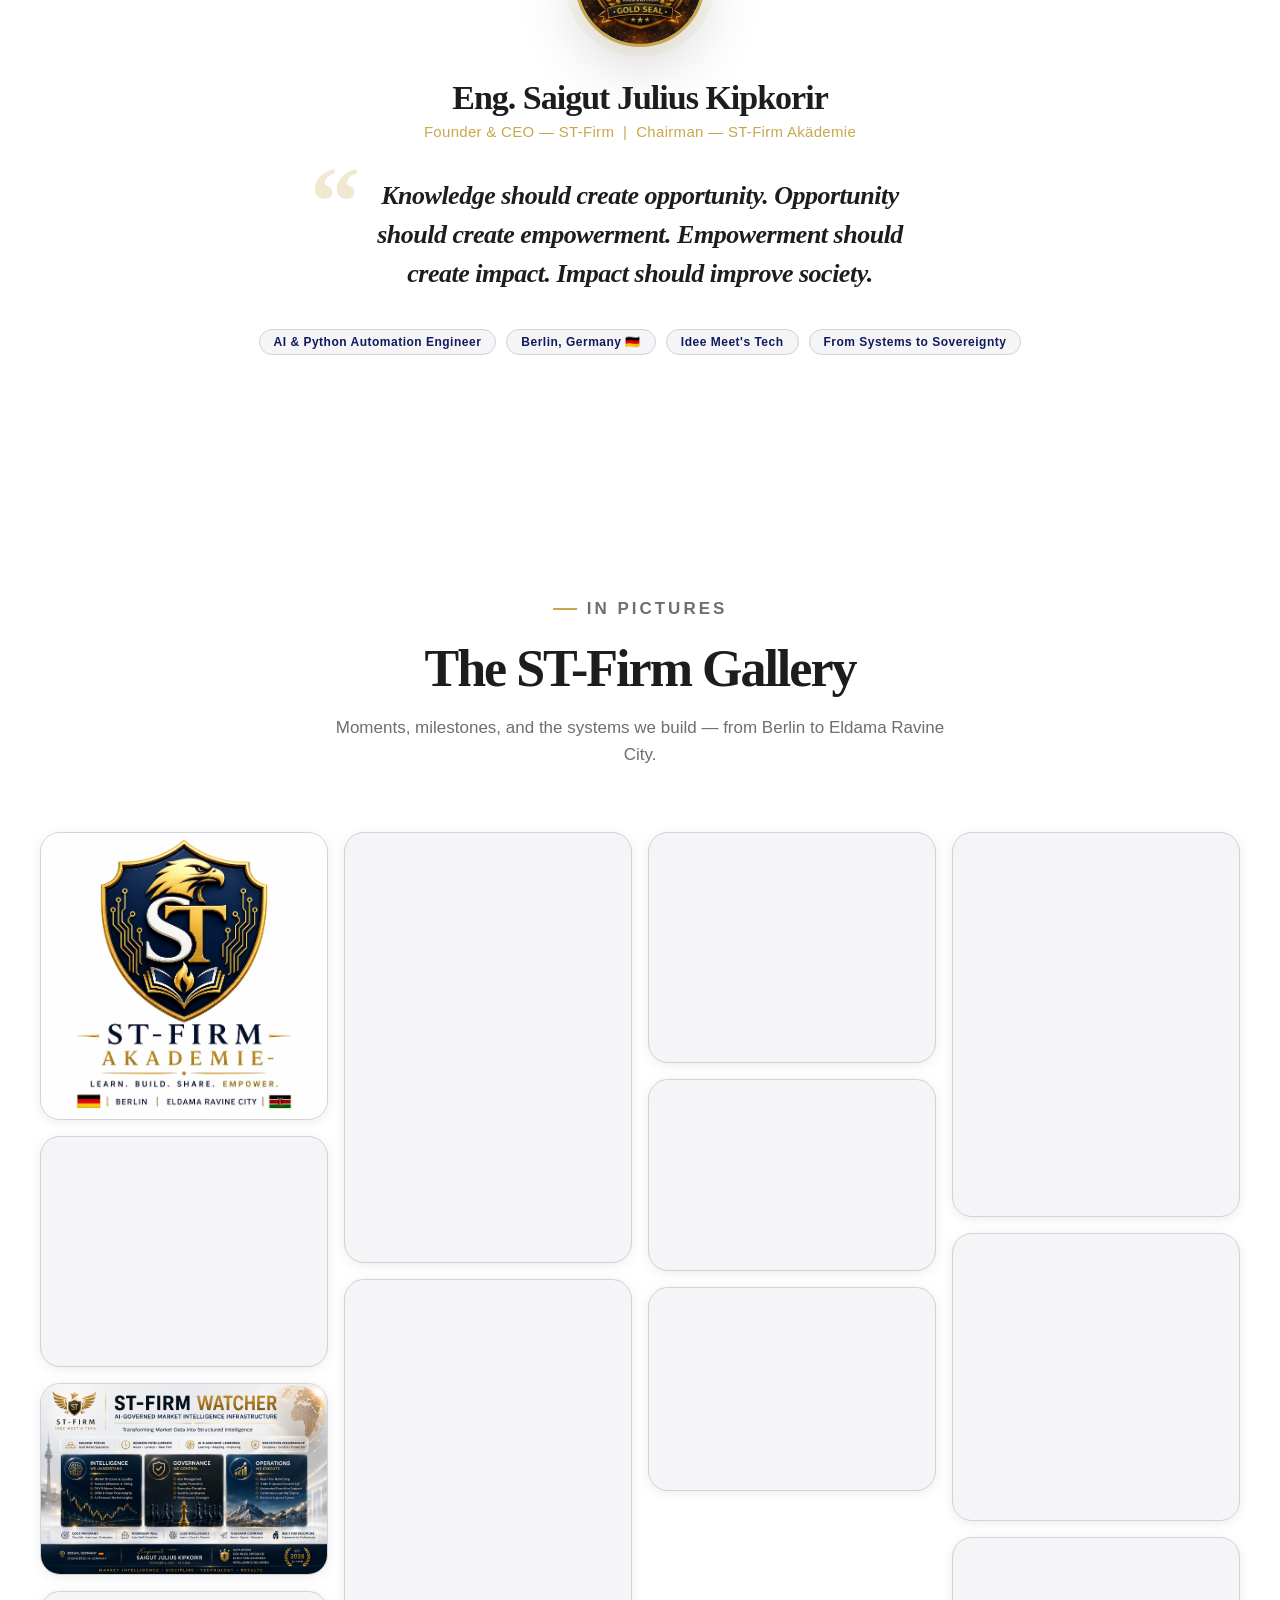
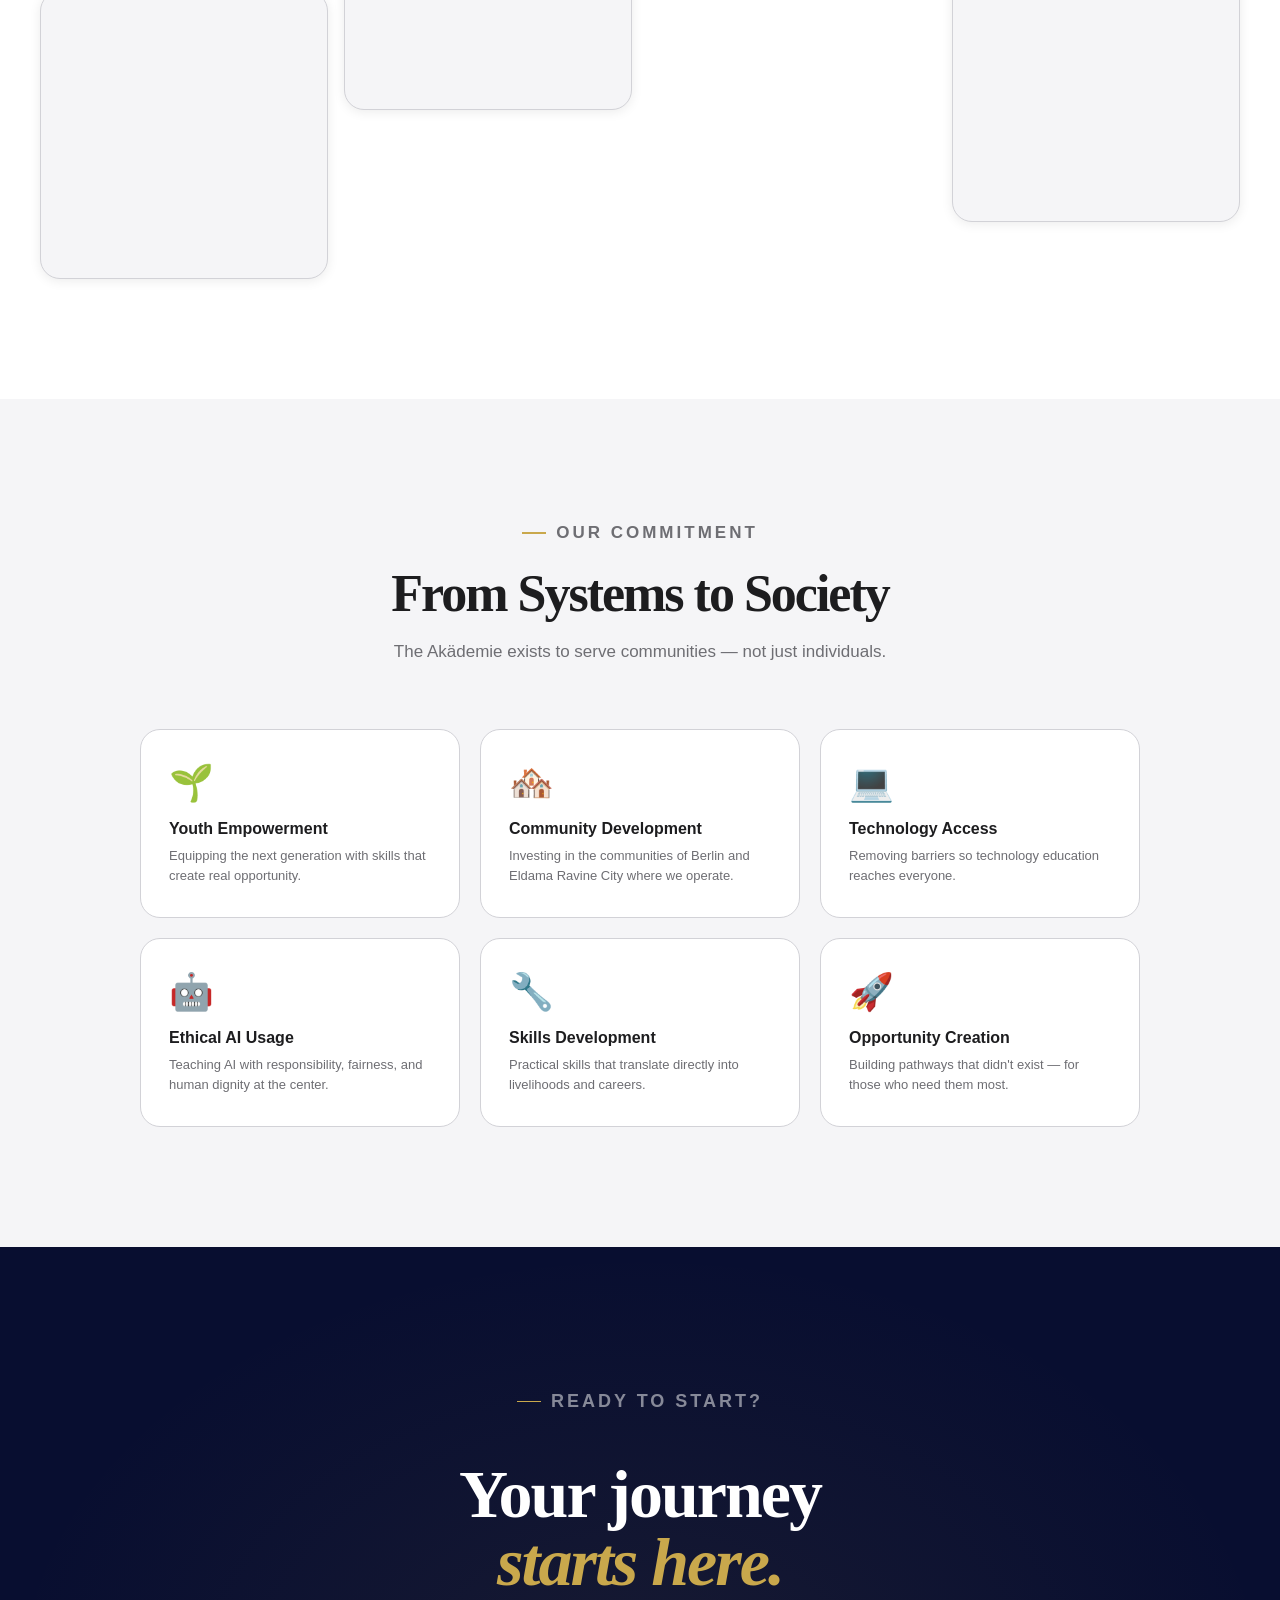
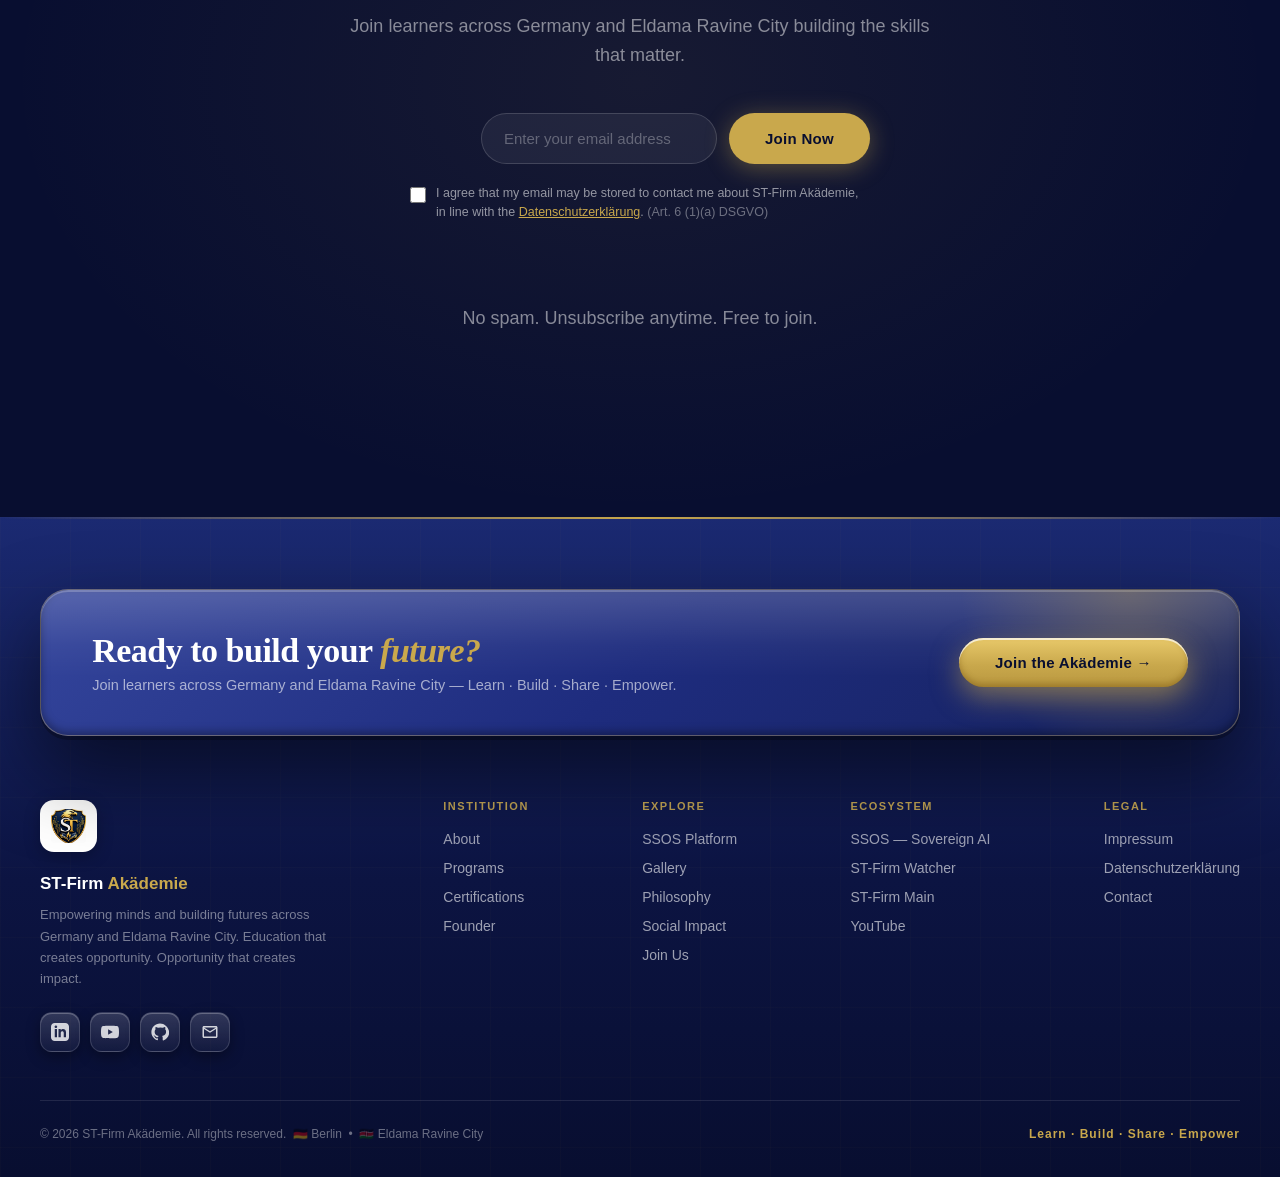
==== commit e6aba8a6: "Add social sharing to gallery lightbox - Share button in lightbox opens a popover: native share shee" ====
--- a/index.html
+++ b/index.html
@@ -1058,6 +1058,58 @@
     position: absolute; bottom: 26px; left: 50%; transform: translateX(-50%);
     color: rgba(255,255,255,0.6); font-size: 13px; font-weight: 600;
     letter-spacing: 1px;
+  }
+  /* Share button + popover */
+  .lb-share { top: 24px; left: 28px; }
+  .lb-share svg { width: 21px; height: 21px; fill: currentColor; }
+  .share-pop {
+    position: absolute; top: 86px; left: 28px; z-index: 3020;
+    width: 300px; max-width: calc(100vw - 40px);
+    background: rgba(16,24,68,0.97);
+    backdrop-filter: blur(18px); -webkit-backdrop-filter: blur(18px);
+    border: 1px solid rgba(201,168,76,0.32);
+    border-radius: 18px; padding: 16px;
+    box-shadow: 0 26px 60px rgba(0,0,0,0.55);
+    opacity: 0; transform: translateY(-8px) scale(0.97); pointer-events: none;
+    transition: opacity 0.2s ease, transform 0.2s ease;
+  }
+  .share-pop.open { opacity: 1; transform: translateY(0) scale(1); pointer-events: auto; }
+  .share-pop h4 {
+    color: #fff; font-size: 12px; font-weight: 700; letter-spacing: 0.5px;
+    text-transform: uppercase; margin-bottom: 14px; opacity: 0.85;
+  }
+  .share-grid { display: grid; grid-template-columns: repeat(4, 1fr); gap: 9px; }
+  .share-grid a, .share-grid button {
+    display: flex; flex-direction: column; align-items: center; gap: 6px;
+    background: rgba(255,255,255,0.06); border: 1px solid rgba(255,255,255,0.1);
+    border-radius: 12px; padding: 11px 4px; cursor: pointer;
+    color: rgba(255,255,255,0.85); font-size: 10px; font-weight: 600;
+    font-family: inherit; text-decoration: none;
+    transition: background 0.2s, transform 0.2s, color 0.2s, border-color 0.2s;
+  }
+  .share-grid a:hover, .share-grid button:hover { transform: translateY(-2px); background: rgba(255,255,255,0.13); }
+  .share-grid svg { width: 22px; height: 22px; fill: currentColor; }
+  .share-native {
+    grid-column: span 4; flex-direction: row !important; justify-content: center; gap: 9px !important;
+    background: linear-gradient(180deg, var(--gold-light), var(--gold)) !important;
+    color: var(--navy-deep) !important; font-size: 13px !important; font-weight: 800 !important;
+    padding: 11px !important; border-color: transparent !important;
+    box-shadow: 0 6px 18px rgba(201,168,76,0.4);
+  }
+  .share-native svg { width: 18px; height: 18px; }
+  .s-wa:hover { color: #25D366; } .s-fb:hover { color: #1877F2; }
+  .s-li:hover { color: #0A66C2; } .s-tg:hover { color: #229ED9; }
+  .s-x:hover { color: #fff; } .s-cp:hover, .s-dl:hover { color: var(--gold-light); }
+  .share-toast {
+    position: absolute; bottom: 74px; left: 50%; transform: translateX(-50%);
+    background: var(--green-ssos); color: #fff; padding: 9px 18px; border-radius: 980px;
+    font-size: 12.5px; font-weight: 700; opacity: 0; pointer-events: none;
+    transition: opacity 0.2s ease; z-index: 3030; max-width: 90vw; text-align: center;
+  }
+  .share-toast.show { opacity: 1; }
+  @media(max-width:600px){
+    .share-pop { left: 50%; transform: translate(-50%,-8px) scale(0.97); top: auto; bottom: 80px; }
+    .share-pop.open { transform: translate(-50%,0) scale(1); }
   }
   @media(max-width:600px){
     .lb-prev { left: 10px; } .lb-next { right: 10px; }
@@ -1567,6 +1619,7 @@
 <!-- LIGHTBOX -->
 <div class="lightbox" id="lightbox" role="dialog" aria-modal="true" aria-label="Image viewer">
   <button class="lb-btn lb-close" id="lbClose" aria-label="Close (Esc)">&times;</button>
+  <button class="lb-btn lb-share" id="lbShare" aria-label="Share this image" aria-haspopup="true"><svg viewBox="0 0 24 24" aria-hidden="true"><path d="M18 16.08c-.76 0-1.44.3-1.96.77L8.91 12.7c.05-.23.09-.46.09-.7s-.04-.47-.09-.7l7.05-4.11c.54.5 1.25.81 2.04.81 1.66 0 3-1.34 3-3s-1.34-3-3-3-3 1.34-3 3c0 .24.04.47.09.7L8.04 9.81C7.5 9.31 6.79 9 6 9c-1.66 0-3 1.34-3 3s1.34 3 3 3c.79 0 1.5-.31 2.04-.81l7.12 4.16c-.05.21-.08.43-.08.65 0 1.61 1.31 2.92 2.92 2.92s2.92-1.31 2.92-2.92-1.31-2.92-2.92-2.92z"/></svg></button>
   <button class="lb-btn lb-prev" id="lbPrev" aria-label="Previous image">&#8249;</button>
   <button class="lb-btn lb-next" id="lbNext" aria-label="Next image">&#8250;</button>
   <figure class="lightbox-figure">
@@ -1574,6 +1627,11 @@
     <figcaption class="lightbox-cap" id="lbCap"></figcaption>
   </figure>
   <div class="lb-counter" id="lbCounter"></div>
+  <div class="share-pop" id="sharePop" role="dialog" aria-label="Share this image">
+    <h4>Share this image</h4>
+    <div class="share-grid" id="shareGrid"></div>
+  </div>
+  <div class="share-toast" id="shareToast"></div>
 </div>
 
 <!-- IMPRESSUM MODAL -->
@@ -1745,6 +1803,11 @@
 const lbImg = document.getElementById('lbImg');
 const lbCap = document.getElementById('lbCap');
 const lbCounter = document.getElementById('lbCounter');
+const lbShare = document.getElementById('lbShare');
+const sharePop = document.getElementById('sharePop');
+const shareGrid = document.getElementById('shareGrid');
+const shareToast = document.getElementById('shareToast');
+const SITE_BASE = location.origin + location.pathname.replace(/[^/]*$/, '');
 let lbIndex = 0, lastFocused = null;
 function showImage(i){
   lbIndex = (i + GALLERY.length) % GALLERY.length;
@@ -1753,6 +1816,7 @@
   lbImg.alt = item.cap.replace(/<[^>]+>/g, '');
   lbCap.innerHTML = item.cap;
   lbCounter.textContent = (lbIndex + 1) + ' / ' + GALLERY.length;
+  sharePop.classList.remove('open');
 }
 function openLightbox(i){
   lastFocused = document.activeElement;
@@ -1763,16 +1827,20 @@
 }
 function closeLightbox(){
   lb.classList.remove('open');
+  sharePop.classList.remove('open');
   document.body.style.overflow = '';
   if (lastFocused) lastFocused.focus();
 }
 document.getElementById('lbClose').addEventListener('click', closeLightbox);
 document.getElementById('lbPrev').addEventListener('click', () => showImage(lbIndex - 1));
 document.getElementById('lbNext').addEventListener('click', () => showImage(lbIndex + 1));
-lb.addEventListener('click', e => { if (e.target === lb) closeLightbox(); });
+lb.addEventListener('click', e => {
+  if (sharePop.classList.contains('open')) { sharePop.classList.remove('open'); return; }
+  if (e.target === lb) closeLightbox();
+});
 document.addEventListener('keydown', e => {
   if (!lb.classList.contains('open')) return;
-  if (e.key === 'Escape') closeLightbox();
+  if (e.key === 'Escape') { if (sharePop.classList.contains('open')) sharePop.classList.remove('open'); else closeLightbox(); }
   else if (e.key === 'ArrowLeft') showImage(lbIndex - 1);
   else if (e.key === 'ArrowRight') showImage(lbIndex + 1);
 });
@@ -1785,6 +1853,69 @@
   if (Math.abs(dx) > 50) showImage(lbIndex + (dx < 0 ? 1 : -1));
   touchX = null;
 });
+
+/* ── Gallery share ── */
+const ICONS = {
+  native:'<svg viewBox="0 0 24 24" aria-hidden="true"><path d="M18 16.08c-.76 0-1.44.3-1.96.77L8.91 12.7c.05-.23.09-.46.09-.7s-.04-.47-.09-.7l7.05-4.11c.54.5 1.25.81 2.04.81 1.66 0 3-1.34 3-3s-1.34-3-3-3-3 1.34-3 3c0 .24.04.47.09.7L8.04 9.81C7.5 9.31 6.79 9 6 9c-1.66 0-3 1.34-3 3s1.34 3 3 3c.79 0 1.5-.31 2.04-.81l7.12 4.16c-.05.21-.08.43-.08.65 0 1.61 1.31 2.92 2.92 2.92s2.92-1.31 2.92-2.92-1.31-2.92-2.92-2.92z"/></svg>',
+  wa:'<svg viewBox="0 0 24 24" aria-hidden="true"><path d="M.057 24l1.687-6.163a11.867 11.867 0 01-1.587-5.945C.16 5.335 5.495 0 12.05 0a11.817 11.817 0 018.413 3.488 11.824 11.824 0 013.48 8.414c-.003 6.557-5.338 11.892-11.893 11.892a11.9 11.9 0 01-5.688-1.448L.057 24zm6.597-3.807c1.676.995 3.276 1.591 5.392 1.592 5.448 0 9.886-4.434 9.889-9.885.002-5.462-4.415-9.89-9.881-9.892-5.452 0-9.887 4.434-9.889 9.884a9.86 9.86 0 001.51 5.26l-.999 3.648 3.978-1.115zm11.387-5.464c-.074-.124-.272-.198-.57-.347-.297-.149-1.758-.868-2.031-.967-.272-.099-.47-.148-.669.149-.198.297-.768.967-.941 1.165-.173.198-.347.223-.644.074-.297-.149-1.255-.462-2.39-1.475-.883-.788-1.48-1.761-1.653-2.059-.173-.297-.018-.458.13-.606.134-.133.297-.347.446-.521.151-.172.2-.296.3-.495.099-.198.05-.372-.025-.521-.075-.148-.669-1.611-.916-2.206-.242-.579-.487-.5-.669-.51l-.57-.01c-.198 0-.52.074-.792.372-.272.297-1.04 1.016-1.04 2.479 0 1.462 1.065 2.875 1.213 3.074.149.198 2.096 3.2 5.077 4.487.71.306 1.263.489 1.694.625.712.227 1.36.195 1.872.118.571-.085 1.758-.719 2.006-1.413.247-.694.247-1.289.173-1.413z"/></svg>',
+  fb:'<svg viewBox="0 0 24 24" aria-hidden="true"><path d="M24 12.073c0-6.627-5.373-12-12-12s-12 5.373-12 12c0 5.99 4.388 10.954 10.125 11.854v-8.385H7.078v-3.47h3.047V9.43c0-3.007 1.792-4.669 4.533-4.669 1.312 0 2.686.235 2.686.235v2.953H15.83c-1.491 0-1.956.925-1.956 1.874v2.25h3.328l-.532 3.47h-2.796v8.385C19.612 23.027 24 18.062 24 12.073z"/></svg>',
+  li:'<svg viewBox="0 0 24 24" aria-hidden="true"><path d="M20.447 20.452h-3.554v-5.569c0-1.328-.027-3.037-1.852-3.037-1.853 0-2.136 1.445-2.136 2.939v5.667H9.351V9h3.414v1.561h.046c.477-.9 1.637-1.85 3.37-1.85 3.601 0 4.267 2.37 4.267 5.455v6.286zM5.337 7.433a2.062 2.062 0 01-2.063-2.065 2.064 2.064 0 112.063 2.065zm1.782 13.019H3.555V9h3.564v11.452zM22.225 0H1.771C.792 0 0 .774 0 1.729v20.542C0 23.227.792 24 1.771 24h20.451C23.2 24 24 23.227 24 22.271V1.729C24 .774 23.2 0 22.222 0z"/></svg>',
+  x:'<svg viewBox="0 0 24 24" aria-hidden="true"><path d="M18.244 2.25h3.308l-7.227 8.26 8.502 11.24H16.17l-5.214-6.817L4.99 21.75H1.68l7.73-8.835L1.254 2.25H8.08l4.713 6.231zm-1.161 17.52h1.833L7.084 4.126H5.117z"/></svg>',
+  tg:'<svg viewBox="0 0 24 24" aria-hidden="true"><path d="M11.944 0A12 12 0 000 12a12 12 0 0012 12 12 12 0 0012-12A12 12 0 0012 0a12 12 0 00-.056 0zm4.962 7.224c.1-.002.321.023.465.14a.506.506 0 01.171.325c.016.093.036.306.02.472-.18 1.898-.962 6.502-1.36 8.627-.168.9-.499 1.201-.82 1.23-.696.065-1.225-.46-1.9-.902-1.056-.693-1.653-1.124-2.678-1.8-1.185-.78-.417-1.21.258-1.91.177-.184 3.247-2.977 3.307-3.23.007-.032.014-.15-.056-.212s-.174-.041-.249-.024c-.106.024-1.793 1.14-5.061 3.345-.479.329-.913.489-1.302.481-.428-.009-1.252-.242-1.865-.442-.751-.244-1.349-.374-1.297-.789.027-.216.325-.437.893-.663 3.498-1.524 5.83-2.529 6.998-3.014 3.332-1.386 4.025-1.627 4.476-1.635z"/></svg>',
+  copy:'<svg viewBox="0 0 24 24" aria-hidden="true"><path d="M16 1H4c-1.1 0-2 .9-2 2v14h2V3h12V1zm3 4H8c-1.1 0-2 .9-2 2v14c0 1.1.9 2 2 2h11c1.1 0 2-.9 2-2V7c0-1.1-.9-2-2-2zm0 16H8V7h11v14z"/></svg>',
+  dl:'<svg viewBox="0 0 24 24" aria-hidden="true"><path d="M19 9h-4V3H9v6H5l7 7 7-7zM5 18v2h14v-2H5z"/></svg>'
+};
+function slugOf(src){ return src.split('/').pop().replace(/\.[^.]+$/, ''); }
+function shareToastMsg(msg){ shareToast.textContent = msg; shareToast.classList.add('show'); setTimeout(() => shareToast.classList.remove('show'), 1800); }
+async function nativeShare(item, title, pageUrl){
+  const text = title + ' — ST-Firm Akädemie';
+  try {
+    const resp = await fetch(item.src);
+    const blob = await resp.blob();
+    const file = new File([blob], item.src.split('/').pop(), { type: blob.type || 'image/jpeg' });
+    if (navigator.canShare && navigator.canShare({ files: [file] })) {
+      await navigator.share({ files: [file], title: 'ST-Firm Akädemie', text });
+      return;
+    }
+  } catch (e) {}
+  try { await navigator.share({ title: 'ST-Firm Akädemie', text, url: pageUrl }); } catch (e) {}
+}
+function buildShare(){
+  const item = GALLERY[lbIndex];
+  const title = item.cap.replace(/<[^>]+>/g, '');
+  const pageUrl = SITE_BASE + 'share/' + slugOf(item.src) + '.html';
+  const tEnc = encodeURIComponent(title + ' — ST-Firm Akädemie');
+  const uEnc = encodeURIComponent(pageUrl);
+  const links = [
+    ['WhatsApp', 's-wa', 'wa', 'https://wa.me/?text=' + encodeURIComponent(title + ' — ST-Firm Akädemie ' + pageUrl)],
+    ['Facebook', 's-fb', 'fb', 'https://www.facebook.com/sharer/sharer.php?u=' + uEnc],
+    ['LinkedIn', 's-li', 'li', 'https://www.linkedin.com/sharing/share-offsite/?url=' + uEnc],
+    ['X', 's-x', 'x', 'https://twitter.com/intent/tweet?text=' + tEnc + '&url=' + uEnc],
+    ['Telegram', 's-tg', 'tg', 'https://t.me/share/url?url=' + uEnc + '&text=' + tEnc]
+  ];
+  let h = '';
+  if (navigator.share) h += '<button class="share-native" type="button" id="shareNative">' + ICONS.native + '<span>Share to apps…</span></button>';
+  links.forEach(([label, cls, icon, url]) => {
+    h += '<a class="' + cls + '" href="' + url + '" target="_blank" rel="noopener" aria-label="Share on ' + label + '">' + ICONS[icon] + '<span>' + label + '</span></a>';
+  });
+  h += '<button class="s-cp" type="button" id="shareCopy" aria-label="Copy link">' + ICONS.copy + '<span>Copy</span></button>';
+  h += '<a class="s-dl" href="' + item.src + '" download aria-label="Download image">' + ICONS.dl + '<span>Save</span></a>';
+  shareGrid.innerHTML = h;
+  const nb = document.getElementById('shareNative');
+  if (nb) nb.addEventListener('click', () => nativeShare(item, title, pageUrl));
+  document.getElementById('shareCopy').addEventListener('click', () => {
+    (navigator.clipboard ? navigator.clipboard.writeText(pageUrl) : Promise.reject())
+      .then(() => shareToastMsg('Link copied ✓'))
+      .catch(() => shareToastMsg(pageUrl));
+  });
+}
+lbShare.addEventListener('click', e => {
+  e.stopPropagation();
+  if (sharePop.classList.contains('open')) { sharePop.classList.remove('open'); return; }
+  buildShare();
+  sharePop.classList.add('open');
+});
+sharePop.addEventListener('click', e => e.stopPropagation());
 
 /* ── Modals (Impressum / Datenschutz) ── */
 let modalLastFocus = null;
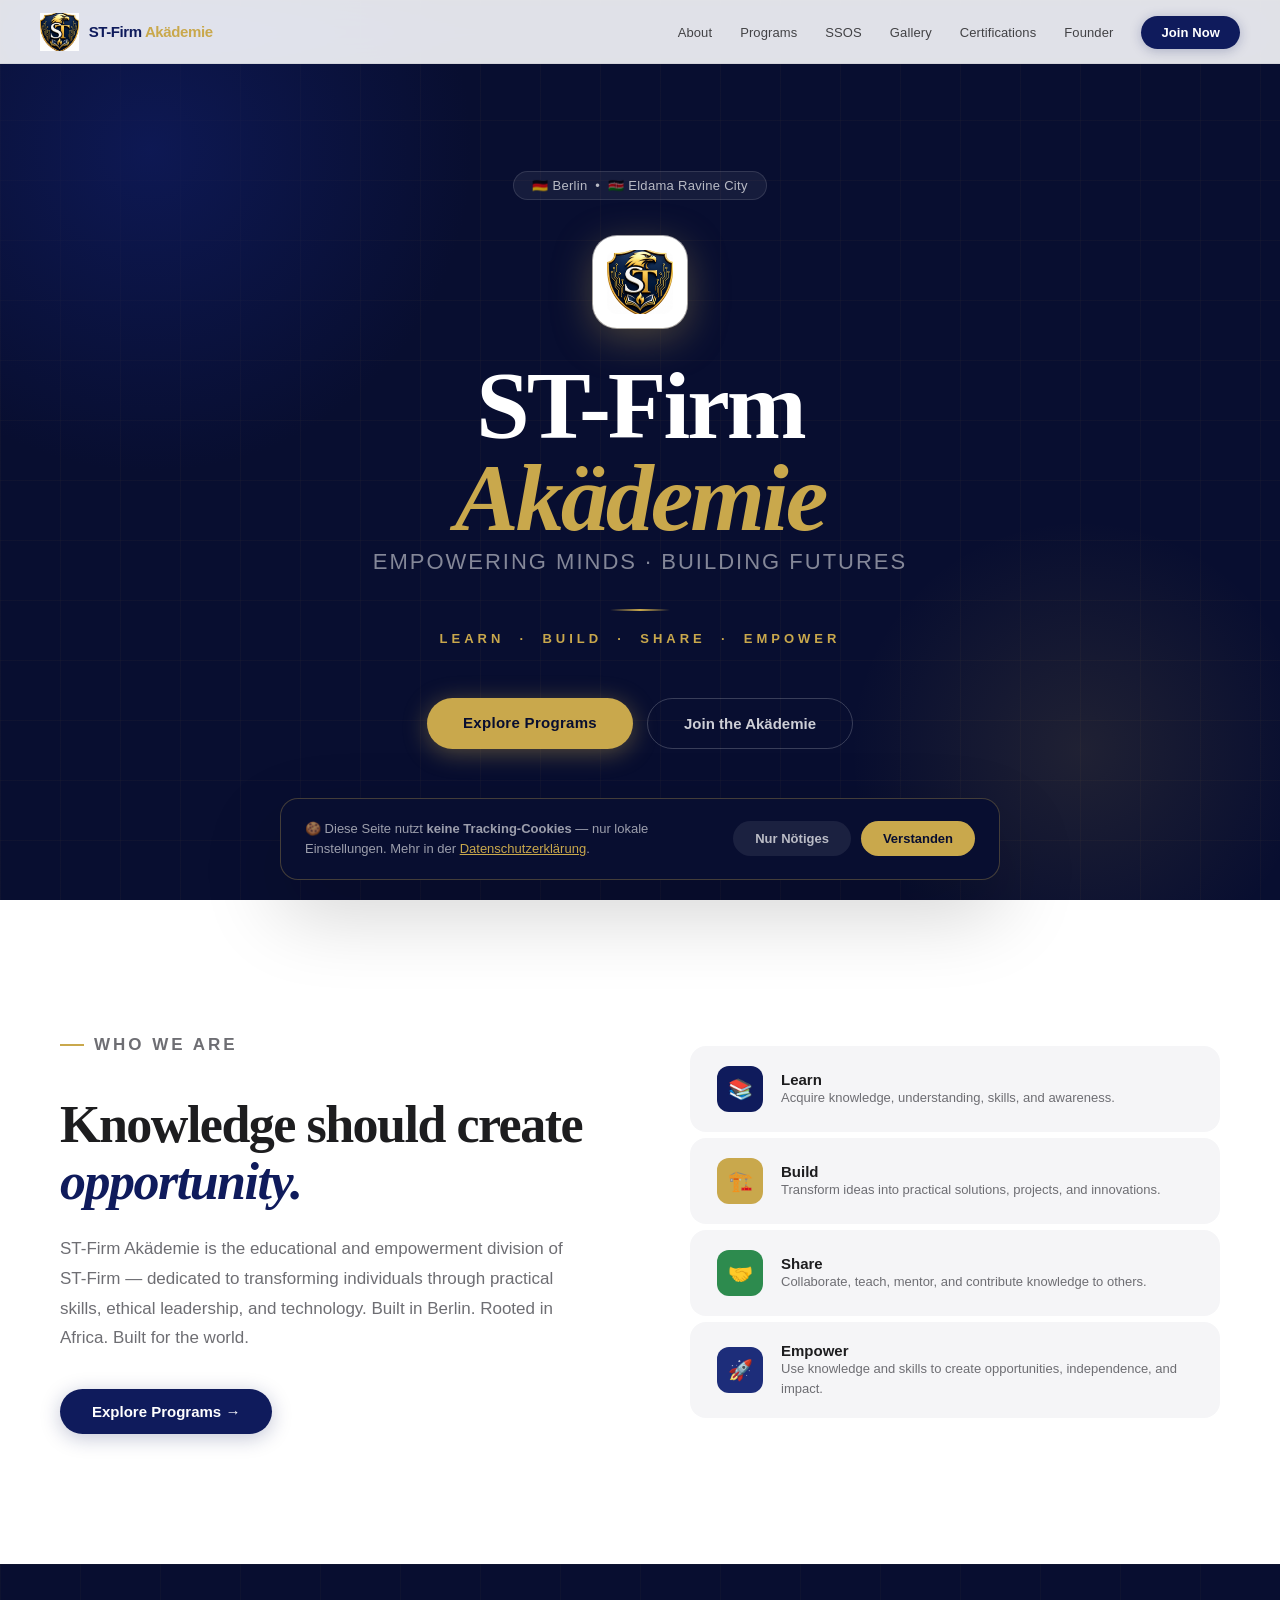
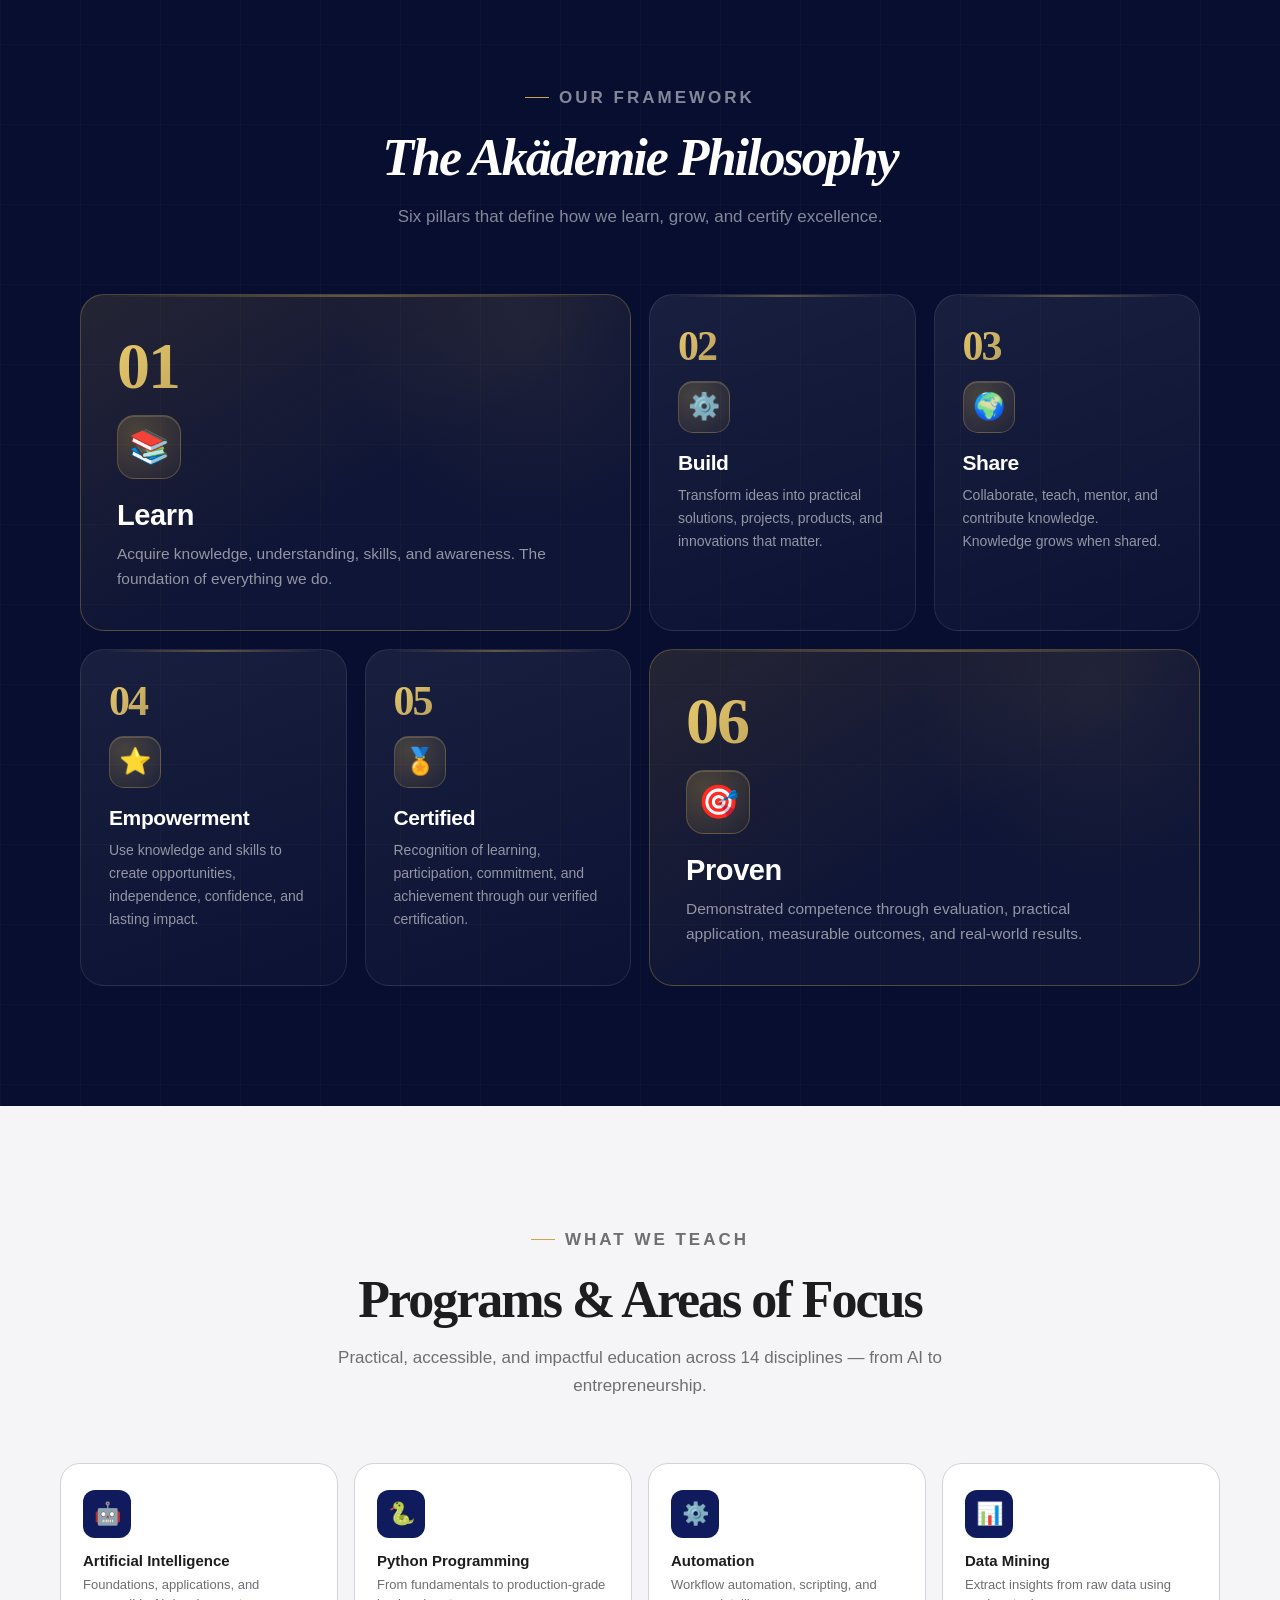
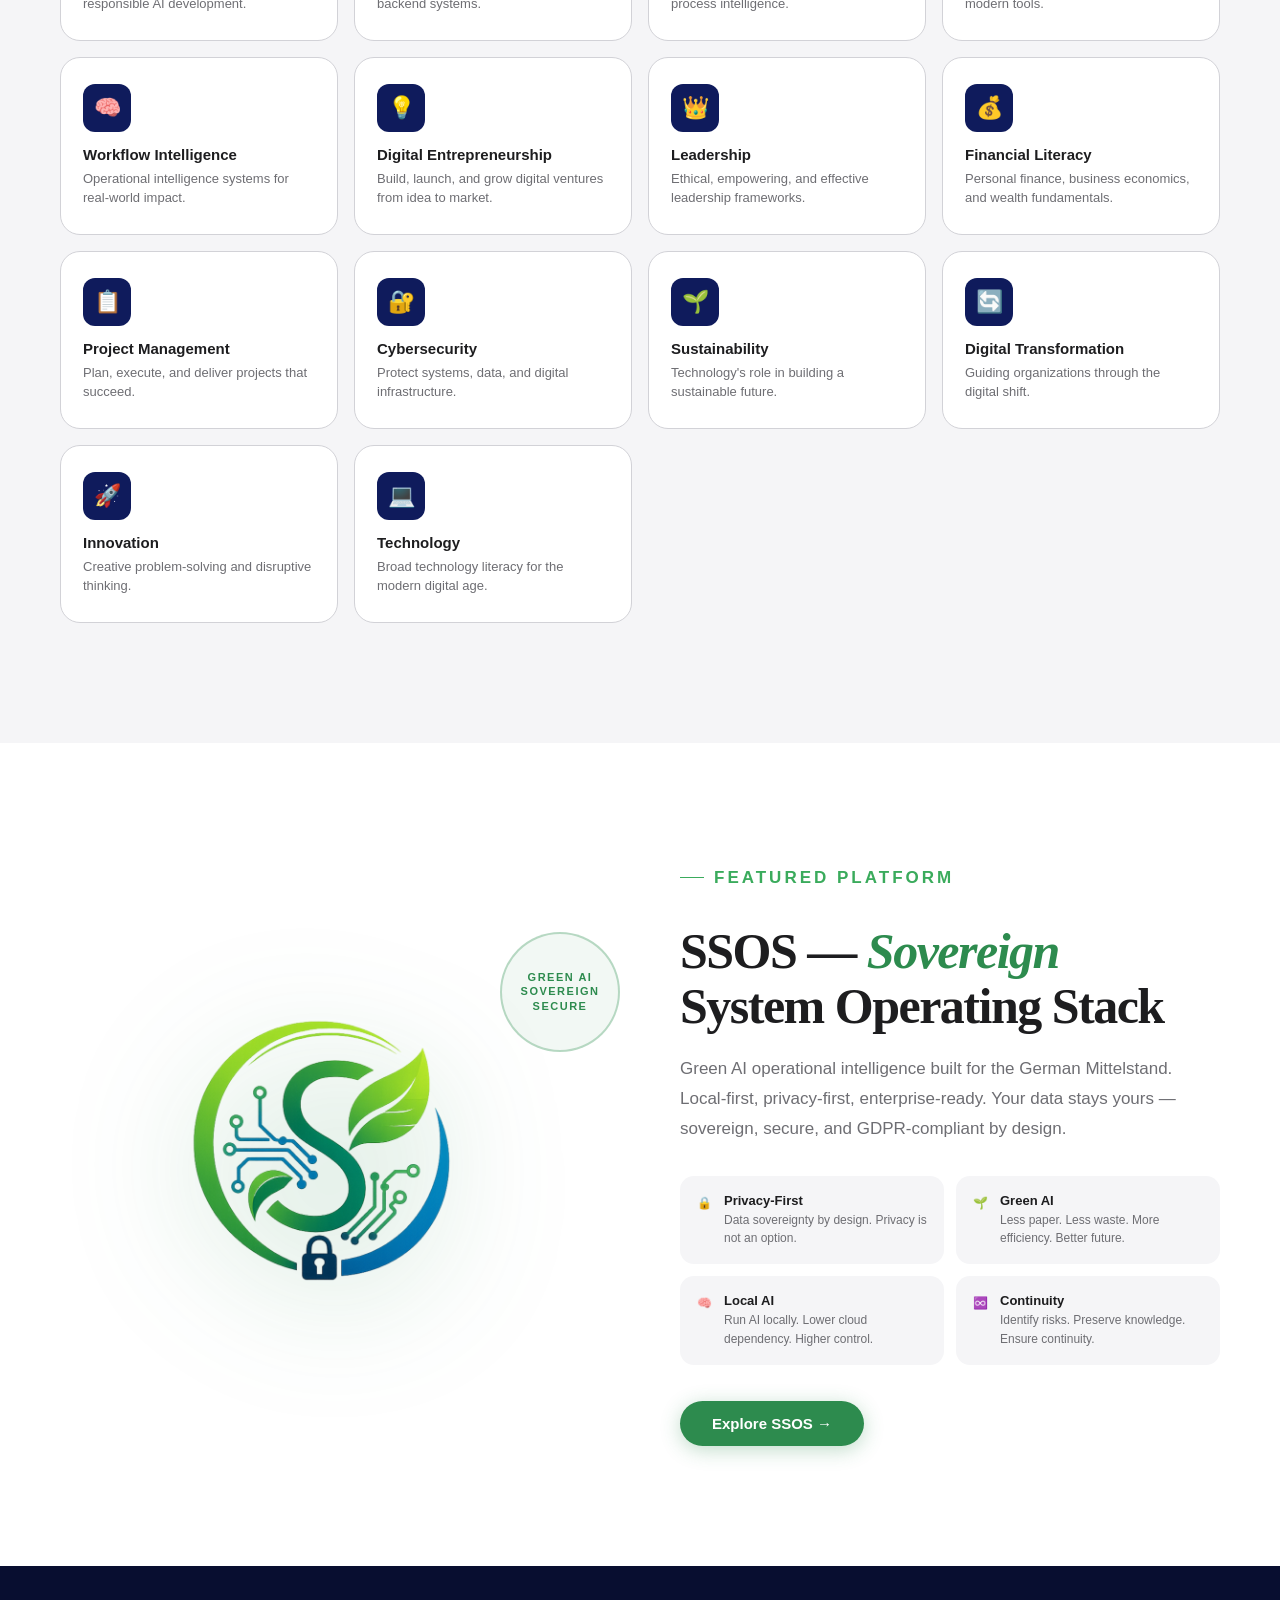
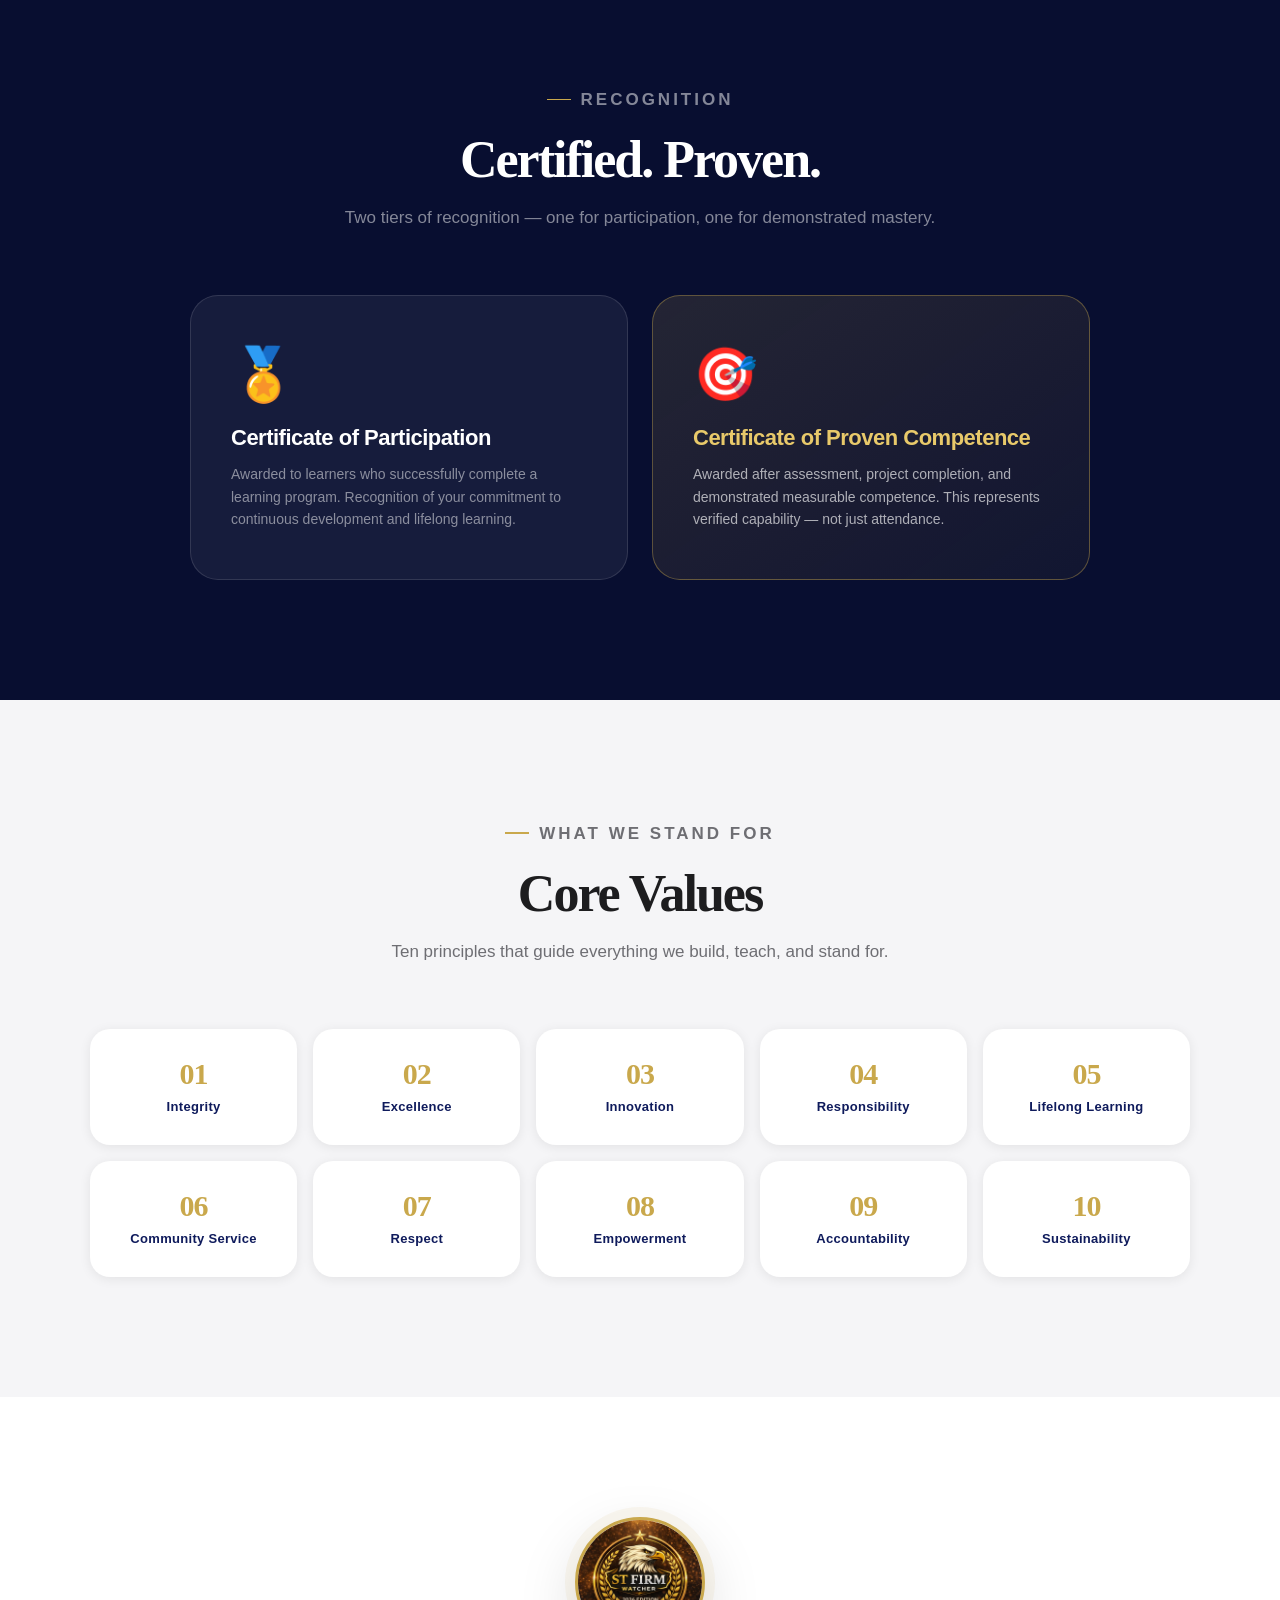
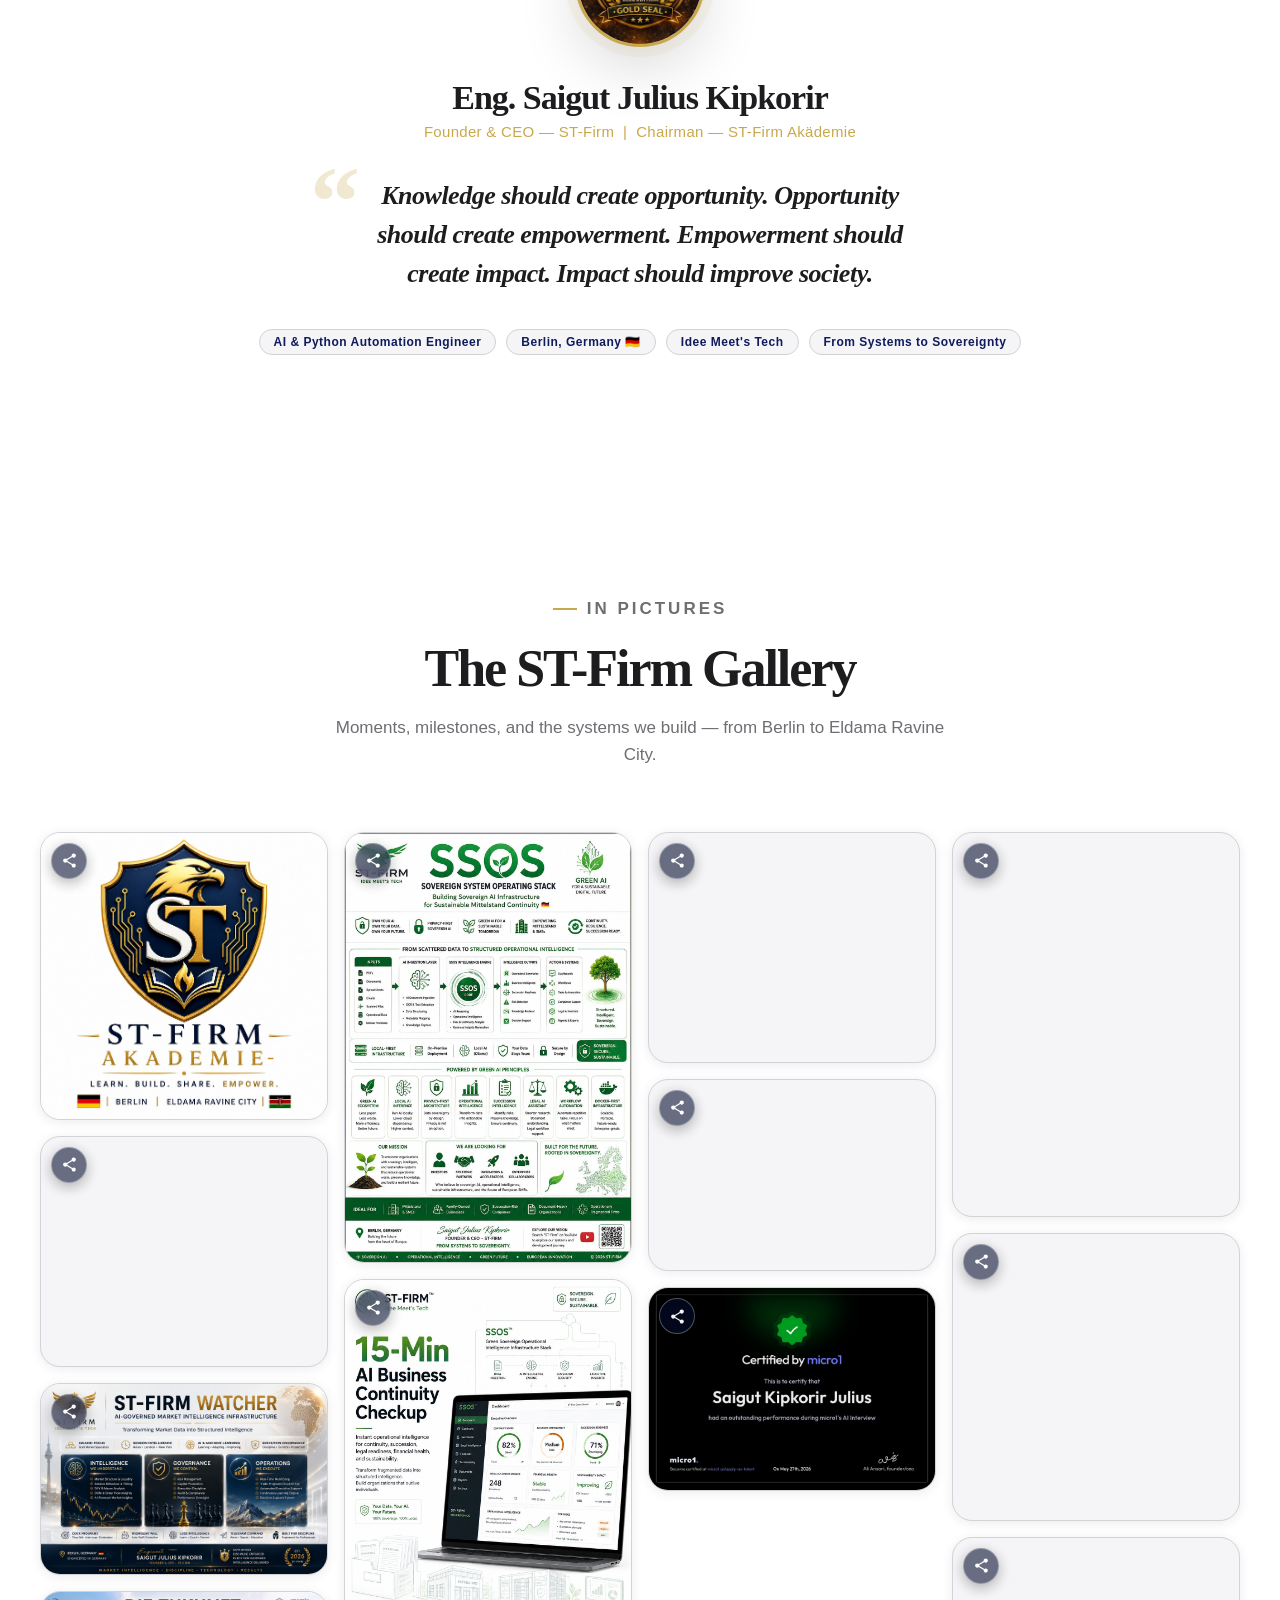
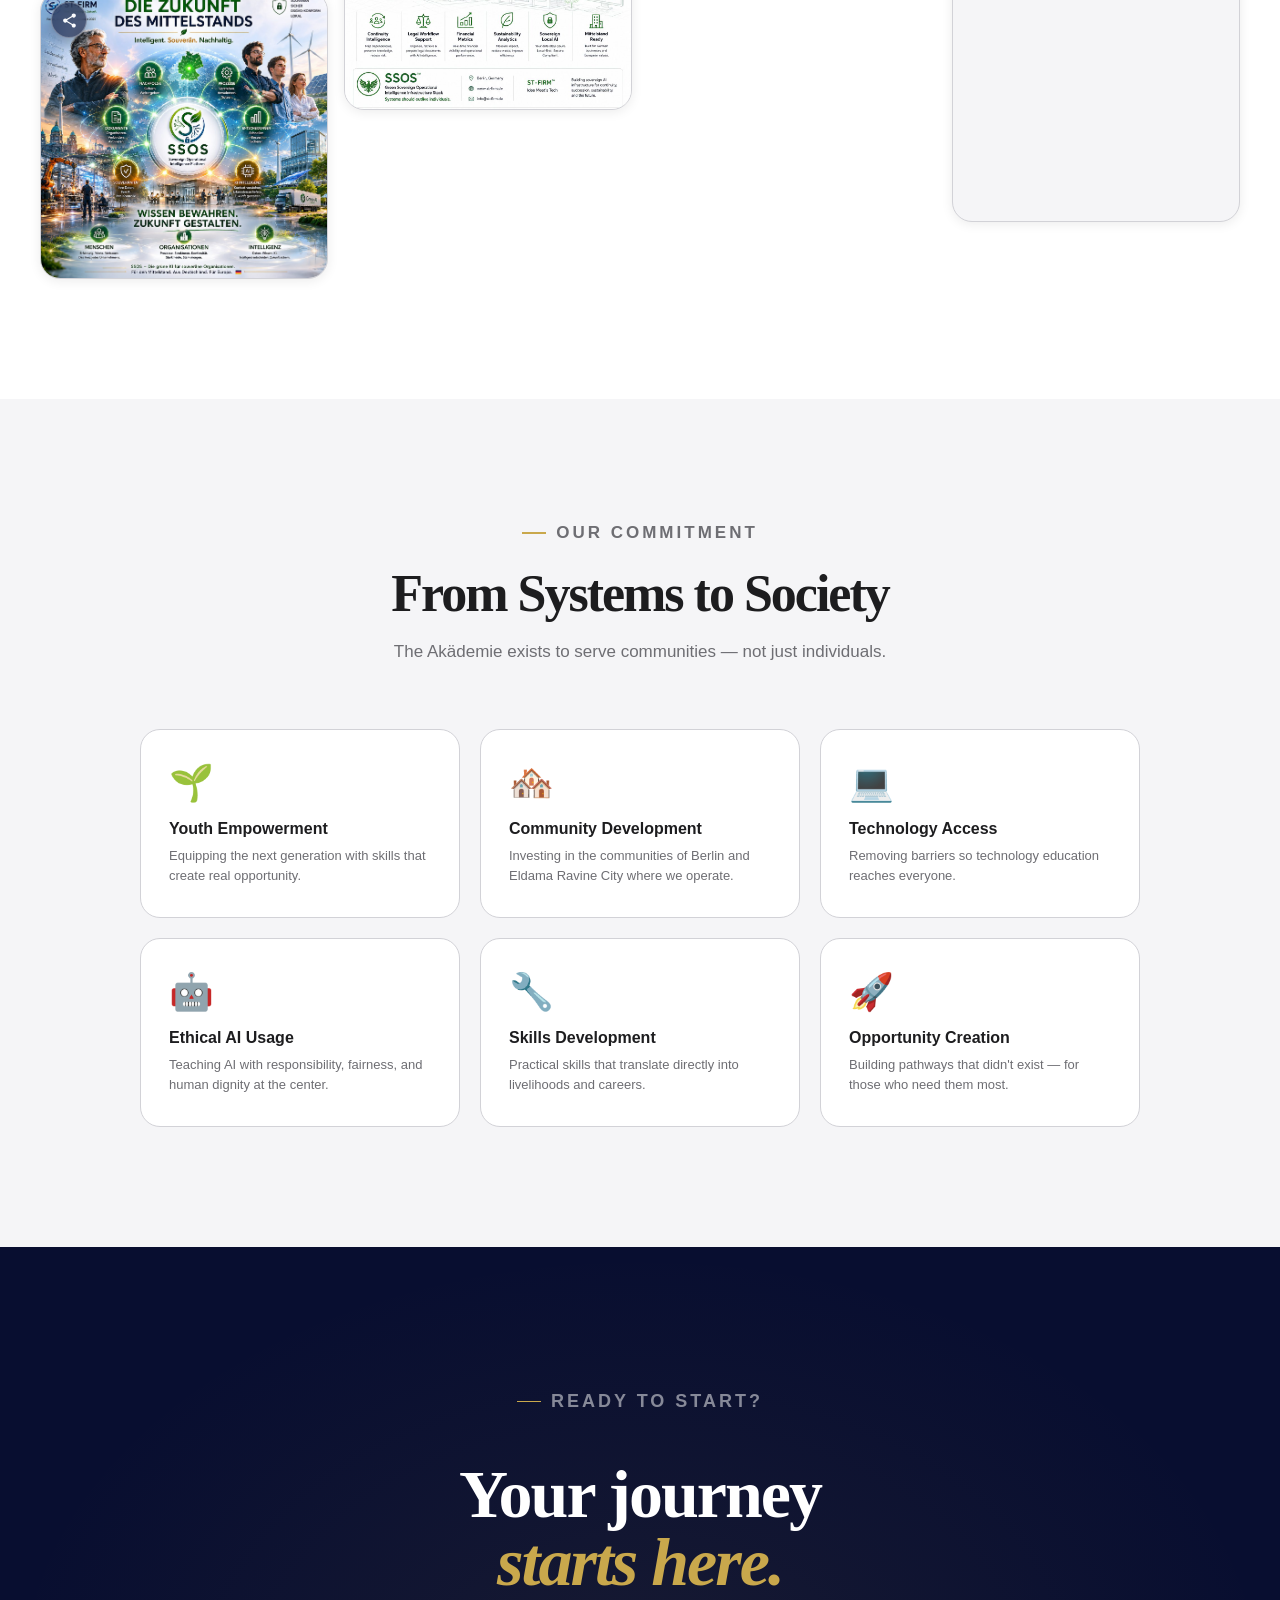
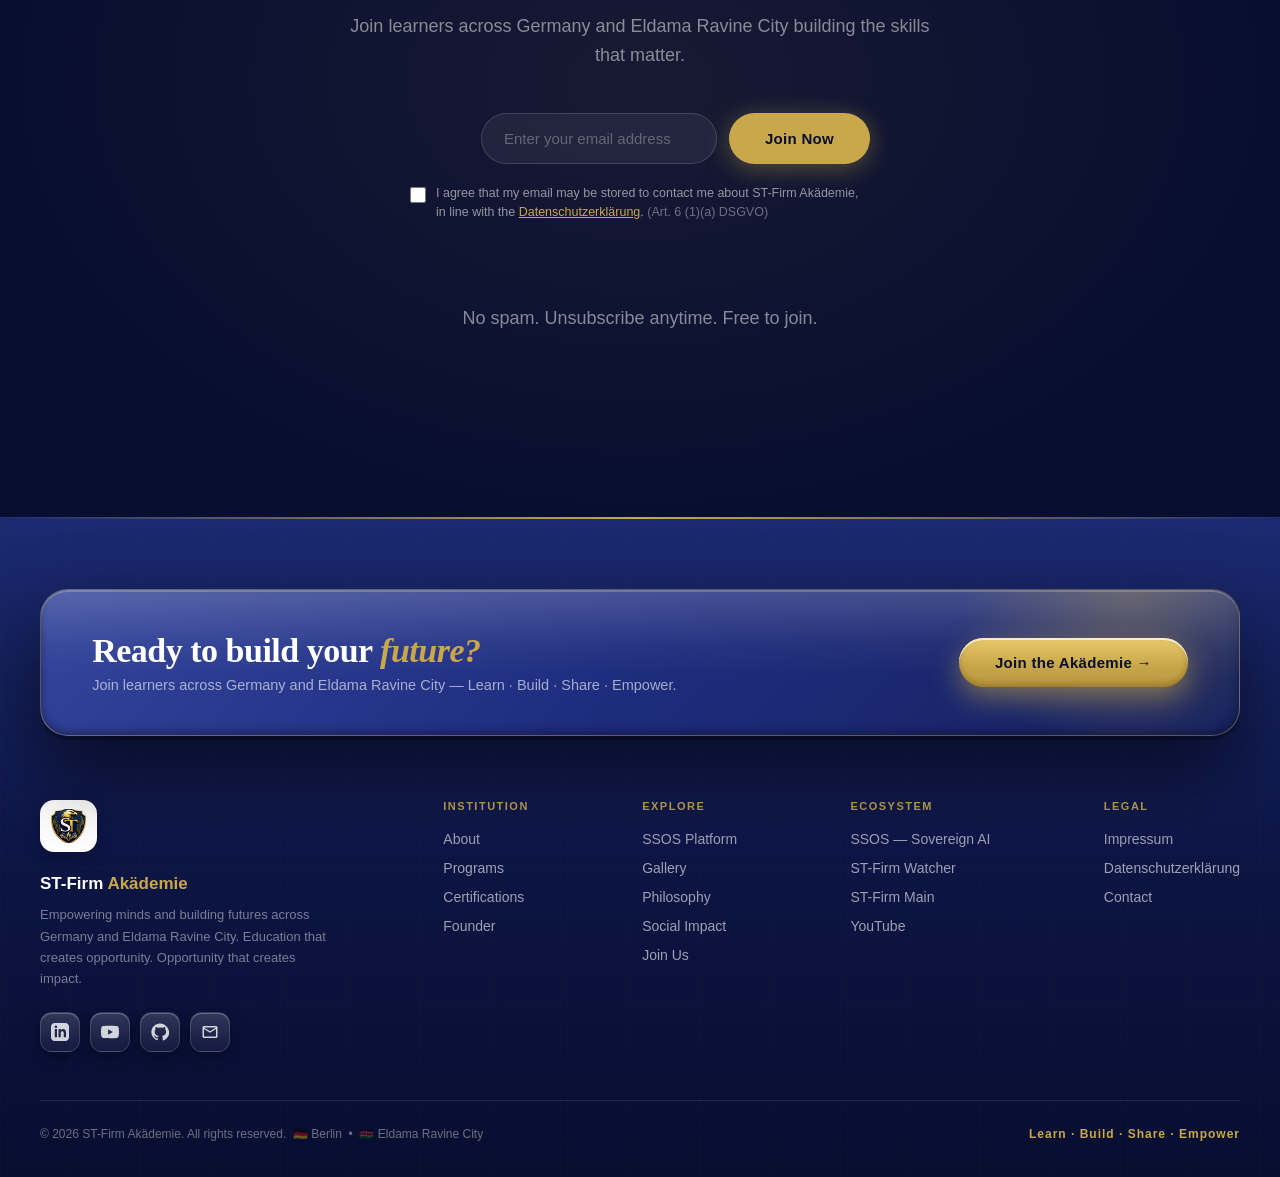
==== commit eda3da5b: "Add visible share button on every gallery thumbnail Previously sharing was only reachable from insid" ====
--- a/index.html
+++ b/index.html
@@ -1003,6 +1003,29 @@
     transition: opacity 0.3s ease, transform 0.3s ease;
   }
   .gallery-item:hover .gallery-zoom { opacity: 1; transform: scale(1); }
+  /* image-open button (wraps the photo) */
+  .gallery-open {
+    display: block; width: 100%; padding: 0; margin: 0;
+    border: none; background: none; cursor: pointer;
+    position: relative; font: inherit; color: inherit;
+    appearance: none; -webkit-appearance: none;
+  }
+  /* per-thumbnail share button (always visible) */
+  .gallery-share-btn {
+    position: absolute; top: 10px; left: 10px; z-index: 4;
+    width: 36px; height: 36px; border-radius: 50%;
+    background: rgba(8,14,48,0.62); border: 1px solid rgba(255,255,255,0.3);
+    color: #fff; cursor: pointer;
+    display: flex; align-items: center; justify-content: center;
+    backdrop-filter: blur(6px); -webkit-backdrop-filter: blur(6px);
+    box-shadow: 0 4px 14px rgba(0,0,0,0.3);
+    opacity: 0.95; transition: background 0.2s, color 0.2s, transform 0.2s, border-color 0.2s;
+  }
+  .gallery-share-btn:hover, .gallery-share-btn:focus-visible {
+    background: var(--gold); color: var(--navy-deep); border-color: var(--gold);
+    transform: scale(1.1);
+  }
+  .gallery-share-btn svg { width: 17px; height: 17px; fill: currentColor; }
   @media(max-width:1000px){ .gallery-masonry { column-count: 3; } }
   @media(max-width:680px){ .gallery-masonry { column-count: 2; column-gap: 12px; } .gallery-item { margin-bottom: 12px; } #gallery { padding: 80px 20px; } }
   @media(max-width:380px){ .gallery-masonry { column-count: 1; } }
@@ -1731,19 +1754,23 @@
 (function renderGallery(){
   const grid = document.getElementById('galleryGrid');
   if (!grid) return;
+  const shareGlyph = '<svg viewBox="0 0 24 24" aria-hidden="true"><path d="M18 16.08c-.76 0-1.44.3-1.96.77L8.91 12.7c.05-.23.09-.46.09-.7s-.04-.47-.09-.7l7.05-4.11c.54.5 1.25.81 2.04.81 1.66 0 3-1.34 3-3s-1.34-3-3-3-3 1.34-3 3c0 .24.04.47.09.7L8.04 9.81C7.5 9.31 6.79 9 6 9c-1.66 0-3 1.34-3 3s1.34 3 3 3c.79 0 1.5-.31 2.04-.81l7.12 4.16c-.05.21-.08.43-.08.65 0 1.61 1.31 2.92 2.92 2.92s2.92-1.31 2.92-2.92-1.31-2.92-2.92-2.92z"/></svg>';
   GALLERY.forEach((item, i) => {
     const plain = item.cap.replace(/<[^>]+>/g, '');
-    const btn = document.createElement('button');
-    btn.className = 'gallery-item';
-    btn.setAttribute('role', 'listitem');
-    btn.dataset.i = i;
-    btn.setAttribute('aria-label', 'View larger: ' + plain);
-    btn.innerHTML =
-      '<img src="' + item.src + '" alt="' + plain.replace(/"/g,'&quot;') + '" loading="lazy" decoding="async"/>' +
-      '<span class="gallery-zoom" aria-hidden="true">⤢</span>' +
-      '<span class="gallery-cap">' + item.cap + '</span>';
-    btn.addEventListener('click', () => openLightbox(i));
-    grid.appendChild(btn);
+    const fig = document.createElement('figure');
+    fig.className = 'gallery-item';
+    fig.setAttribute('role', 'listitem');
+    fig.dataset.i = i;
+    fig.innerHTML =
+      '<button class="gallery-open" aria-label="View larger: ' + plain.replace(/"/g,'&quot;') + '">' +
+        '<img src="' + item.src + '" alt="' + plain.replace(/"/g,'&quot;') + '" loading="lazy" decoding="async"/>' +
+        '<span class="gallery-zoom" aria-hidden="true">⤢</span>' +
+        '<span class="gallery-cap">' + item.cap + '</span>' +
+      '</button>' +
+      '<button class="gallery-share-btn" aria-label="Share: ' + plain.replace(/"/g,'&quot;') + '">' + shareGlyph + '</button>';
+    fig.querySelector('.gallery-open').addEventListener('click', () => openLightbox(i));
+    fig.querySelector('.gallery-share-btn').addEventListener('click', e => { e.stopPropagation(); openShareFor(i); });
+    grid.appendChild(fig);
   });
 }());
 
@@ -1909,6 +1936,11 @@
       .catch(() => shareToastMsg(pageUrl));
   });
 }
+function openShareFor(i){
+  openLightbox(i);      // sets lbIndex + clears popover
+  buildShare();
+  sharePop.classList.add('open');
+}
 lbShare.addEventListener('click', e => {
   e.stopPropagation();
   if (sharePop.classList.contains('open')) { sharePop.classList.remove('open'); return; }
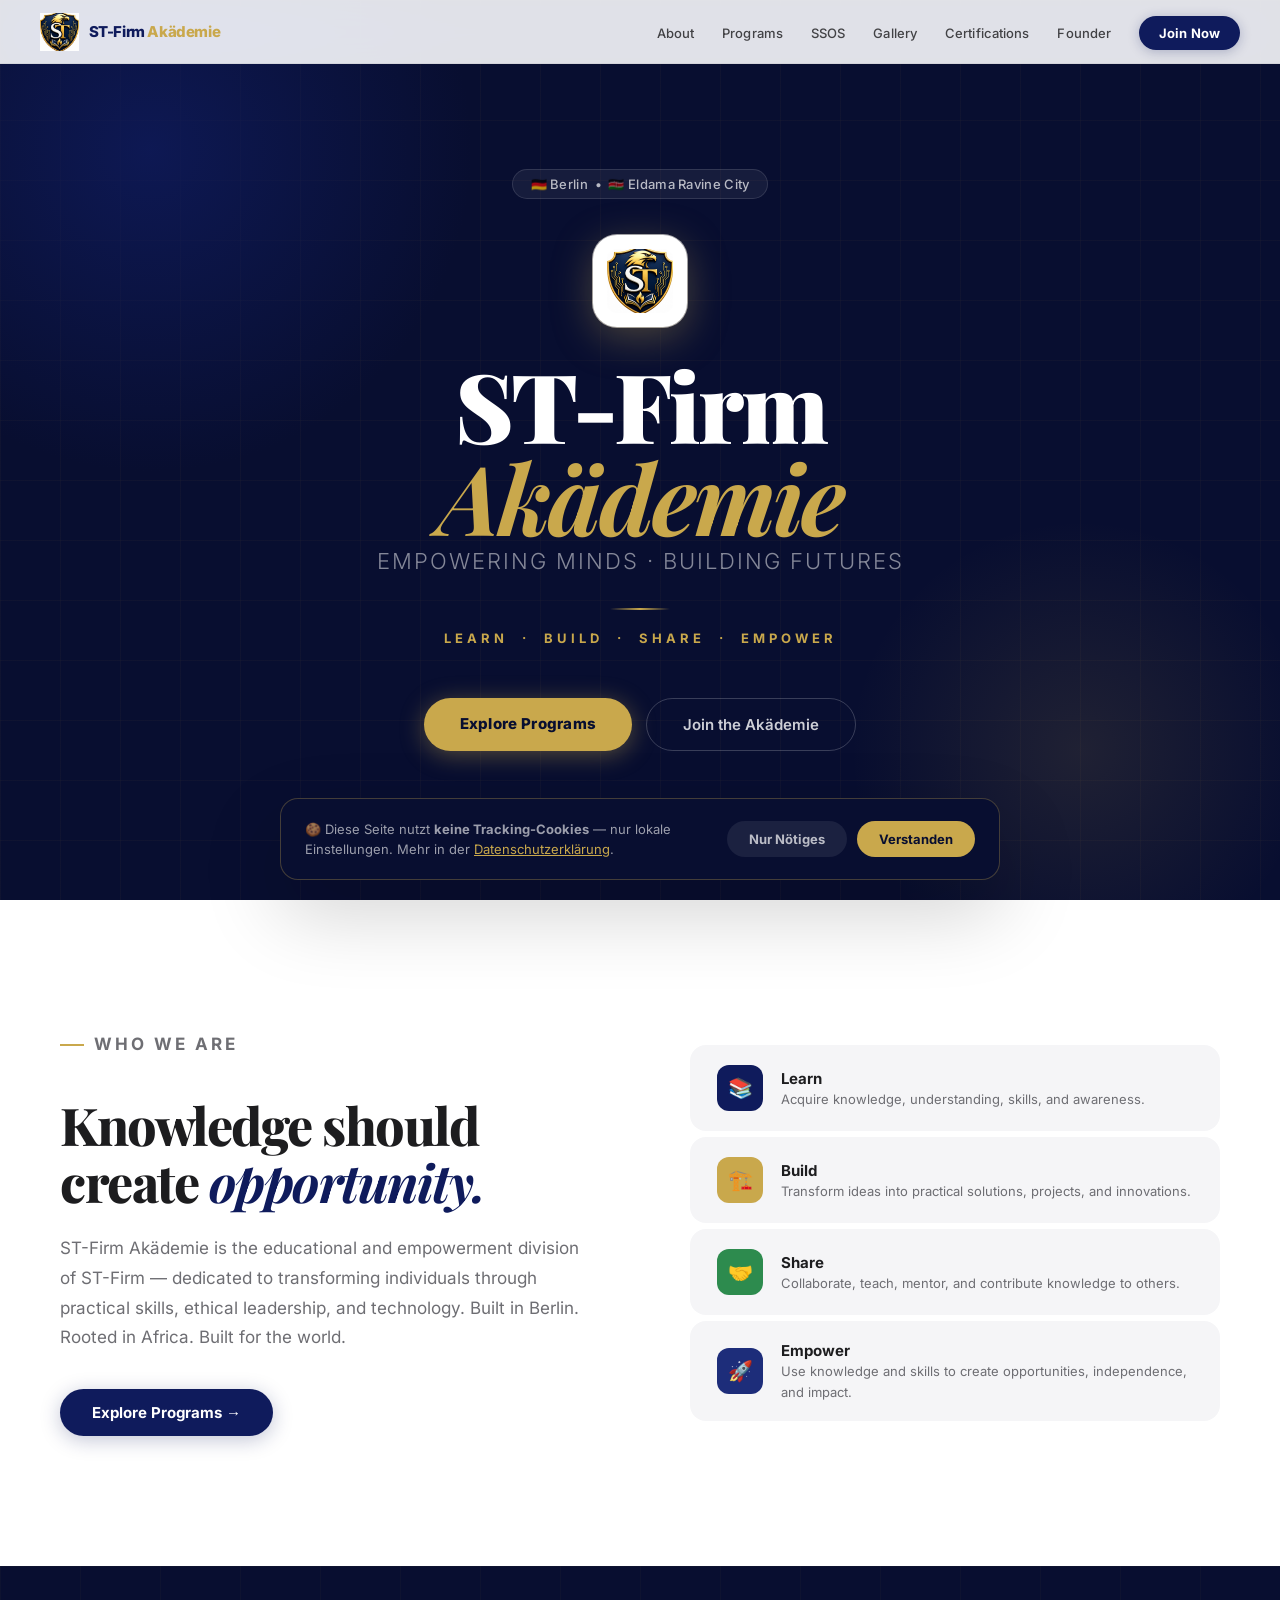
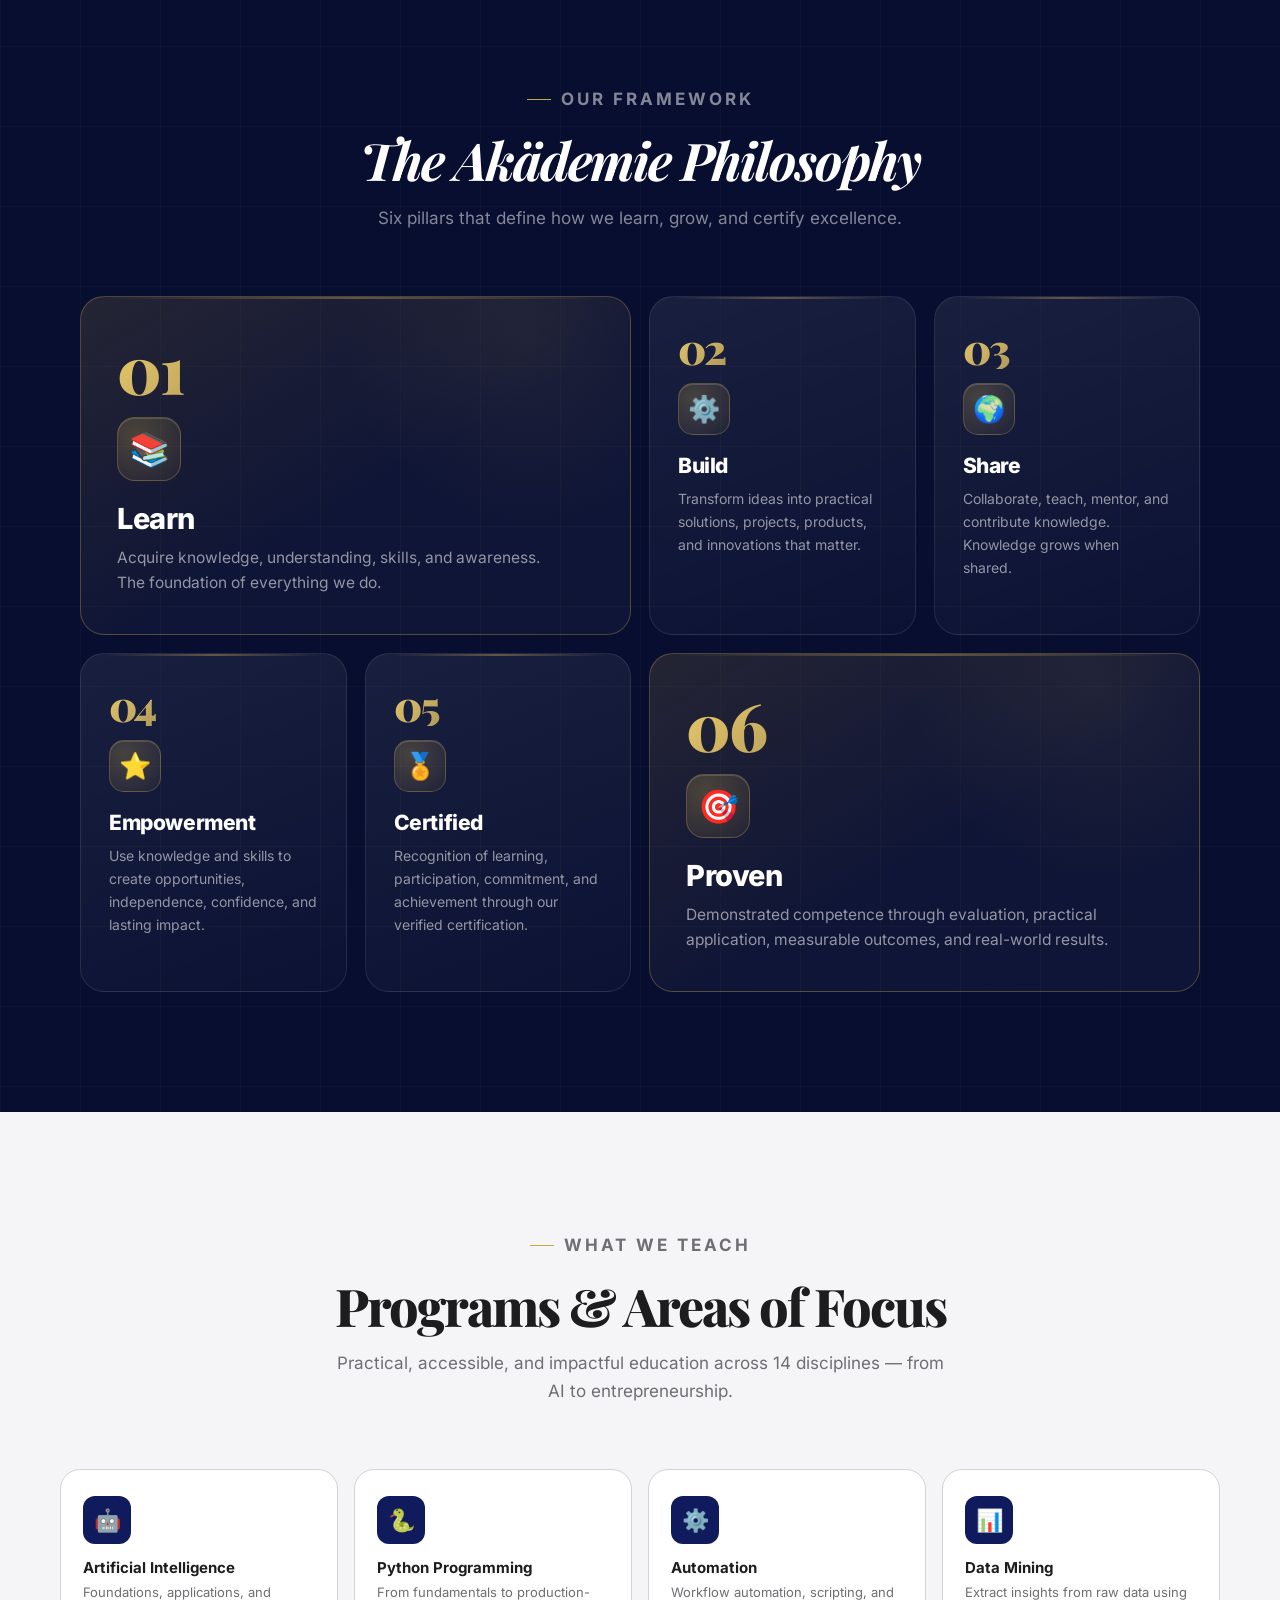
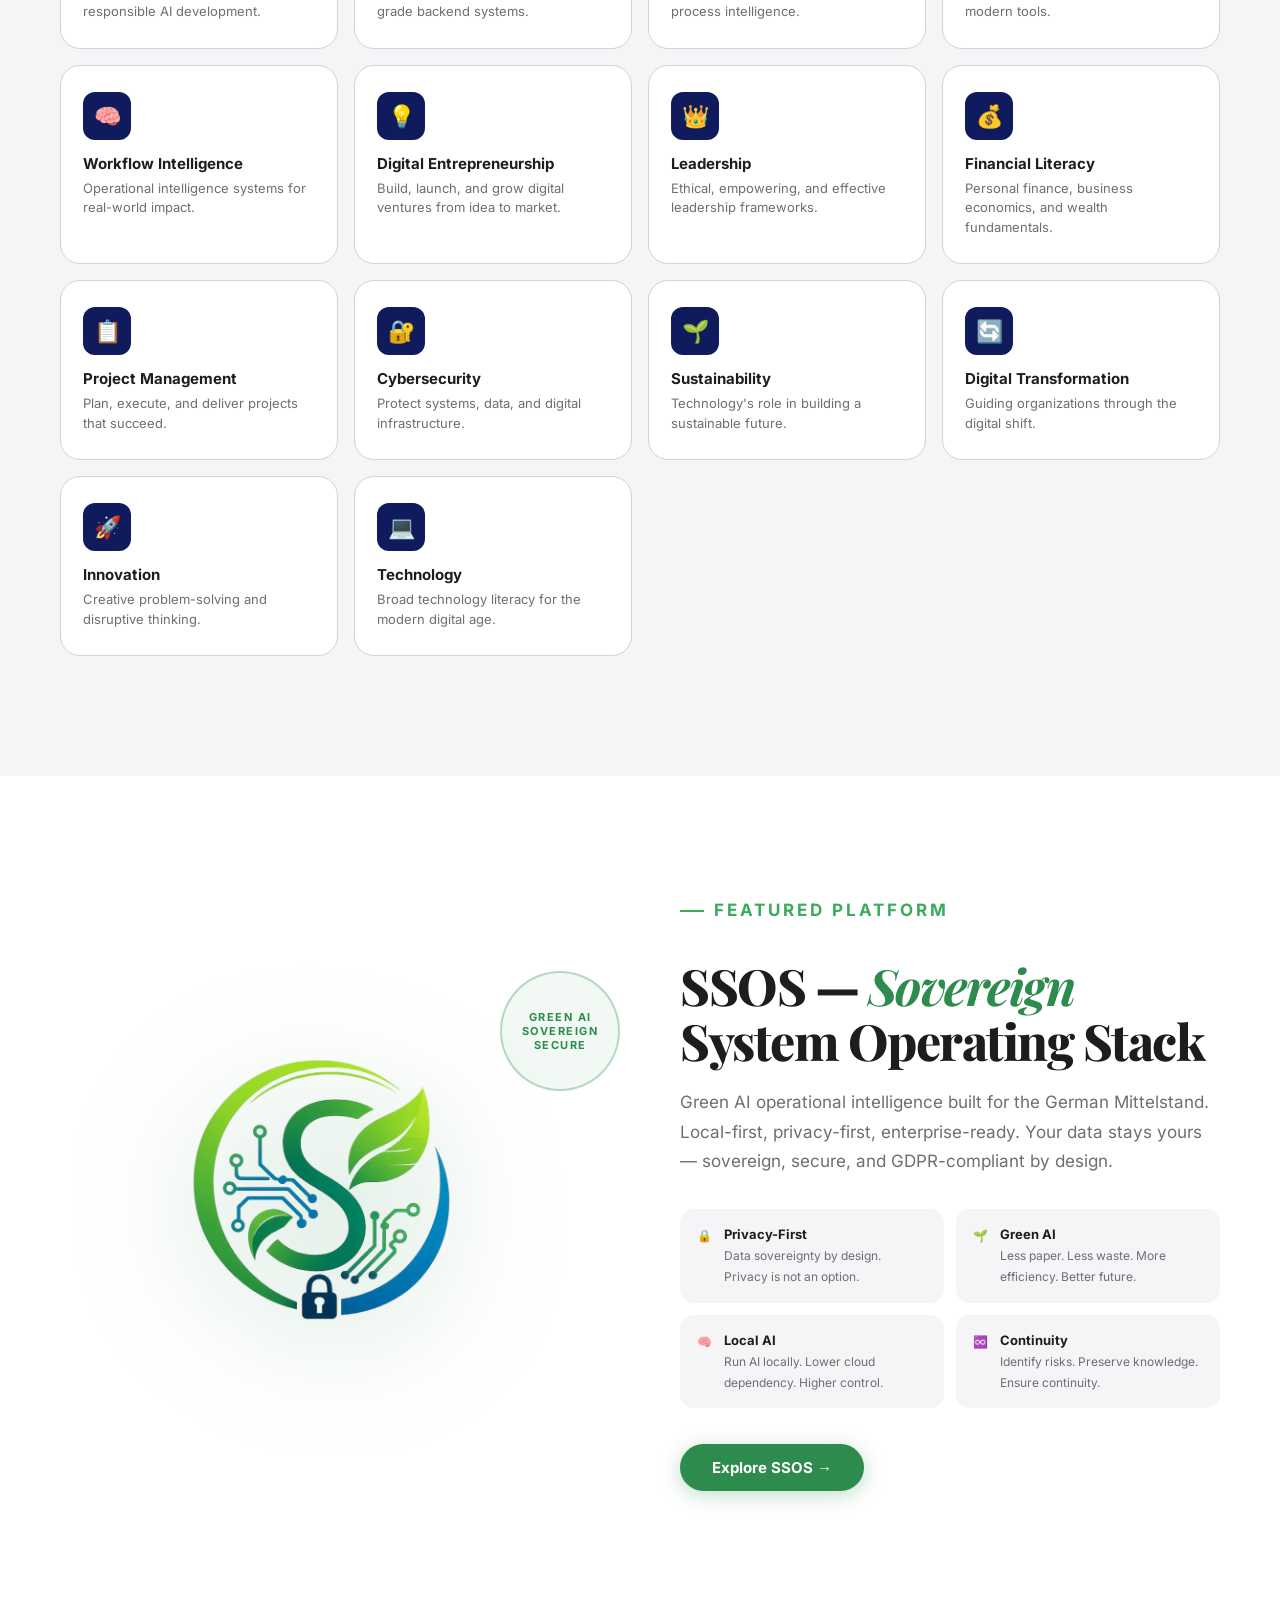
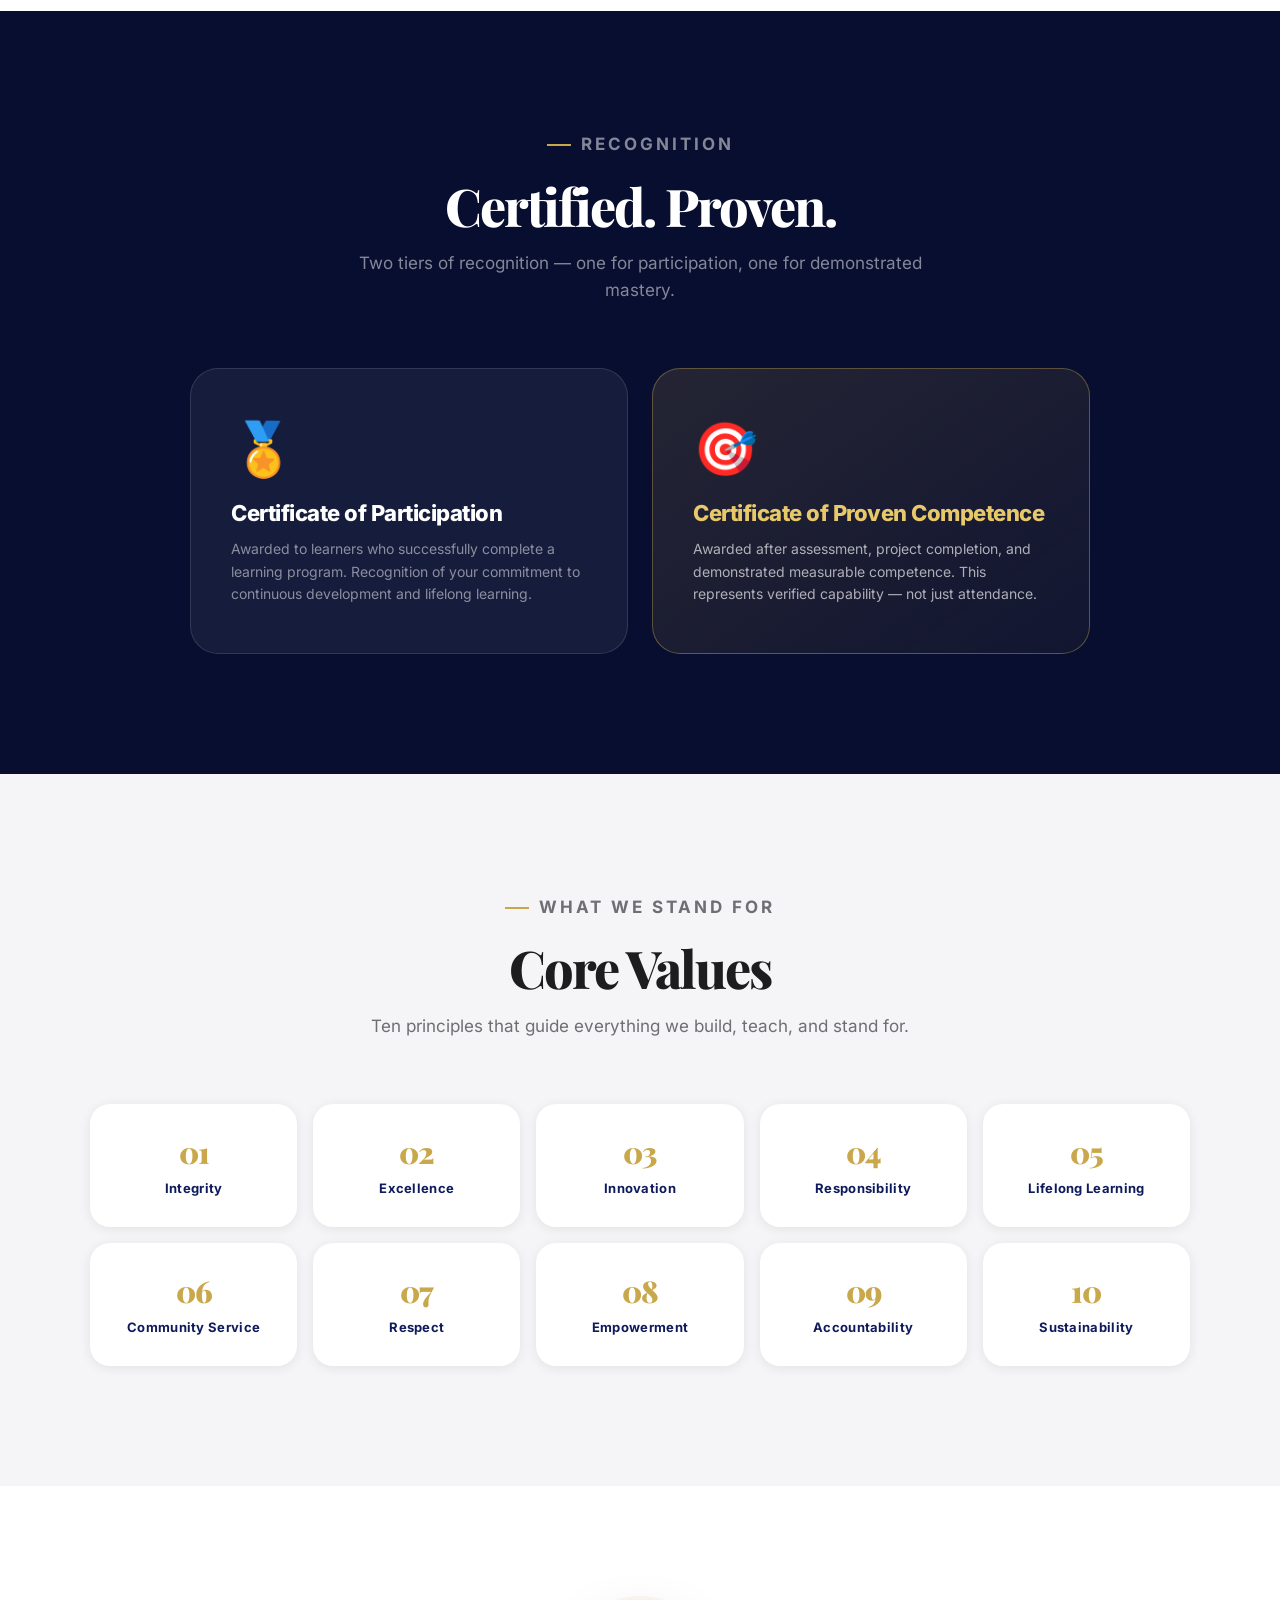
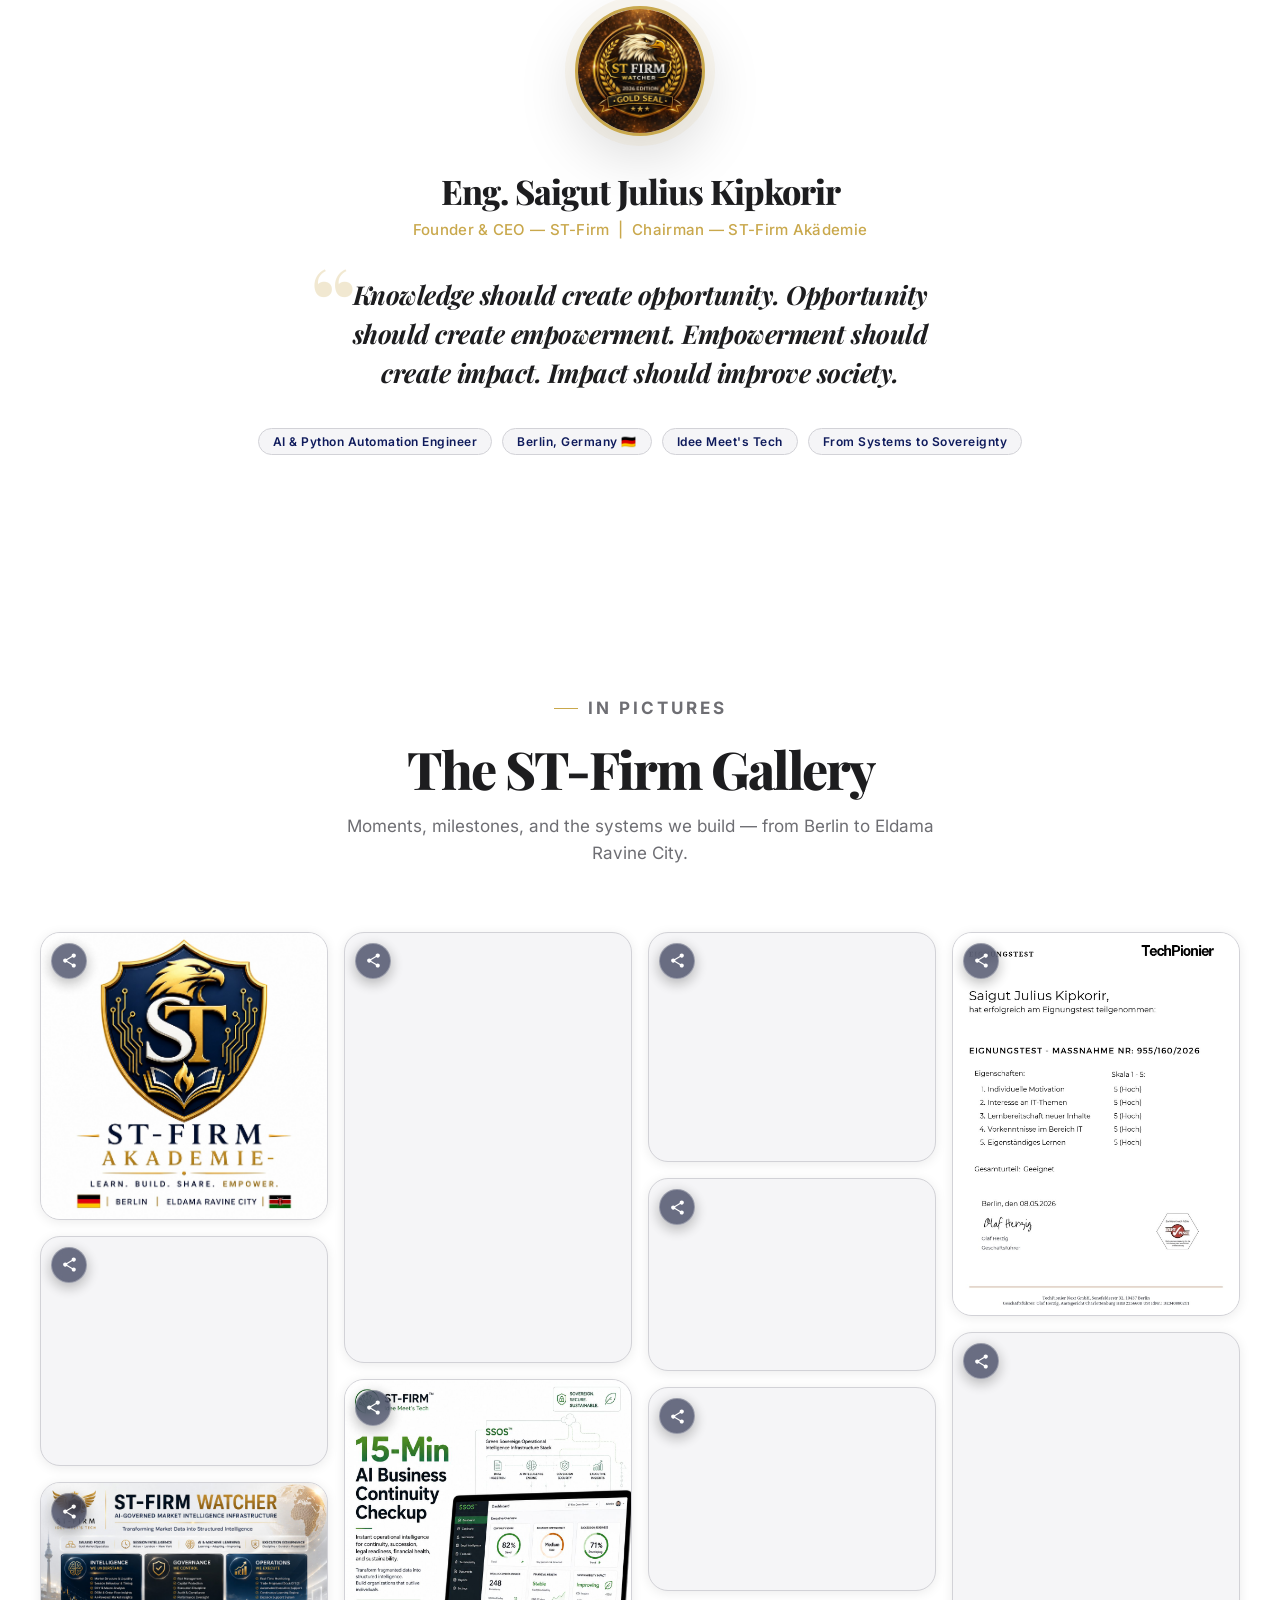
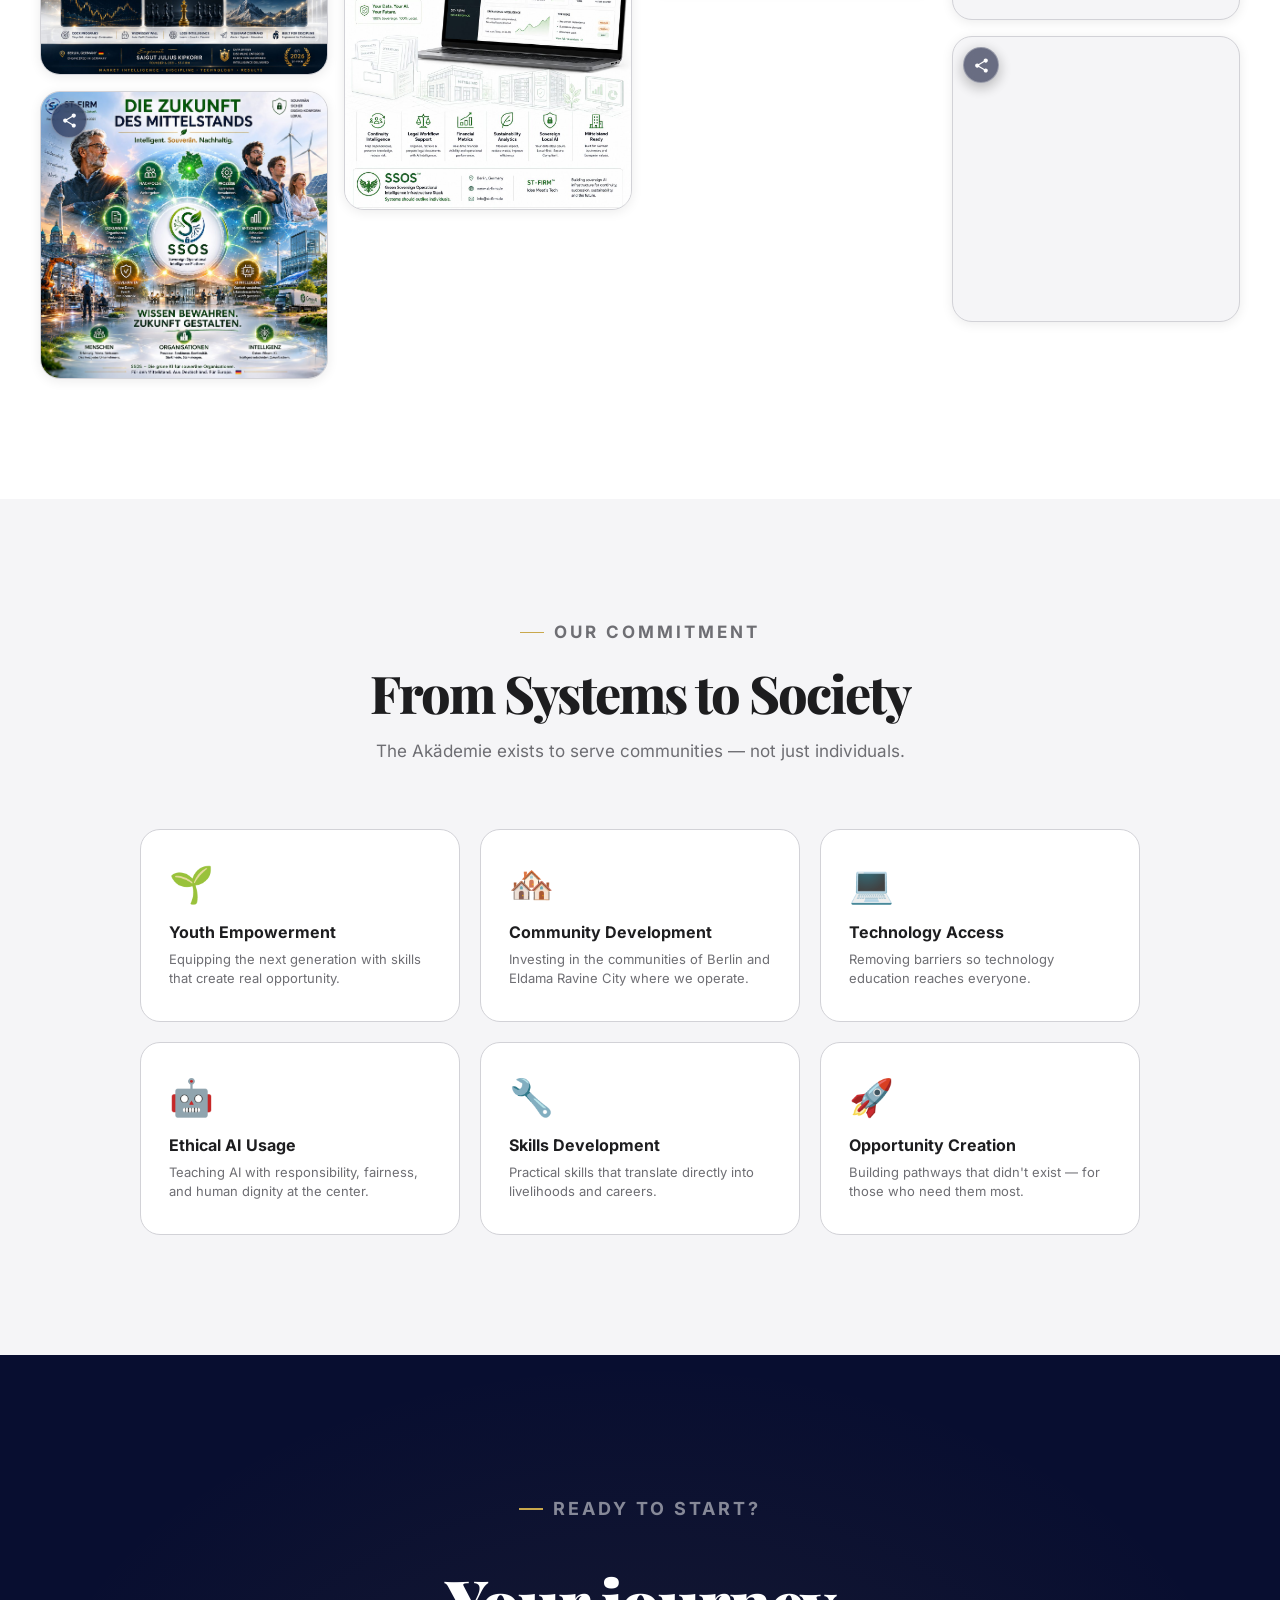
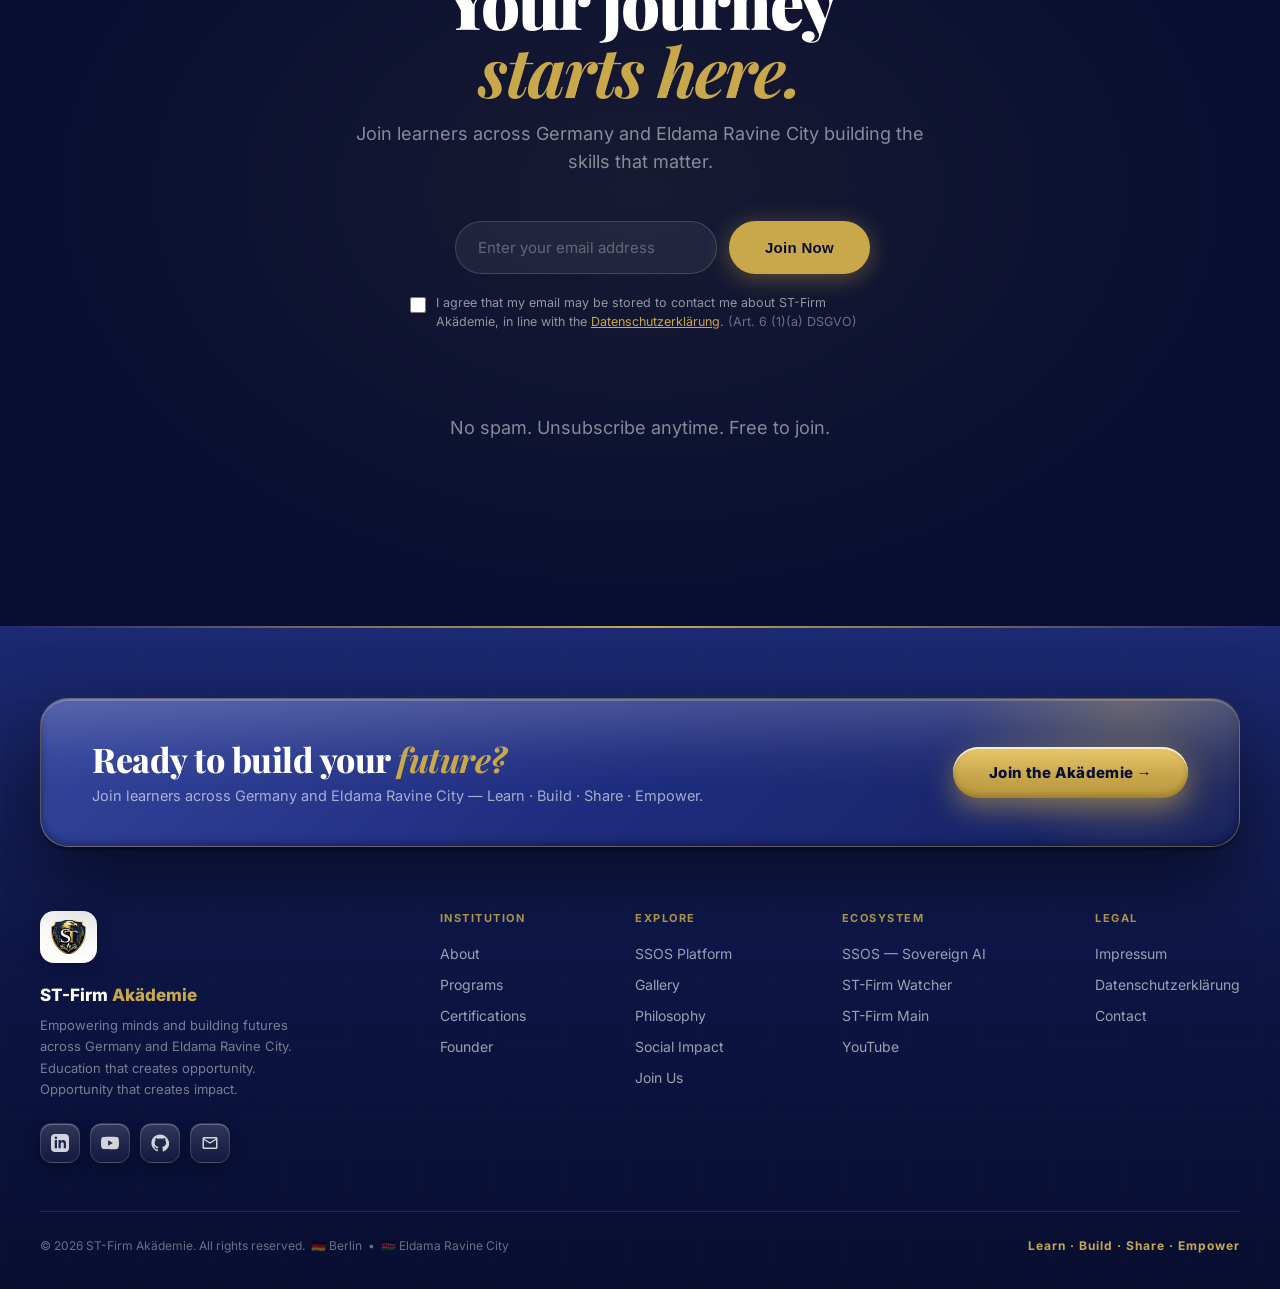
==== commit d5bc0490: "Add self-hosted admin backend for gallery (FastAPI + SQLite + JWT) - admin-backend/: login dashboard" ====
--- a/index.html
+++ b/index.html
@@ -1735,44 +1735,70 @@
 const reduceMotion = window.matchMedia('(prefers-reduced-motion: reduce)').matches;
 
 /* ── Gallery data (edit captions / add photos here) ── */
-const GALLERY = [
-  { src: 'gallery/akademie-crest.jpg',          cap: '<b>ST-Firm Akädemie</b> — Official Crest &amp; Identity' },
-  { src: 'gallery/certificate-achievement.jpg', cap: '<b>Certificate of Achievement</b> — Eng. Saigut Julius Kipkorir' },
-  { src: 'gallery/watcher-intelligence.jpg',    cap: '<b>ST-Firm Watcher</b> — AI-Governed Market Intelligence Infrastructure' },
-  { src: 'gallery/green-ai-mittelstand.jpg',    cap: '<b>Die Zukunft des Mittelstands</b> — Intelligent. Souverän. Nachhaltig.' },
-  { src: 'gallery/ssos-operating-stack.jpg',    cap: '<b>SSOS</b> — From Scattered Data to Structured Operational Intelligence' },
-  { src: 'gallery/ssos-continuity-checkup.jpg', cap: '<b>SSOS</b> — 15-Minute AI Business Continuity Checkup' },
-  { src: 'gallery/rg-master-orchestrator.jpg',  cap: '<b>RG Master</b> — Executive Intelligence Orchestrator' },
-  { src: 'gallery/ssos-sustainable-os.jpg',     cap: '<b>SSOS</b> — Sovereign Sustainable Operating System' },
-  { src: 'gallery/micro1-certificate.jpg',      cap: '<b>Certified by micro1</b> — Outstanding AI Interview Performance (2026)' },
-  { src: 'gallery/eignungstest.jpg',            cap: '<b>Eignungstest „Geeignet"</b> — TechPionier, Berlin (2026)' },
-  { src: 'gallery/st-firm-emblem.jpg',          cap: '<b>Saigut Tech</b> — Idee Meet’s Tech' },
-  { src: 'gallery/ssos-mark.png',               cap: '<b>SSOS</b> — The Green AI Mark' },
+/* GALLERY_API: leave "" to use the built-in list below. After deploying the
+   admin backend, set it to your backend URL, e.g.
+     const GALLERY_API = "https://st-firm-akademie-admin.onrender.com";
+   The site then shows the live, admin-managed gallery, with this list as an
+   instant fallback if the backend is asleep. */
+const GALLERY_API = "";
+const GALLERY_FALLBACK = [
+  { src: 'gallery/akademie-crest.jpg',          cap: '**ST-Firm Akädemie** — Official Crest & Identity' },
+  { src: 'gallery/certificate-achievement.jpg', cap: '**Certificate of Achievement** — Eng. Saigut Julius Kipkorir' },
+  { src: 'gallery/watcher-intelligence.jpg',    cap: '**ST-Firm Watcher** — AI-Governed Market Intelligence Infrastructure' },
+  { src: 'gallery/green-ai-mittelstand.jpg',    cap: '**Die Zukunft des Mittelstands** — Intelligent. Souverän. Nachhaltig.' },
+  { src: 'gallery/ssos-operating-stack.jpg',    cap: '**SSOS** — From Scattered Data to Structured Operational Intelligence' },
+  { src: 'gallery/ssos-continuity-checkup.jpg', cap: '**SSOS** — 15-Minute AI Business Continuity Checkup' },
+  { src: 'gallery/rg-master-orchestrator.jpg',  cap: '**RG Master** — Executive Intelligence Orchestrator' },
+  { src: 'gallery/ssos-sustainable-os.jpg',     cap: '**SSOS** — Sovereign Sustainable Operating System' },
+  { src: 'gallery/micro1-certificate.jpg',      cap: '**Certified by micro1** — Outstanding AI Interview Performance (2026)' },
+  { src: 'gallery/eignungstest.jpg',            cap: '**Eignungstest „Geeignet"** — TechPionier, Berlin (2026)' },
+  { src: 'gallery/st-firm-emblem.jpg',          cap: '**Saigut Tech** — Idee Meet’s Tech' },
+  { src: 'gallery/ssos-mark.png',               cap: '**SSOS** — The Green AI Mark' },
 ];
-
-/* ── Render gallery ── */
-(function renderGallery(){
+let GALLERY = GALLERY_FALLBACK.slice();
+
+// caption: store as plain text with **bold**; render safely (escape, then bold)
+function fmtCap(s){ return (s||'').replace(/&/g,'&amp;').replace(/</g,'&lt;').replace(/>/g,'&gt;').replace(/\*\*([^*]+)\*\*/g,'<b>$1</b>'); }
+function plainCap(s){ return (s||'').replace(/\*\*/g,'').replace(/<[^>]+>/g,''); }
+
+const GAL_SHARE_GLYPH = '<svg viewBox="0 0 24 24" aria-hidden="true"><path d="M18 16.08c-.76 0-1.44.3-1.96.77L8.91 12.7c.05-.23.09-.46.09-.7s-.04-.47-.09-.7l7.05-4.11c.54.5 1.25.81 2.04.81 1.66 0 3-1.34 3-3s-1.34-3-3-3-3 1.34-3 3c0 .24.04.47.09.7L8.04 9.81C7.5 9.31 6.79 9 6 9c-1.66 0-3 1.34-3 3s1.34 3 3 3c.79 0 1.5-.31 2.04-.81l7.12 4.16c-.05.21-.08.43-.08.65 0 1.61 1.31 2.92 2.92 2.92s2.92-1.31 2.92-2.92-1.31-2.92-2.92-2.92z"/></svg>';
+function renderGalleryGrid(){
   const grid = document.getElementById('galleryGrid');
   if (!grid) return;
-  const shareGlyph = '<svg viewBox="0 0 24 24" aria-hidden="true"><path d="M18 16.08c-.76 0-1.44.3-1.96.77L8.91 12.7c.05-.23.09-.46.09-.7s-.04-.47-.09-.7l7.05-4.11c.54.5 1.25.81 2.04.81 1.66 0 3-1.34 3-3s-1.34-3-3-3-3 1.34-3 3c0 .24.04.47.09.7L8.04 9.81C7.5 9.31 6.79 9 6 9c-1.66 0-3 1.34-3 3s1.34 3 3 3c.79 0 1.5-.31 2.04-.81l7.12 4.16c-.05.21-.08.43-.08.65 0 1.61 1.31 2.92 2.92 2.92s2.92-1.31 2.92-2.92-1.31-2.92-2.92-2.92z"/></svg>';
+  grid.innerHTML = '';
   GALLERY.forEach((item, i) => {
-    const plain = item.cap.replace(/<[^>]+>/g, '');
+    const plain = plainCap(item.cap).replace(/"/g,'&quot;');
     const fig = document.createElement('figure');
     fig.className = 'gallery-item';
     fig.setAttribute('role', 'listitem');
     fig.dataset.i = i;
+    fig.style.transitionDelay = `${(i % 4) * 0.06}s`;
     fig.innerHTML =
-      '<button class="gallery-open" aria-label="View larger: ' + plain.replace(/"/g,'&quot;') + '">' +
-        '<img src="' + item.src + '" alt="' + plain.replace(/"/g,'&quot;') + '" loading="lazy" decoding="async"/>' +
+      '<button class="gallery-open" aria-label="View larger: ' + plain + '">' +
+        '<img src="' + item.src + '" alt="' + plain + '" loading="lazy" decoding="async"/>' +
         '<span class="gallery-zoom" aria-hidden="true">⤢</span>' +
-        '<span class="gallery-cap">' + item.cap + '</span>' +
+        '<span class="gallery-cap">' + fmtCap(item.cap) + '</span>' +
       '</button>' +
-      '<button class="gallery-share-btn" aria-label="Share: ' + plain.replace(/"/g,'&quot;') + '">' + shareGlyph + '</button>';
+      '<button class="gallery-share-btn" aria-label="Share: ' + plain + '">' + GAL_SHARE_GLYPH + '</button>';
     fig.querySelector('.gallery-open').addEventListener('click', () => openLightbox(i));
     fig.querySelector('.gallery-share-btn').addEventListener('click', e => { e.stopPropagation(); openShareFor(i); });
+    if (!reduceMotion) observer.observe(fig); else fig.classList.add('visible');
     grid.appendChild(fig);
   });
-}());
+}
+async function initGallery(){
+  renderGalleryGrid();                 // show fallback instantly
+  if (!GALLERY_API) return;
+  try {
+    const r = await fetch(GALLERY_API.replace(/\/+$/,'') + '/api/gallery', { mode: 'cors' });
+    if (!r.ok) return;
+    const data = await r.json();
+    if (Array.isArray(data) && data.length) {
+      GALLERY = data.map(d => ({ src: d.src, cap: d.caption, share: d.share }));
+      renderGalleryGrid();
+    }
+  } catch (e) { /* backend asleep/unreachable — keep fallback */ }
+}
 
 /* ── Intersection Observer — scroll reveal ── */
 const observer = new IntersectionObserver((entries) => {
@@ -1782,15 +1808,17 @@
 }, { threshold: 0.1, rootMargin: '0px 0px -40px 0px' });
 
 document.querySelectorAll(
-  '.fade-up, .program-card, .cert-card, .value-card, .csr-card, .journey-step, .philosophy-card, .gallery-item'
+  '.fade-up, .program-card, .cert-card, .value-card, .csr-card, .journey-step, .philosophy-card'
 ).forEach(el => observer.observe(el));
+
+// build the gallery (fallback first, then live API if configured)
+initGallery();
 
 /* ── Stagger cards ── */
 document.querySelectorAll('.program-card').forEach((c, i) => { c.style.transitionDelay = `${i * 0.04}s`; });
 document.querySelectorAll('.value-card').forEach((c, i) => { c.style.transitionDelay = `${i * 0.05}s`; });
 document.querySelectorAll('.csr-card').forEach((c, i) => { c.style.transitionDelay = `${i * 0.06}s`; });
 document.querySelectorAll('.philosophy-card').forEach((c, i) => { c.style.transitionDelay = `${i * 0.07}s`; });
-document.querySelectorAll('.gallery-item').forEach((c, i) => { c.style.transitionDelay = `${(i % 4) * 0.06}s`; });
 
 /* ── 3D tilt (disabled for reduced motion / touch) ── */
 if (!reduceMotion && window.matchMedia('(pointer:fine)').matches) {
@@ -1840,8 +1868,8 @@
   lbIndex = (i + GALLERY.length) % GALLERY.length;
   const item = GALLERY[lbIndex];
   lbImg.src = item.src;
-  lbImg.alt = item.cap.replace(/<[^>]+>/g, '');
-  lbCap.innerHTML = item.cap;
+  lbImg.alt = plainCap(item.cap);
+  lbCap.innerHTML = fmtCap(item.cap);
   lbCounter.textContent = (lbIndex + 1) + ' / ' + GALLERY.length;
   sharePop.classList.remove('open');
 }
@@ -1909,8 +1937,8 @@
 }
 function buildShare(){
   const item = GALLERY[lbIndex];
-  const title = item.cap.replace(/<[^>]+>/g, '');
-  const pageUrl = SITE_BASE + 'share/' + slugOf(item.src) + '.html';
+  const title = plainCap(item.cap);
+  const pageUrl = item.share || (SITE_BASE + 'share/' + slugOf(item.src) + '.html');
   const tEnc = encodeURIComponent(title + ' — ST-Firm Akädemie');
   const uEnc = encodeURIComponent(pageUrl);
   const links = [
--- a/fonts/fonts.css
+++ b/fonts/fonts.css
@@ -1,22 +1,22 @@
-@font-face{font-family:'Inter';font-style:normal;font-weight:300;font-display:swap;src:url('fonts/inter-300-normal-latin-ext.woff2') format('woff2');unicode-range:U+0100-02BA, U+02BD-02C5, U+02C7-02CC, U+02CE-02D7, U+02DD-02FF, U+0304, U+0308, U+0329, U+1D00-1DBF, U+1E00-1E9F, U+1EF2-1EFF, U+2020, U+20A0-20AB, U+20AD-20C0, U+2113, U+2C60-2C7F, U+A720-A7FF;}
-@font-face{font-family:'Inter';font-style:normal;font-weight:300;font-display:swap;src:url('fonts/inter-300-normal-latin.woff2') format('woff2');unicode-range:U+0000-00FF, U+0131, U+0152-0153, U+02BB-02BC, U+02C6, U+02DA, U+02DC, U+0304, U+0308, U+0329, U+2000-206F, U+20AC, U+2122, U+2191, U+2193, U+2212, U+2215, U+FEFF, U+FFFD;}
-@font-face{font-family:'Inter';font-style:normal;font-weight:400;font-display:swap;src:url('fonts/inter-400-normal-latin-ext.woff2') format('woff2');unicode-range:U+0100-02BA, U+02BD-02C5, U+02C7-02CC, U+02CE-02D7, U+02DD-02FF, U+0304, U+0308, U+0329, U+1D00-1DBF, U+1E00-1E9F, U+1EF2-1EFF, U+2020, U+20A0-20AB, U+20AD-20C0, U+2113, U+2C60-2C7F, U+A720-A7FF;}
-@font-face{font-family:'Inter';font-style:normal;font-weight:400;font-display:swap;src:url('fonts/inter-400-normal-latin.woff2') format('woff2');unicode-range:U+0000-00FF, U+0131, U+0152-0153, U+02BB-02BC, U+02C6, U+02DA, U+02DC, U+0304, U+0308, U+0329, U+2000-206F, U+20AC, U+2122, U+2191, U+2193, U+2212, U+2215, U+FEFF, U+FFFD;}
-@font-face{font-family:'Inter';font-style:normal;font-weight:500;font-display:swap;src:url('fonts/inter-500-normal-latin-ext.woff2') format('woff2');unicode-range:U+0100-02BA, U+02BD-02C5, U+02C7-02CC, U+02CE-02D7, U+02DD-02FF, U+0304, U+0308, U+0329, U+1D00-1DBF, U+1E00-1E9F, U+1EF2-1EFF, U+2020, U+20A0-20AB, U+20AD-20C0, U+2113, U+2C60-2C7F, U+A720-A7FF;}
-@font-face{font-family:'Inter';font-style:normal;font-weight:500;font-display:swap;src:url('fonts/inter-500-normal-latin.woff2') format('woff2');unicode-range:U+0000-00FF, U+0131, U+0152-0153, U+02BB-02BC, U+02C6, U+02DA, U+02DC, U+0304, U+0308, U+0329, U+2000-206F, U+20AC, U+2122, U+2191, U+2193, U+2212, U+2215, U+FEFF, U+FFFD;}
-@font-face{font-family:'Inter';font-style:normal;font-weight:600;font-display:swap;src:url('fonts/inter-600-normal-latin-ext.woff2') format('woff2');unicode-range:U+0100-02BA, U+02BD-02C5, U+02C7-02CC, U+02CE-02D7, U+02DD-02FF, U+0304, U+0308, U+0329, U+1D00-1DBF, U+1E00-1E9F, U+1EF2-1EFF, U+2020, U+20A0-20AB, U+20AD-20C0, U+2113, U+2C60-2C7F, U+A720-A7FF;}
-@font-face{font-family:'Inter';font-style:normal;font-weight:600;font-display:swap;src:url('fonts/inter-600-normal-latin.woff2') format('woff2');unicode-range:U+0000-00FF, U+0131, U+0152-0153, U+02BB-02BC, U+02C6, U+02DA, U+02DC, U+0304, U+0308, U+0329, U+2000-206F, U+20AC, U+2122, U+2191, U+2193, U+2212, U+2215, U+FEFF, U+FFFD;}
-@font-face{font-family:'Inter';font-style:normal;font-weight:700;font-display:swap;src:url('fonts/inter-700-normal-latin-ext.woff2') format('woff2');unicode-range:U+0100-02BA, U+02BD-02C5, U+02C7-02CC, U+02CE-02D7, U+02DD-02FF, U+0304, U+0308, U+0329, U+1D00-1DBF, U+1E00-1E9F, U+1EF2-1EFF, U+2020, U+20A0-20AB, U+20AD-20C0, U+2113, U+2C60-2C7F, U+A720-A7FF;}
-@font-face{font-family:'Inter';font-style:normal;font-weight:700;font-display:swap;src:url('fonts/inter-700-normal-latin.woff2') format('woff2');unicode-range:U+0000-00FF, U+0131, U+0152-0153, U+02BB-02BC, U+02C6, U+02DA, U+02DC, U+0304, U+0308, U+0329, U+2000-206F, U+20AC, U+2122, U+2191, U+2193, U+2212, U+2215, U+FEFF, U+FFFD;}
-@font-face{font-family:'Inter';font-style:normal;font-weight:800;font-display:swap;src:url('fonts/inter-800-normal-latin-ext.woff2') format('woff2');unicode-range:U+0100-02BA, U+02BD-02C5, U+02C7-02CC, U+02CE-02D7, U+02DD-02FF, U+0304, U+0308, U+0329, U+1D00-1DBF, U+1E00-1E9F, U+1EF2-1EFF, U+2020, U+20A0-20AB, U+20AD-20C0, U+2113, U+2C60-2C7F, U+A720-A7FF;}
-@font-face{font-family:'Inter';font-style:normal;font-weight:800;font-display:swap;src:url('fonts/inter-800-normal-latin.woff2') format('woff2');unicode-range:U+0000-00FF, U+0131, U+0152-0153, U+02BB-02BC, U+02C6, U+02DA, U+02DC, U+0304, U+0308, U+0329, U+2000-206F, U+20AC, U+2122, U+2191, U+2193, U+2212, U+2215, U+FEFF, U+FFFD;}
-@font-face{font-family:'Inter';font-style:normal;font-weight:900;font-display:swap;src:url('fonts/inter-900-normal-latin-ext.woff2') format('woff2');unicode-range:U+0100-02BA, U+02BD-02C5, U+02C7-02CC, U+02CE-02D7, U+02DD-02FF, U+0304, U+0308, U+0329, U+1D00-1DBF, U+1E00-1E9F, U+1EF2-1EFF, U+2020, U+20A0-20AB, U+20AD-20C0, U+2113, U+2C60-2C7F, U+A720-A7FF;}
-@font-face{font-family:'Inter';font-style:normal;font-weight:900;font-display:swap;src:url('fonts/inter-900-normal-latin.woff2') format('woff2');unicode-range:U+0000-00FF, U+0131, U+0152-0153, U+02BB-02BC, U+02C6, U+02DA, U+02DC, U+0304, U+0308, U+0329, U+2000-206F, U+20AC, U+2122, U+2191, U+2193, U+2212, U+2215, U+FEFF, U+FFFD;}
-@font-face{font-family:'Playfair Display';font-style:italic;font-weight:700;font-display:swap;src:url('fonts/playfair-display-700-italic-latin-ext.woff2') format('woff2');unicode-range:U+0100-02BA, U+02BD-02C5, U+02C7-02CC, U+02CE-02D7, U+02DD-02FF, U+0304, U+0308, U+0329, U+1D00-1DBF, U+1E00-1E9F, U+1EF2-1EFF, U+2020, U+20A0-20AB, U+20AD-20C0, U+2113, U+2C60-2C7F, U+A720-A7FF;}
-@font-face{font-family:'Playfair Display';font-style:italic;font-weight:700;font-display:swap;src:url('fonts/playfair-display-700-italic-latin.woff2') format('woff2');unicode-range:U+0000-00FF, U+0131, U+0152-0153, U+02BB-02BC, U+02C6, U+02DA, U+02DC, U+0304, U+0308, U+0329, U+2000-206F, U+20AC, U+2122, U+2191, U+2193, U+2212, U+2215, U+FEFF, U+FFFD;}
-@font-face{font-family:'Playfair Display';font-style:normal;font-weight:700;font-display:swap;src:url('fonts/playfair-display-700-normal-latin-ext.woff2') format('woff2');unicode-range:U+0100-02BA, U+02BD-02C5, U+02C7-02CC, U+02CE-02D7, U+02DD-02FF, U+0304, U+0308, U+0329, U+1D00-1DBF, U+1E00-1E9F, U+1EF2-1EFF, U+2020, U+20A0-20AB, U+20AD-20C0, U+2113, U+2C60-2C7F, U+A720-A7FF;}
-@font-face{font-family:'Playfair Display';font-style:normal;font-weight:700;font-display:swap;src:url('fonts/playfair-display-700-normal-latin.woff2') format('woff2');unicode-range:U+0000-00FF, U+0131, U+0152-0153, U+02BB-02BC, U+02C6, U+02DA, U+02DC, U+0304, U+0308, U+0329, U+2000-206F, U+20AC, U+2122, U+2191, U+2193, U+2212, U+2215, U+FEFF, U+FFFD;}
-@font-face{font-family:'Playfair Display';font-style:normal;font-weight:800;font-display:swap;src:url('fonts/playfair-display-800-normal-latin-ext.woff2') format('woff2');unicode-range:U+0100-02BA, U+02BD-02C5, U+02C7-02CC, U+02CE-02D7, U+02DD-02FF, U+0304, U+0308, U+0329, U+1D00-1DBF, U+1E00-1E9F, U+1EF2-1EFF, U+2020, U+20A0-20AB, U+20AD-20C0, U+2113, U+2C60-2C7F, U+A720-A7FF;}
-@font-face{font-family:'Playfair Display';font-style:normal;font-weight:800;font-display:swap;src:url('fonts/playfair-display-800-normal-latin.woff2') format('woff2');unicode-range:U+0000-00FF, U+0131, U+0152-0153, U+02BB-02BC, U+02C6, U+02DA, U+02DC, U+0304, U+0308, U+0329, U+2000-206F, U+20AC, U+2122, U+2191, U+2193, U+2212, U+2215, U+FEFF, U+FFFD;}
-@font-face{font-family:'Playfair Display';font-style:normal;font-weight:900;font-display:swap;src:url('fonts/playfair-display-900-normal-latin-ext.woff2') format('woff2');unicode-range:U+0100-02BA, U+02BD-02C5, U+02C7-02CC, U+02CE-02D7, U+02DD-02FF, U+0304, U+0308, U+0329, U+1D00-1DBF, U+1E00-1E9F, U+1EF2-1EFF, U+2020, U+20A0-20AB, U+20AD-20C0, U+2113, U+2C60-2C7F, U+A720-A7FF;}
-@font-face{font-family:'Playfair Display';font-style:normal;font-weight:900;font-display:swap;src:url('fonts/playfair-display-900-normal-latin.woff2') format('woff2');unicode-range:U+0000-00FF, U+0131, U+0152-0153, U+02BB-02BC, U+02C6, U+02DA, U+02DC, U+0304, U+0308, U+0329, U+2000-206F, U+20AC, U+2122, U+2191, U+2193, U+2212, U+2215, U+FEFF, U+FFFD;}+@font-face{font-family:'Inter';font-style:normal;font-weight:300;font-display:swap;src:url('inter-300-normal-latin-ext.woff2') format('woff2');unicode-range:U+0100-02BA, U+02BD-02C5, U+02C7-02CC, U+02CE-02D7, U+02DD-02FF, U+0304, U+0308, U+0329, U+1D00-1DBF, U+1E00-1E9F, U+1EF2-1EFF, U+2020, U+20A0-20AB, U+20AD-20C0, U+2113, U+2C60-2C7F, U+A720-A7FF;}
+@font-face{font-family:'Inter';font-style:normal;font-weight:300;font-display:swap;src:url('inter-300-normal-latin.woff2') format('woff2');unicode-range:U+0000-00FF, U+0131, U+0152-0153, U+02BB-02BC, U+02C6, U+02DA, U+02DC, U+0304, U+0308, U+0329, U+2000-206F, U+20AC, U+2122, U+2191, U+2193, U+2212, U+2215, U+FEFF, U+FFFD;}
+@font-face{font-family:'Inter';font-style:normal;font-weight:400;font-display:swap;src:url('inter-400-normal-latin-ext.woff2') format('woff2');unicode-range:U+0100-02BA, U+02BD-02C5, U+02C7-02CC, U+02CE-02D7, U+02DD-02FF, U+0304, U+0308, U+0329, U+1D00-1DBF, U+1E00-1E9F, U+1EF2-1EFF, U+2020, U+20A0-20AB, U+20AD-20C0, U+2113, U+2C60-2C7F, U+A720-A7FF;}
+@font-face{font-family:'Inter';font-style:normal;font-weight:400;font-display:swap;src:url('inter-400-normal-latin.woff2') format('woff2');unicode-range:U+0000-00FF, U+0131, U+0152-0153, U+02BB-02BC, U+02C6, U+02DA, U+02DC, U+0304, U+0308, U+0329, U+2000-206F, U+20AC, U+2122, U+2191, U+2193, U+2212, U+2215, U+FEFF, U+FFFD;}
+@font-face{font-family:'Inter';font-style:normal;font-weight:500;font-display:swap;src:url('inter-500-normal-latin-ext.woff2') format('woff2');unicode-range:U+0100-02BA, U+02BD-02C5, U+02C7-02CC, U+02CE-02D7, U+02DD-02FF, U+0304, U+0308, U+0329, U+1D00-1DBF, U+1E00-1E9F, U+1EF2-1EFF, U+2020, U+20A0-20AB, U+20AD-20C0, U+2113, U+2C60-2C7F, U+A720-A7FF;}
+@font-face{font-family:'Inter';font-style:normal;font-weight:500;font-display:swap;src:url('inter-500-normal-latin.woff2') format('woff2');unicode-range:U+0000-00FF, U+0131, U+0152-0153, U+02BB-02BC, U+02C6, U+02DA, U+02DC, U+0304, U+0308, U+0329, U+2000-206F, U+20AC, U+2122, U+2191, U+2193, U+2212, U+2215, U+FEFF, U+FFFD;}
+@font-face{font-family:'Inter';font-style:normal;font-weight:600;font-display:swap;src:url('inter-600-normal-latin-ext.woff2') format('woff2');unicode-range:U+0100-02BA, U+02BD-02C5, U+02C7-02CC, U+02CE-02D7, U+02DD-02FF, U+0304, U+0308, U+0329, U+1D00-1DBF, U+1E00-1E9F, U+1EF2-1EFF, U+2020, U+20A0-20AB, U+20AD-20C0, U+2113, U+2C60-2C7F, U+A720-A7FF;}
+@font-face{font-family:'Inter';font-style:normal;font-weight:600;font-display:swap;src:url('inter-600-normal-latin.woff2') format('woff2');unicode-range:U+0000-00FF, U+0131, U+0152-0153, U+02BB-02BC, U+02C6, U+02DA, U+02DC, U+0304, U+0308, U+0329, U+2000-206F, U+20AC, U+2122, U+2191, U+2193, U+2212, U+2215, U+FEFF, U+FFFD;}
+@font-face{font-family:'Inter';font-style:normal;font-weight:700;font-display:swap;src:url('inter-700-normal-latin-ext.woff2') format('woff2');unicode-range:U+0100-02BA, U+02BD-02C5, U+02C7-02CC, U+02CE-02D7, U+02DD-02FF, U+0304, U+0308, U+0329, U+1D00-1DBF, U+1E00-1E9F, U+1EF2-1EFF, U+2020, U+20A0-20AB, U+20AD-20C0, U+2113, U+2C60-2C7F, U+A720-A7FF;}
+@font-face{font-family:'Inter';font-style:normal;font-weight:700;font-display:swap;src:url('inter-700-normal-latin.woff2') format('woff2');unicode-range:U+0000-00FF, U+0131, U+0152-0153, U+02BB-02BC, U+02C6, U+02DA, U+02DC, U+0304, U+0308, U+0329, U+2000-206F, U+20AC, U+2122, U+2191, U+2193, U+2212, U+2215, U+FEFF, U+FFFD;}
+@font-face{font-family:'Inter';font-style:normal;font-weight:800;font-display:swap;src:url('inter-800-normal-latin-ext.woff2') format('woff2');unicode-range:U+0100-02BA, U+02BD-02C5, U+02C7-02CC, U+02CE-02D7, U+02DD-02FF, U+0304, U+0308, U+0329, U+1D00-1DBF, U+1E00-1E9F, U+1EF2-1EFF, U+2020, U+20A0-20AB, U+20AD-20C0, U+2113, U+2C60-2C7F, U+A720-A7FF;}
+@font-face{font-family:'Inter';font-style:normal;font-weight:800;font-display:swap;src:url('inter-800-normal-latin.woff2') format('woff2');unicode-range:U+0000-00FF, U+0131, U+0152-0153, U+02BB-02BC, U+02C6, U+02DA, U+02DC, U+0304, U+0308, U+0329, U+2000-206F, U+20AC, U+2122, U+2191, U+2193, U+2212, U+2215, U+FEFF, U+FFFD;}
+@font-face{font-family:'Inter';font-style:normal;font-weight:900;font-display:swap;src:url('inter-900-normal-latin-ext.woff2') format('woff2');unicode-range:U+0100-02BA, U+02BD-02C5, U+02C7-02CC, U+02CE-02D7, U+02DD-02FF, U+0304, U+0308, U+0329, U+1D00-1DBF, U+1E00-1E9F, U+1EF2-1EFF, U+2020, U+20A0-20AB, U+20AD-20C0, U+2113, U+2C60-2C7F, U+A720-A7FF;}
+@font-face{font-family:'Inter';font-style:normal;font-weight:900;font-display:swap;src:url('inter-900-normal-latin.woff2') format('woff2');unicode-range:U+0000-00FF, U+0131, U+0152-0153, U+02BB-02BC, U+02C6, U+02DA, U+02DC, U+0304, U+0308, U+0329, U+2000-206F, U+20AC, U+2122, U+2191, U+2193, U+2212, U+2215, U+FEFF, U+FFFD;}
+@font-face{font-family:'Playfair Display';font-style:italic;font-weight:700;font-display:swap;src:url('playfair-display-700-italic-latin-ext.woff2') format('woff2');unicode-range:U+0100-02BA, U+02BD-02C5, U+02C7-02CC, U+02CE-02D7, U+02DD-02FF, U+0304, U+0308, U+0329, U+1D00-1DBF, U+1E00-1E9F, U+1EF2-1EFF, U+2020, U+20A0-20AB, U+20AD-20C0, U+2113, U+2C60-2C7F, U+A720-A7FF;}
+@font-face{font-family:'Playfair Display';font-style:italic;font-weight:700;font-display:swap;src:url('playfair-display-700-italic-latin.woff2') format('woff2');unicode-range:U+0000-00FF, U+0131, U+0152-0153, U+02BB-02BC, U+02C6, U+02DA, U+02DC, U+0304, U+0308, U+0329, U+2000-206F, U+20AC, U+2122, U+2191, U+2193, U+2212, U+2215, U+FEFF, U+FFFD;}
+@font-face{font-family:'Playfair Display';font-style:normal;font-weight:700;font-display:swap;src:url('playfair-display-700-normal-latin-ext.woff2') format('woff2');unicode-range:U+0100-02BA, U+02BD-02C5, U+02C7-02CC, U+02CE-02D7, U+02DD-02FF, U+0304, U+0308, U+0329, U+1D00-1DBF, U+1E00-1E9F, U+1EF2-1EFF, U+2020, U+20A0-20AB, U+20AD-20C0, U+2113, U+2C60-2C7F, U+A720-A7FF;}
+@font-face{font-family:'Playfair Display';font-style:normal;font-weight:700;font-display:swap;src:url('playfair-display-700-normal-latin.woff2') format('woff2');unicode-range:U+0000-00FF, U+0131, U+0152-0153, U+02BB-02BC, U+02C6, U+02DA, U+02DC, U+0304, U+0308, U+0329, U+2000-206F, U+20AC, U+2122, U+2191, U+2193, U+2212, U+2215, U+FEFF, U+FFFD;}
+@font-face{font-family:'Playfair Display';font-style:normal;font-weight:800;font-display:swap;src:url('playfair-display-800-normal-latin-ext.woff2') format('woff2');unicode-range:U+0100-02BA, U+02BD-02C5, U+02C7-02CC, U+02CE-02D7, U+02DD-02FF, U+0304, U+0308, U+0329, U+1D00-1DBF, U+1E00-1E9F, U+1EF2-1EFF, U+2020, U+20A0-20AB, U+20AD-20C0, U+2113, U+2C60-2C7F, U+A720-A7FF;}
+@font-face{font-family:'Playfair Display';font-style:normal;font-weight:800;font-display:swap;src:url('playfair-display-800-normal-latin.woff2') format('woff2');unicode-range:U+0000-00FF, U+0131, U+0152-0153, U+02BB-02BC, U+02C6, U+02DA, U+02DC, U+0304, U+0308, U+0329, U+2000-206F, U+20AC, U+2122, U+2191, U+2193, U+2212, U+2215, U+FEFF, U+FFFD;}
+@font-face{font-family:'Playfair Display';font-style:normal;font-weight:900;font-display:swap;src:url('playfair-display-900-normal-latin-ext.woff2') format('woff2');unicode-range:U+0100-02BA, U+02BD-02C5, U+02C7-02CC, U+02CE-02D7, U+02DD-02FF, U+0304, U+0308, U+0329, U+1D00-1DBF, U+1E00-1E9F, U+1EF2-1EFF, U+2020, U+20A0-20AB, U+20AD-20C0, U+2113, U+2C60-2C7F, U+A720-A7FF;}
+@font-face{font-family:'Playfair Display';font-style:normal;font-weight:900;font-display:swap;src:url('playfair-display-900-normal-latin.woff2') format('woff2');unicode-range:U+0000-00FF, U+0131, U+0152-0153, U+02BB-02BC, U+02C6, U+02DA, U+02DC, U+0304, U+0308, U+0329, U+2000-206F, U+20AC, U+2122, U+2191, U+2193, U+2212, U+2215, U+FEFF, U+FFFD;}
